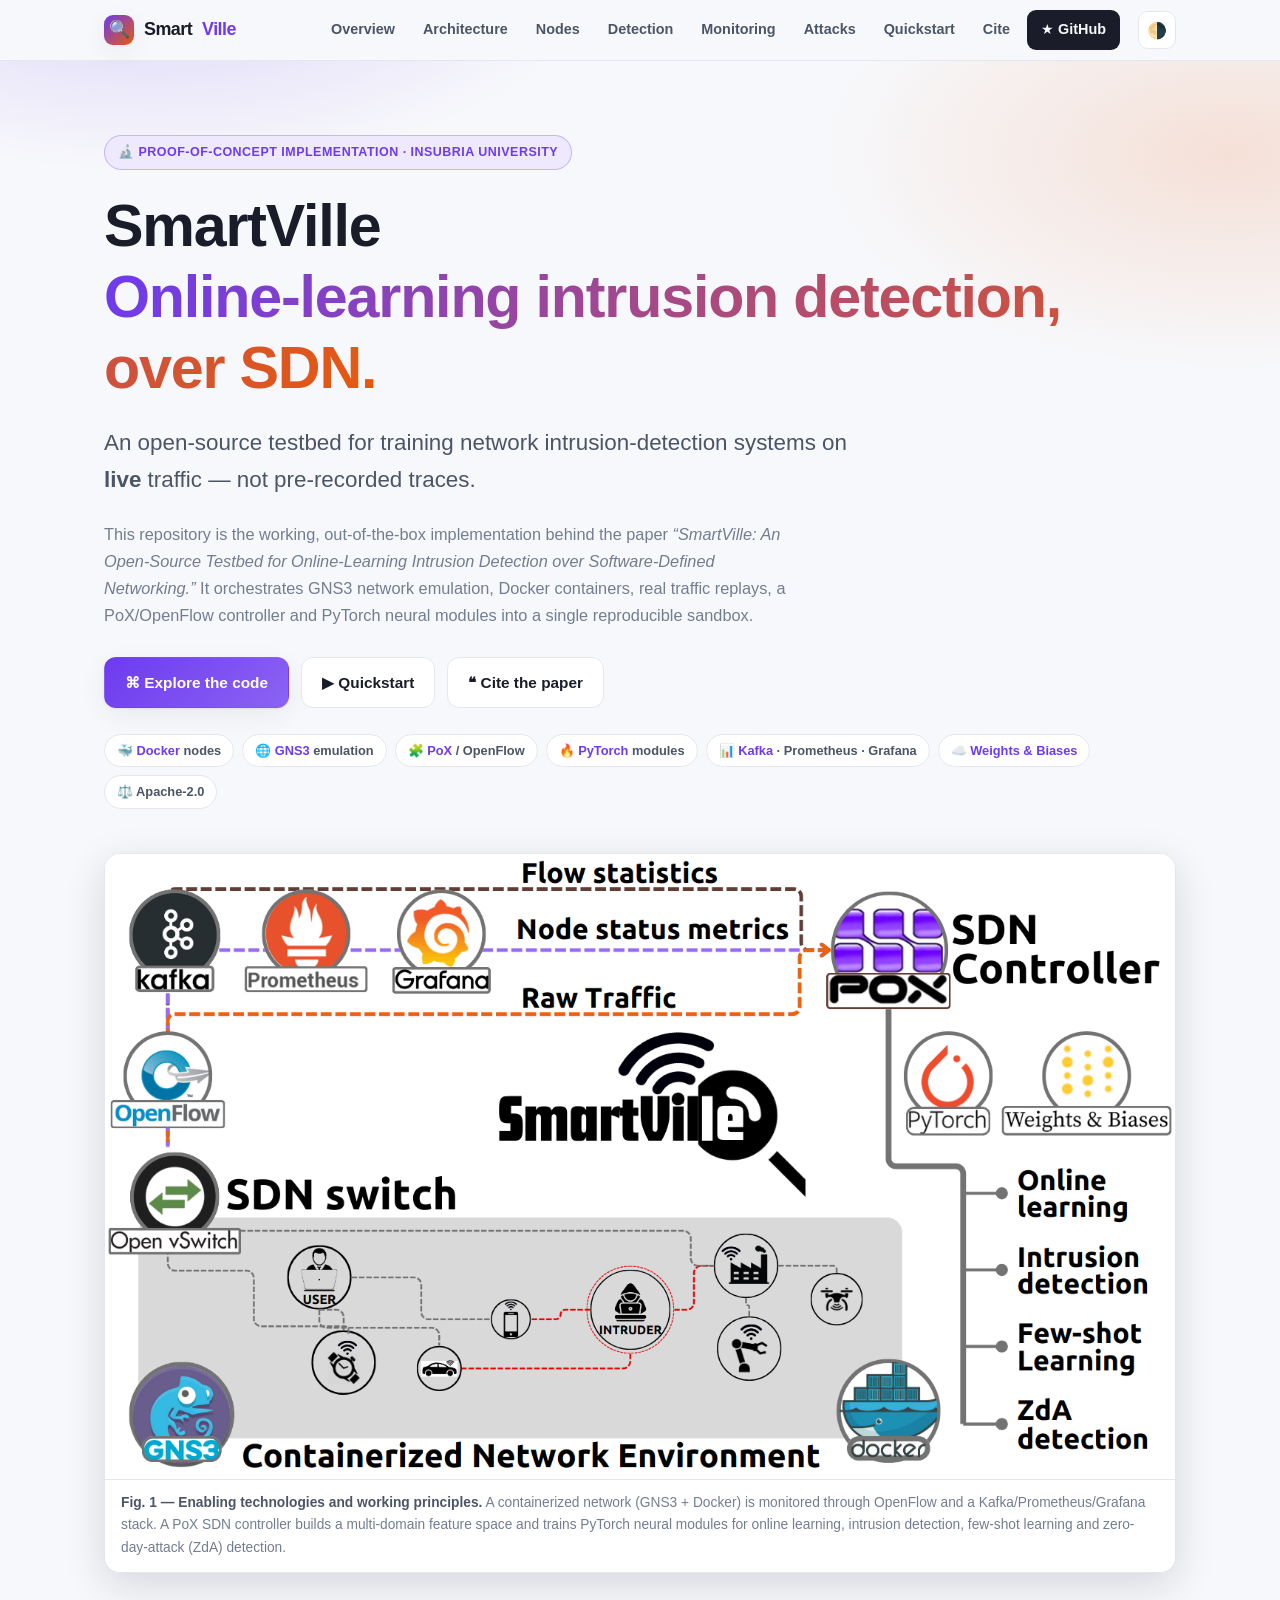
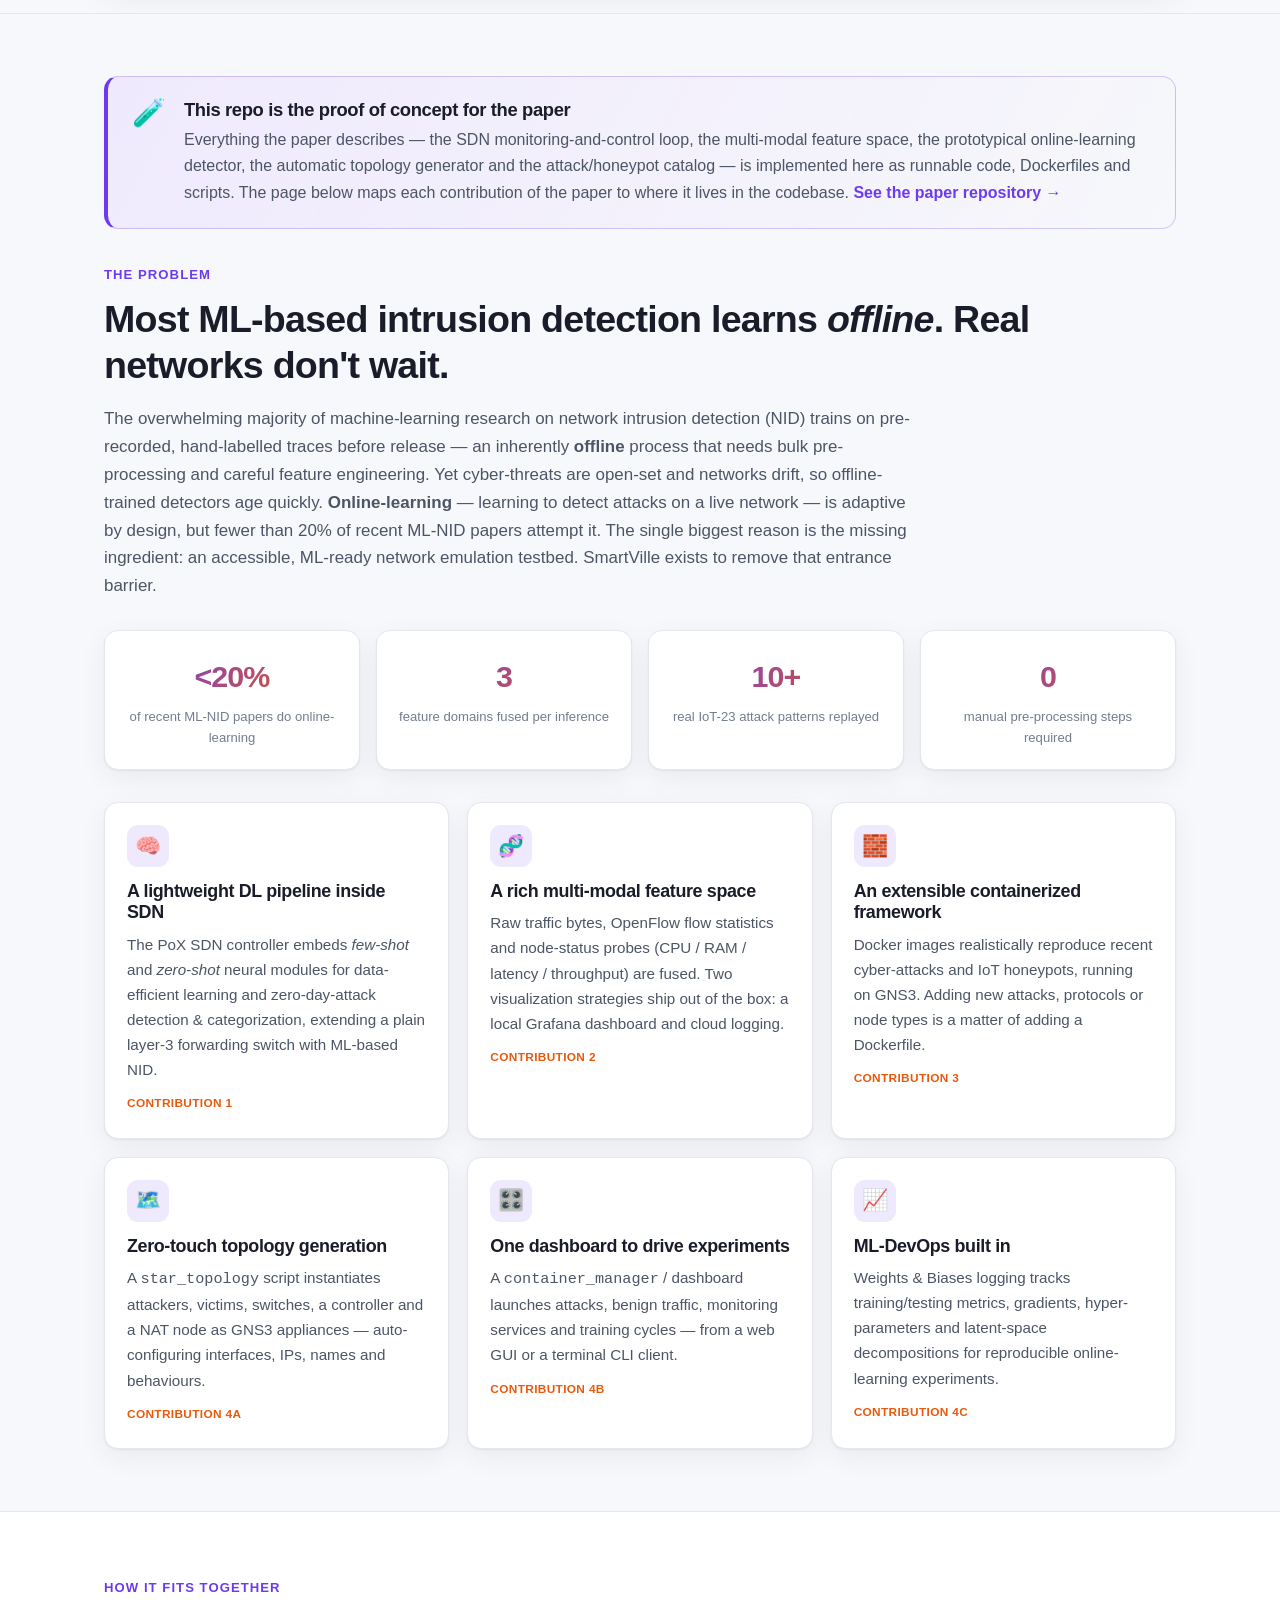
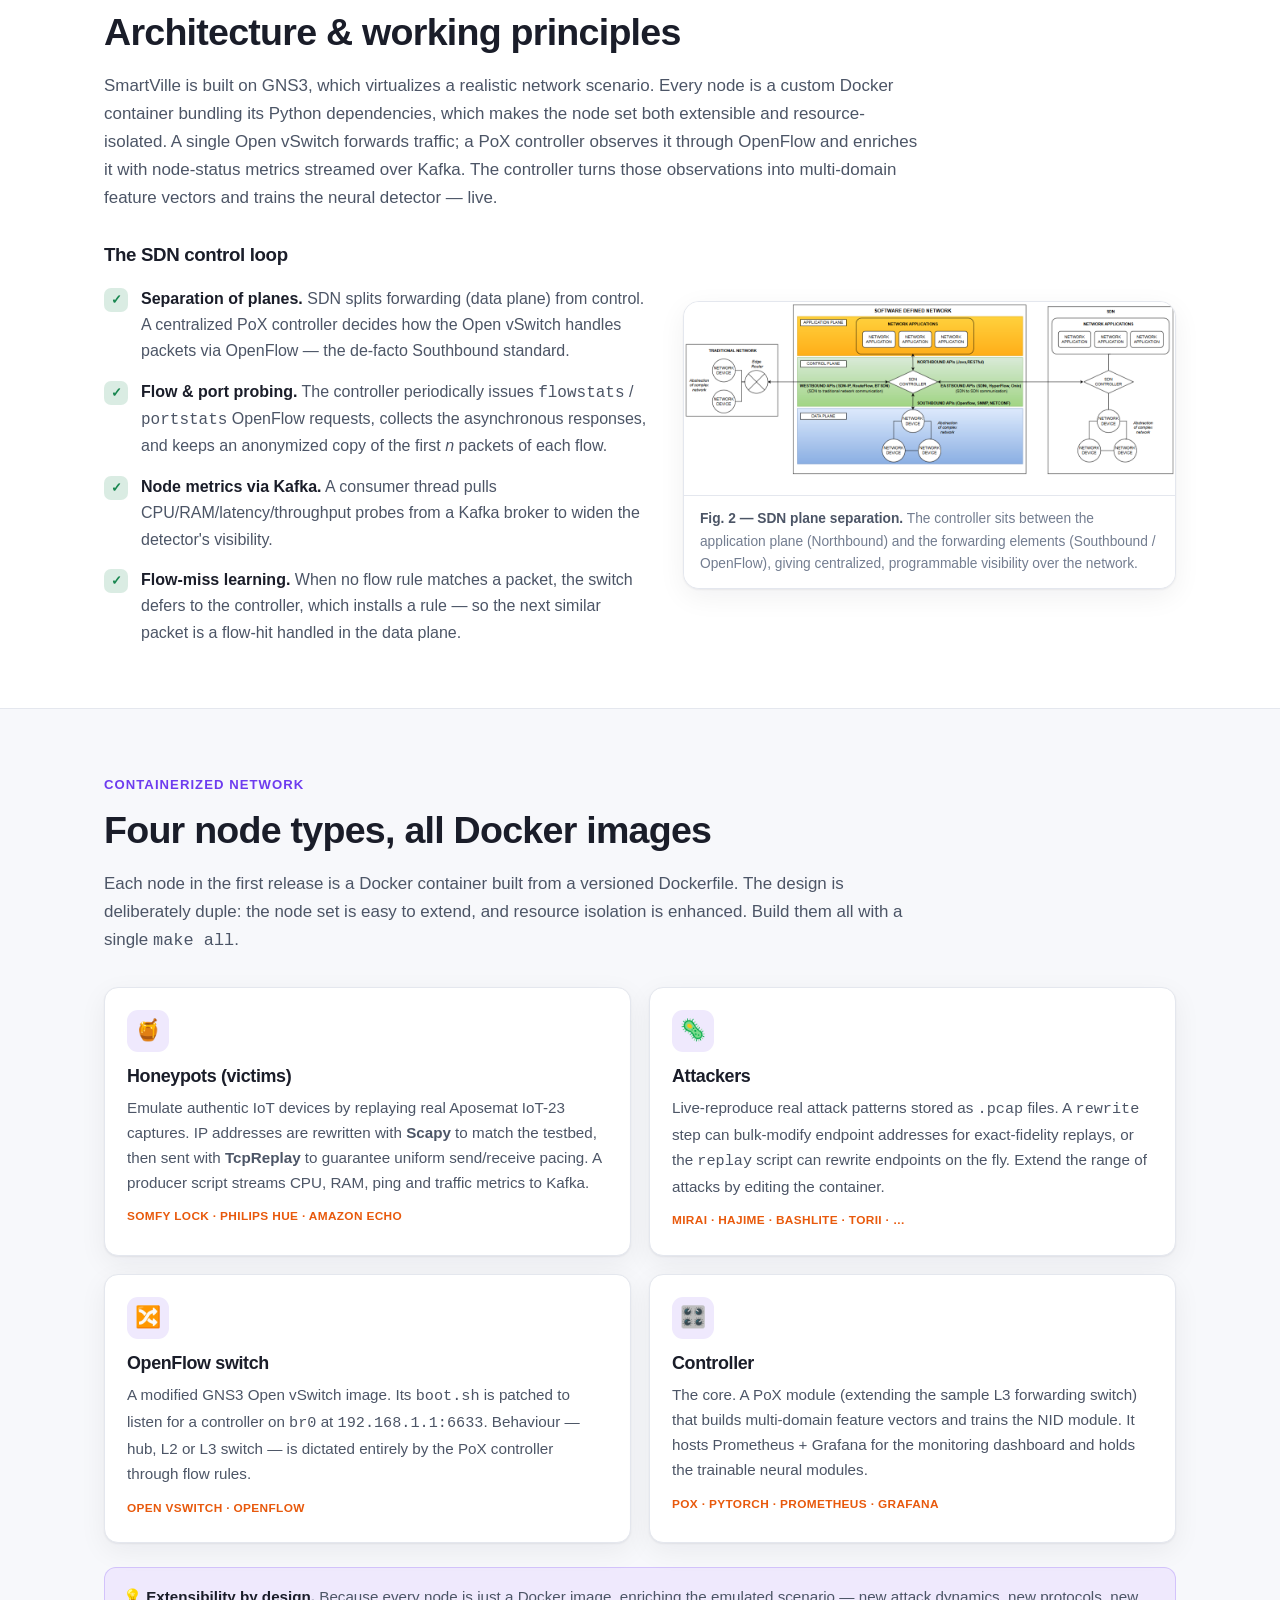
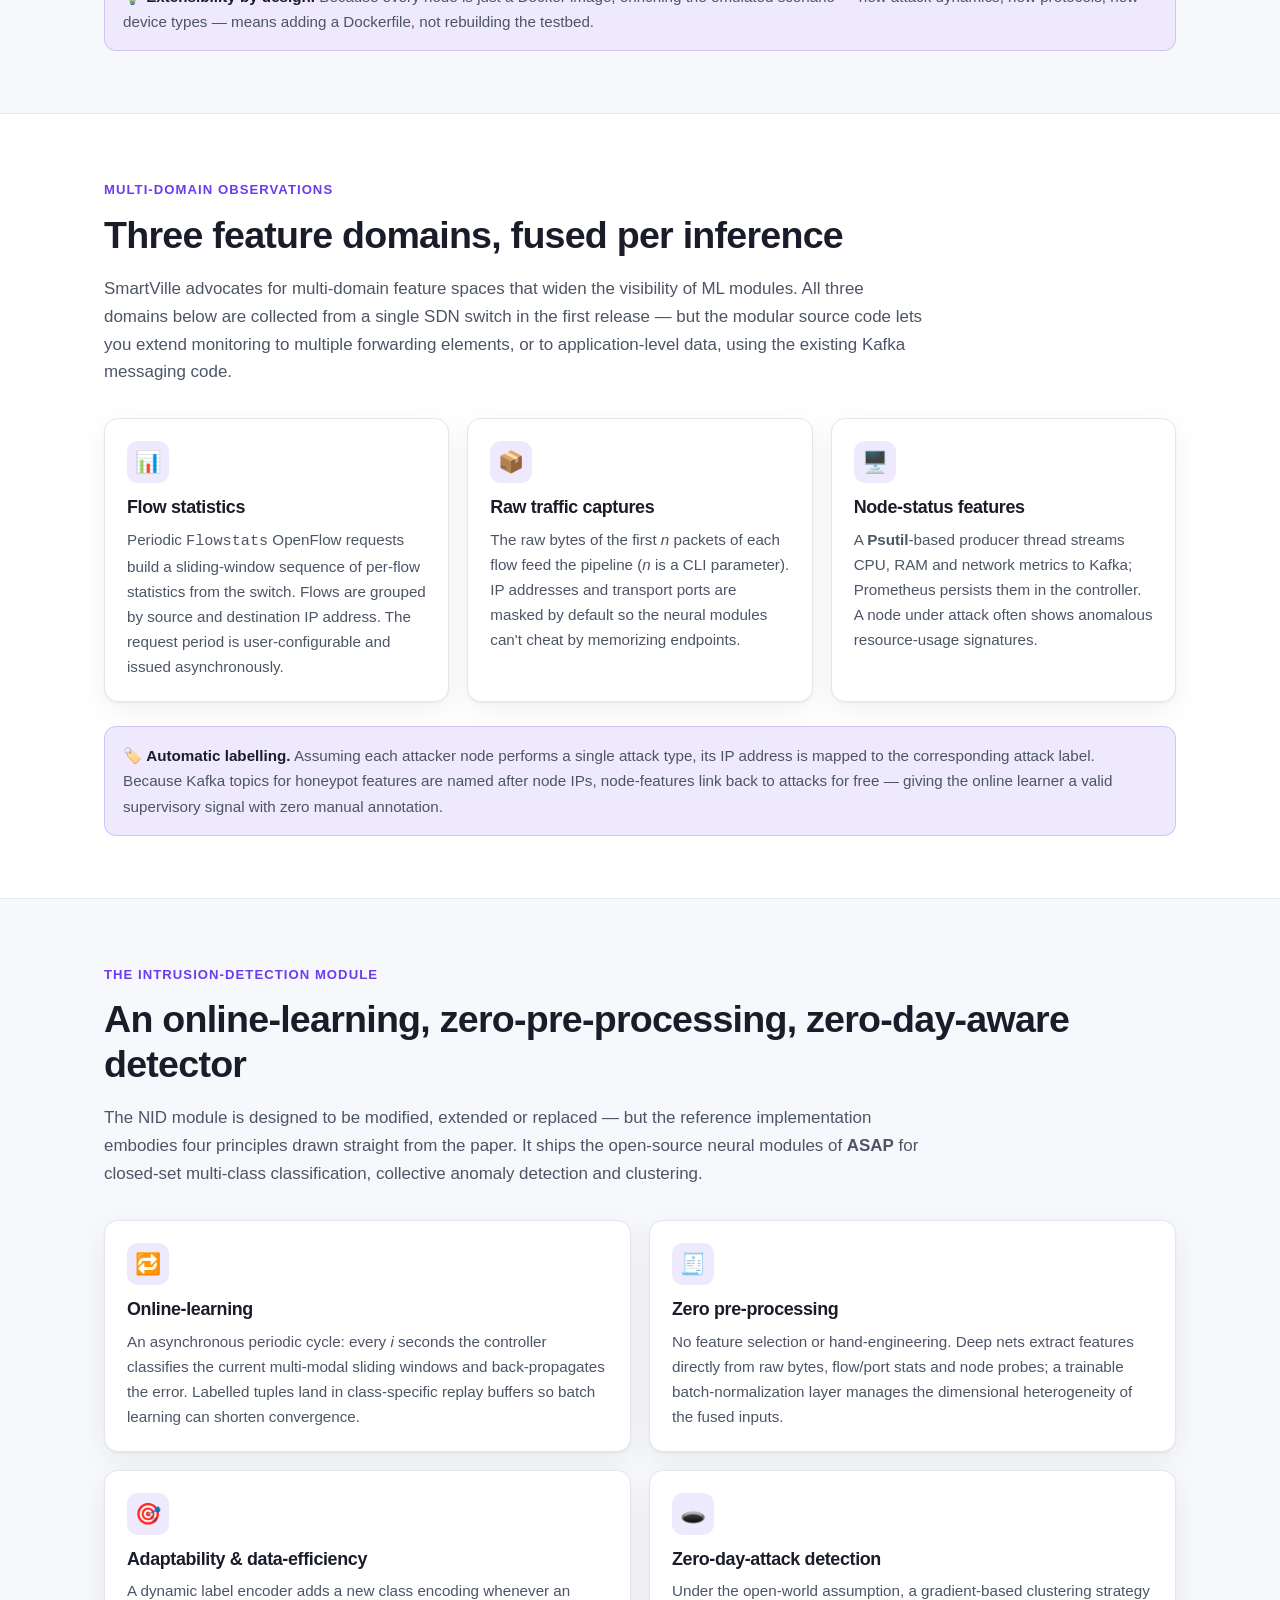
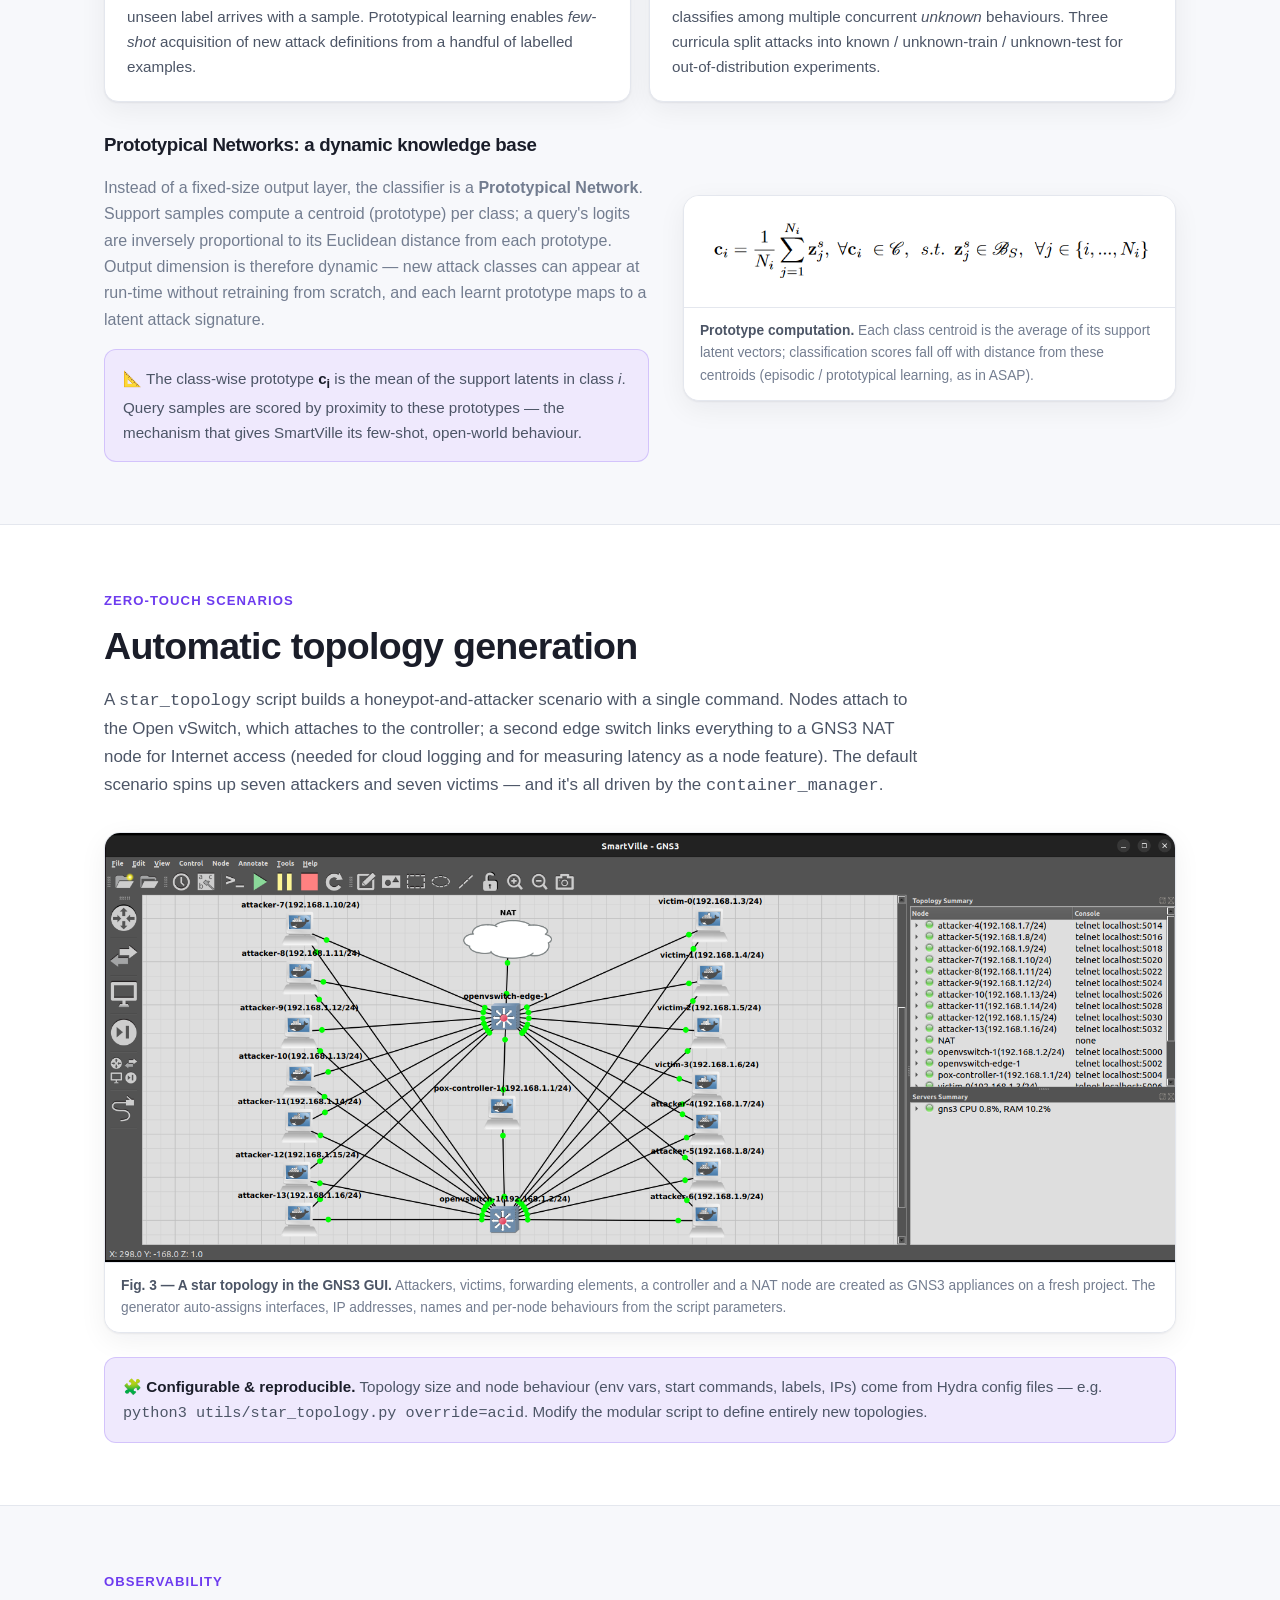
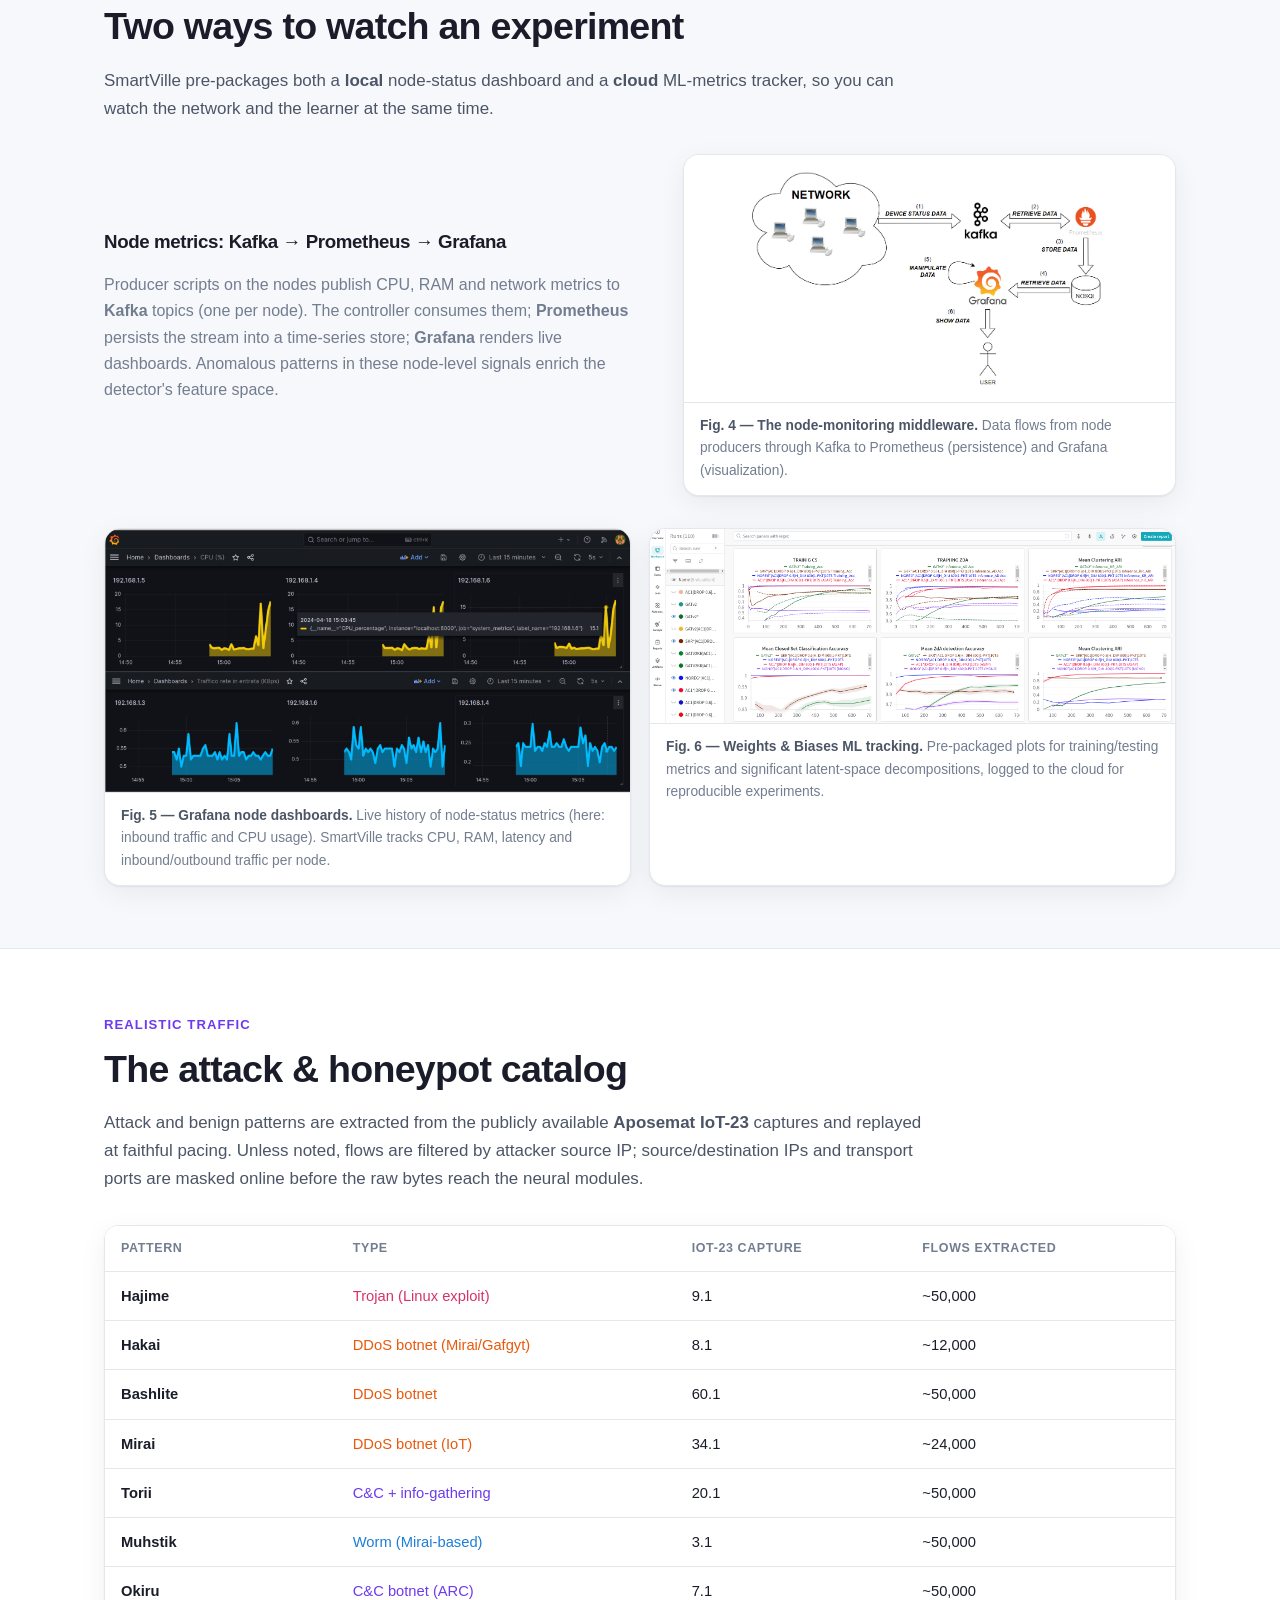
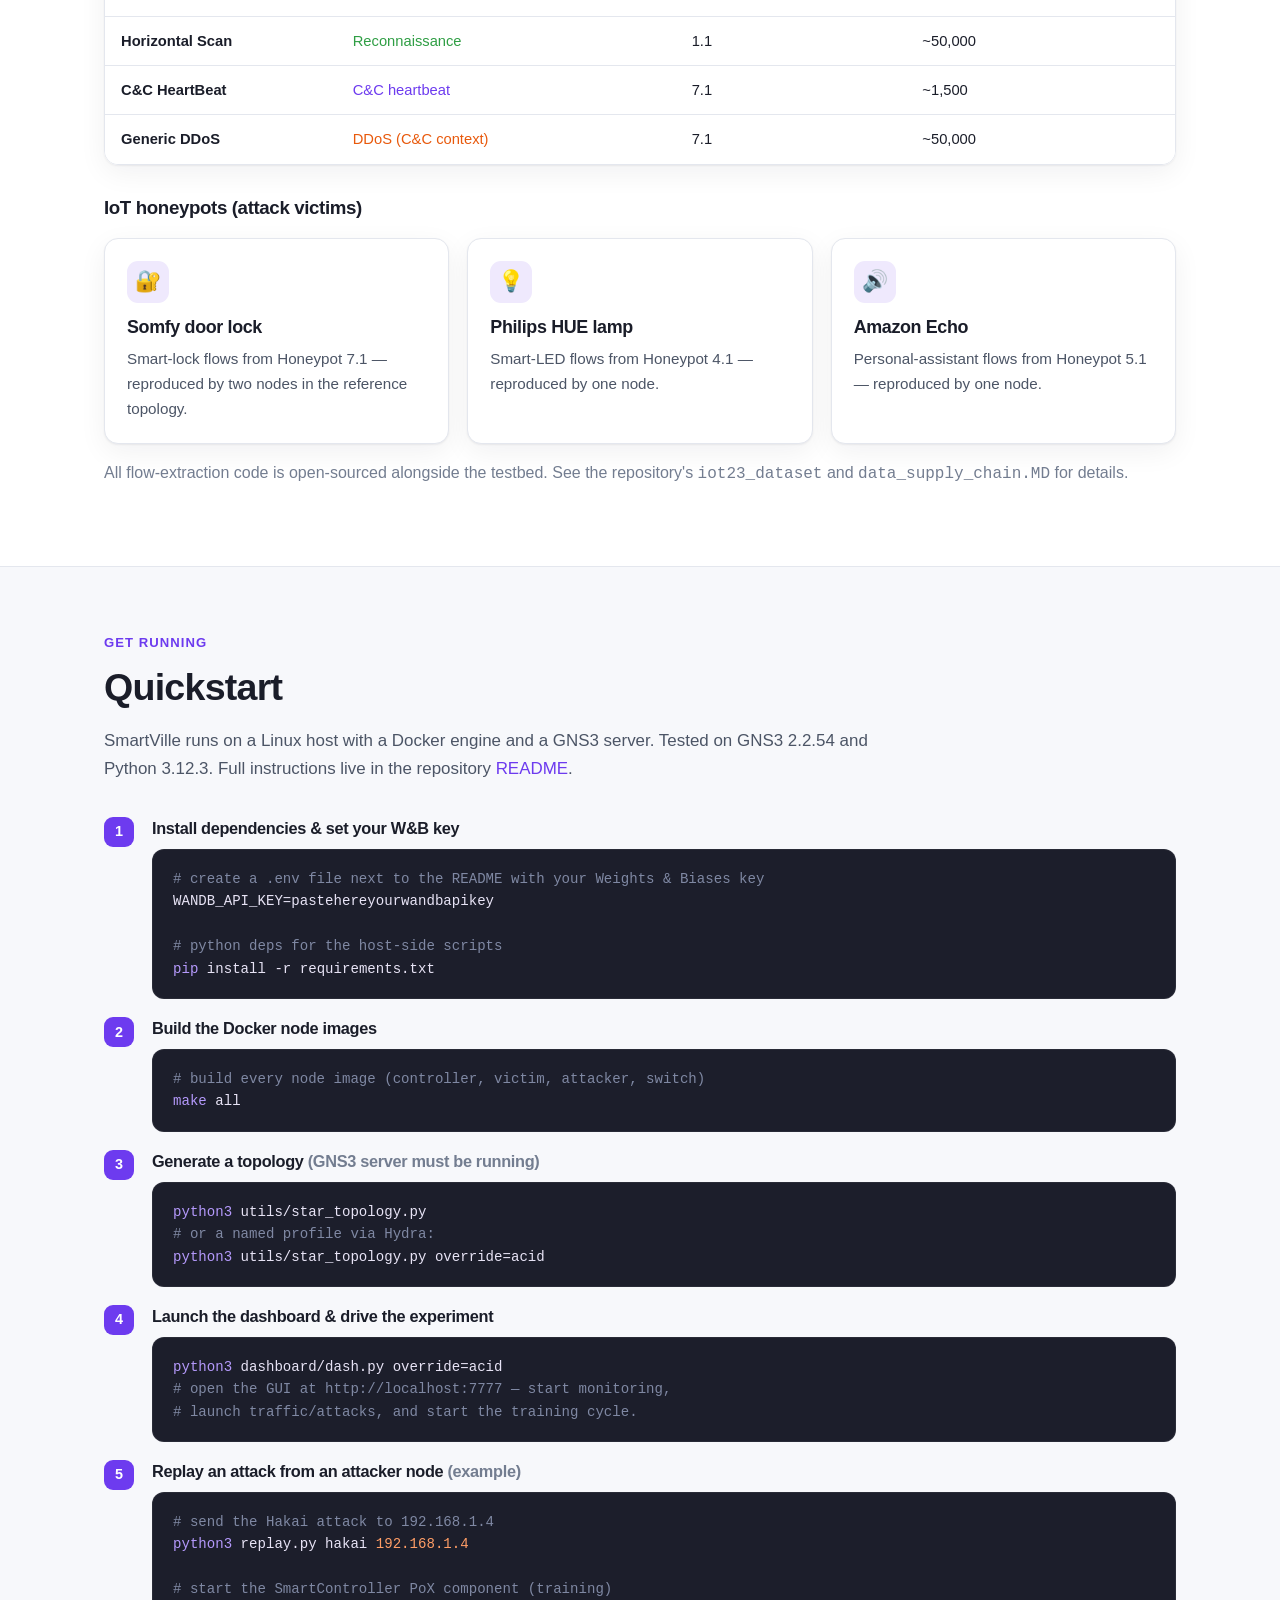
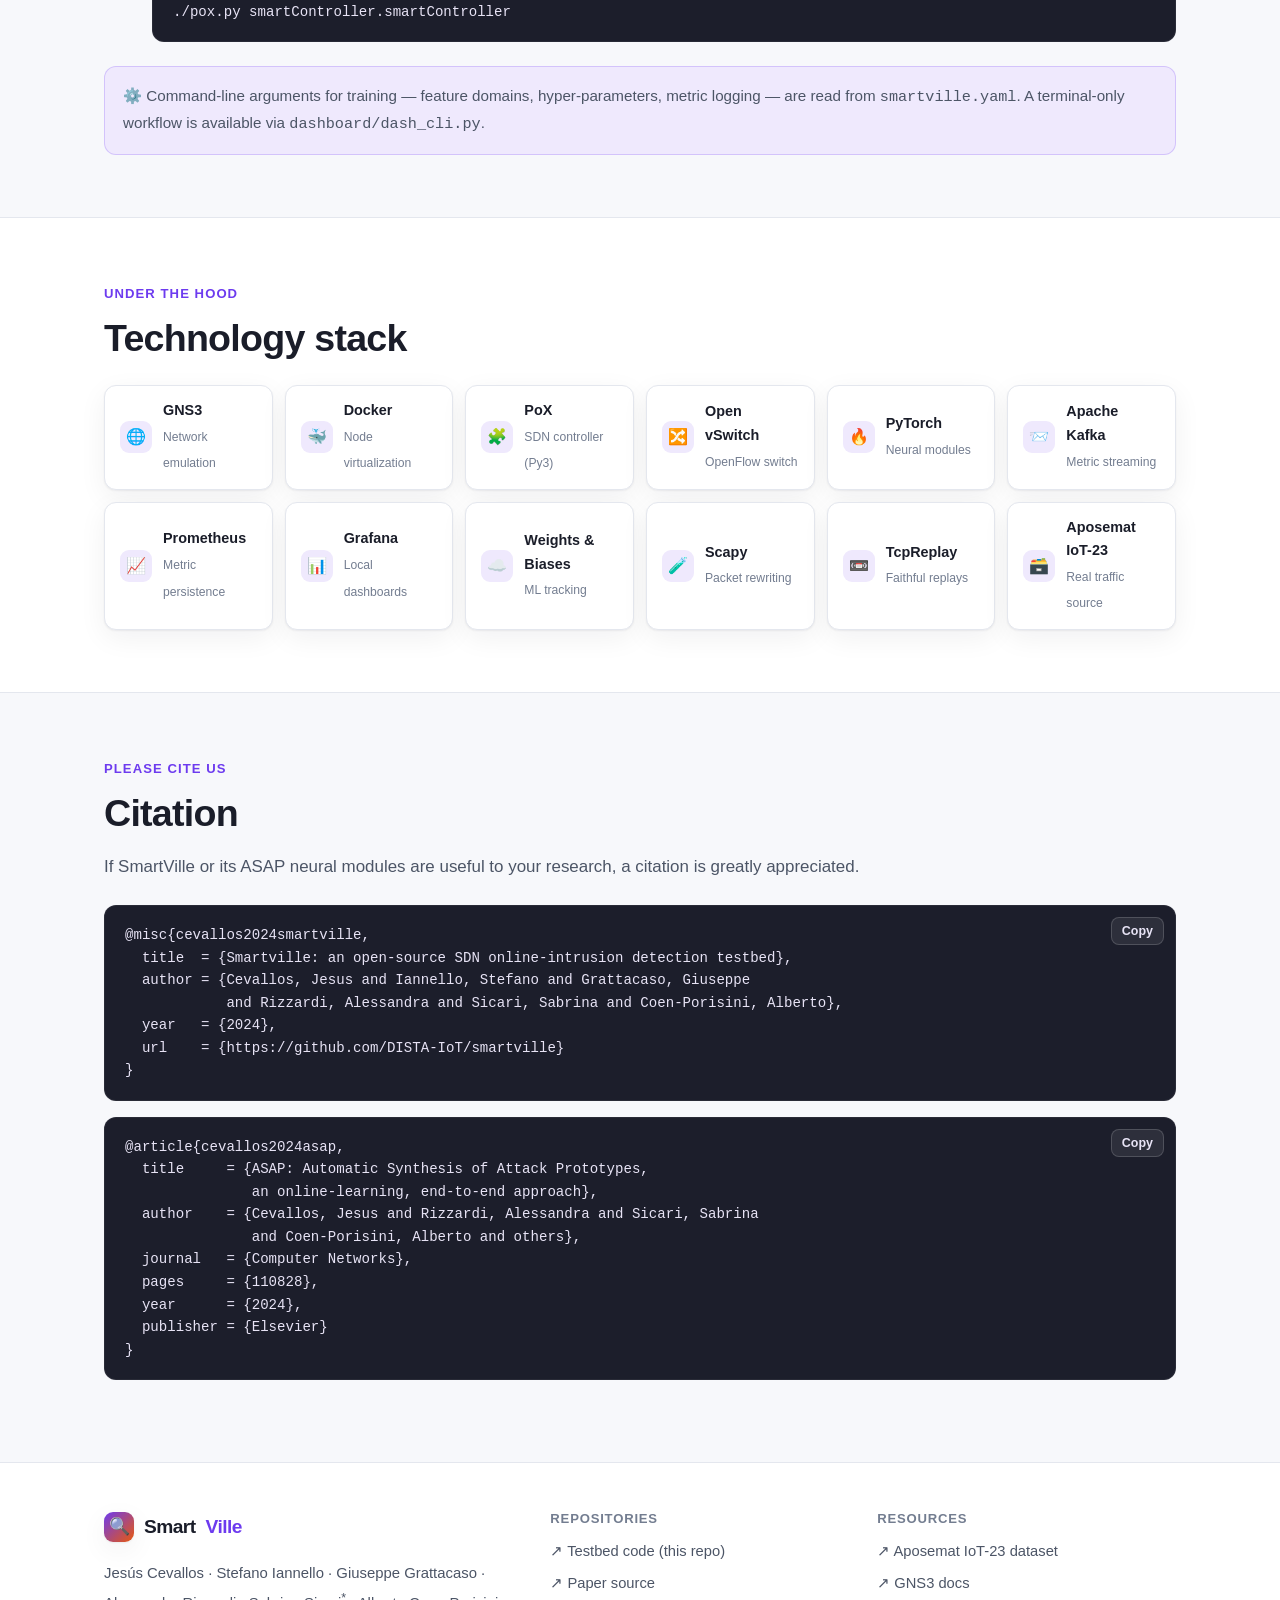
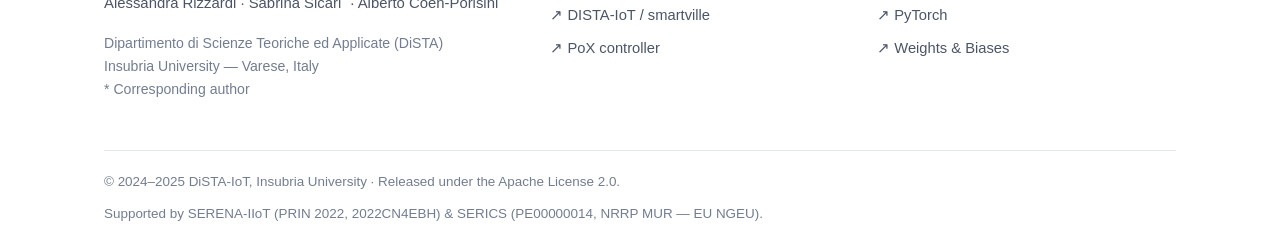
==== docs/index.html @ 6974142a "Add GitHub Pages site presenting SmartVille as the paper's PoC Adds a self-contained, responsive, th" ====
<!DOCTYPE html>
<html lang="en">
<head>
<meta charset="UTF-8" />
<meta name="viewport" content="width=device-width, initial-scale=1.0" />
<title>SmartVille — Open-Source SDN Online-Learning Intrusion Detection Testbed</title>
<meta name="description" content="SmartVille is the proof-of-concept implementation of an open-source testbed for online-learning network intrusion detection over Software-Defined Networking, orchestrating GNS3, Docker, PoX/OpenFlow and PyTorch." />
<meta name="author" content="Jesús Cevallos et al. — Insubria University" />

<!-- Open Graph / social preview -->
<meta property="og:type" content="website" />
<meta property="og:title" content="SmartVille — Online-Learning Intrusion Detection Testbed over SDN" />
<meta property="og:description" content="Proof-of-concept implementation of an open-source online-learning NID testbed: GNS3 + Docker + PoX/OpenFlow + PyTorch." />
<meta property="og:image" content="./assets/architecture.png" />
<link rel="icon" href="data:image/svg+xml,%3Csvg xmlns='http://www.w3.org/2000/svg' viewBox='0 0 100 100'%3E%3Ctext y='.9em' font-size='90'%3E%F0%9F%94%8D%3C/text%3E%3C/svg%3E" />

<style>
  :root {
    --bg: #f7f8fb;
    --bg-soft: #ffffff;
    --bg-elev: #ffffff;
    --text: #1a1d29;
    --text-soft: #4c5566;
    --text-mut: #737d90;
    --border: #e4e7ee;
    --primary: #6d3bef;
    --primary-soft: #8b63f4;
    --primary-ghost: #efe9fd;
    --accent: #e8590c;
    --accent-soft: #f97316;
    --ok: #17864f;
    --code-bg: #1c1e2b;
    --code-text: #e7e3f5;
    --shadow: 0 1px 2px rgba(16,20,40,.06), 0 8px 28px rgba(16,20,40,.06);
    --shadow-lg: 0 12px 40px rgba(16,20,40,.14);
    --radius: 16px;
    --maxw: 1120px;
    --mono: ui-monospace, "SF Mono", "SFMono-Regular", "Cascadia Code", Menlo, Consolas, monospace;
    --sans: "Inter", -apple-system, BlinkMacSystemFont, "Segoe UI", Roboto, Helvetica, Arial, sans-serif;
  }
  :root[data-theme="dark"], html.dark {
    --bg: #0c0e17;
    --bg-soft: #12151f;
    --bg-elev: #171a26;
    --text: #ecedf3;
    --text-soft: #b7bdcc;
    --text-mut: #808799;
    --border: #262a38;
    --primary: #9d7bf7;
    --primary-soft: #b499fb;
    --primary-ghost: #1e1a34;
    --accent: #ff8a4c;
    --accent-soft: #ff9d66;
    --ok: #3ddc97;
    --code-bg: #0a0b12;
    --code-text: #e7e3f5;
    --shadow: 0 1px 2px rgba(0,0,0,.4), 0 10px 30px rgba(0,0,0,.35);
    --shadow-lg: 0 16px 50px rgba(0,0,0,.5);
  }
  @media (prefers-color-scheme: dark) {
    :root:not([data-theme="light"]) {
      --bg: #0c0e17;
      --bg-soft: #12151f;
      --bg-elev: #171a26;
      --text: #ecedf3;
      --text-soft: #b7bdcc;
      --text-mut: #808799;
      --border: #262a38;
      --primary: #9d7bf7;
      --primary-soft: #b499fb;
      --primary-ghost: #1e1a34;
      --accent: #ff8a4c;
      --accent-soft: #ff9d66;
      --ok: #3ddc97;
      --code-bg: #0a0b12;
      --code-text: #e7e3f5;
      --shadow: 0 1px 2px rgba(0,0,0,.4), 0 10px 30px rgba(0,0,0,.35);
      --shadow-lg: 0 16px 50px rgba(0,0,0,.5);
    }
  }

  * { box-sizing: border-box; }
  html { scroll-behavior: smooth; scroll-padding-top: 76px; }
  body {
    margin: 0;
    font-family: var(--sans);
    background: var(--bg);
    color: var(--text);
    line-height: 1.65;
    -webkit-font-smoothing: antialiased;
    text-rendering: optimizeLegibility;
  }
  a { color: var(--primary); text-decoration: none; }
  a:hover { text-decoration: underline; }
  img { max-width: 100%; height: auto; display: block; }
  h1, h2, h3, h4 { line-height: 1.2; font-weight: 750; letter-spacing: -.02em; }
  section { scroll-margin-top: 76px; }
  code, pre { font-family: var(--mono); }

  .wrap { max-width: var(--maxw); margin: 0 auto; padding: 0 24px; }

  /* ---------- Nav ---------- */
  header.nav {
    position: sticky; top: 0; z-index: 50;
    background: color-mix(in srgb, var(--bg) 82%, transparent);
    backdrop-filter: saturate(160%) blur(12px);
    -webkit-backdrop-filter: saturate(160%) blur(12px);
    border-bottom: 1px solid var(--border);
  }
  .nav-inner { display: flex; align-items: center; gap: 18px; height: 60px; }
  .brand { display: flex; align-items: center; gap: 10px; font-weight: 800; letter-spacing: -.03em; font-size: 1.12rem; color: var(--text); }
  .brand:hover { text-decoration: none; }
  .brand .mark {
    width: 30px; height: 30px; border-radius: 9px;
    display: grid; place-items: center; font-size: 17px;
    background: linear-gradient(135deg, var(--primary), var(--accent));
    box-shadow: var(--shadow);
  }
  .brand em { color: var(--primary); font-style: normal; }
  .nav-links { display: flex; gap: 6px; margin-left: auto; align-items: center; }
  .nav-links a {
    color: var(--text-soft); font-size: .9rem; font-weight: 550;
    padding: 7px 11px; border-radius: 9px;
  }
  .nav-links a:hover { color: var(--text); background: var(--primary-ghost); text-decoration: none; }
  .nav-cta {
    display: inline-flex; align-items: center; gap: 7px;
    background: var(--text); color: var(--bg) !important;
    padding: 8px 14px !important; border-radius: 10px; font-weight: 650;
  }
  .nav-cta:hover { text-decoration: none; opacity: .9; }
  .theme-btn, .menu-btn {
    background: var(--bg-elev); border: 1px solid var(--border);
    color: var(--text); width: 38px; height: 38px; border-radius: 10px;
    cursor: pointer; display: grid; place-items: center; font-size: 16px;
  }
  .theme-btn:hover, .menu-btn:hover { border-color: var(--primary); }
  .menu-btn { display: none; }

  @media (max-width: 900px) {
    .nav-links {
      position: absolute; top: 60px; left: 0; right: 0;
      flex-direction: column; align-items: stretch; gap: 2px;
      background: var(--bg-soft); border-bottom: 1px solid var(--border);
      padding: 10px 16px 16px; display: none;
    }
    .nav-links.open { display: flex; }
    .nav-links a { padding: 11px 12px; }
    .nav-cta { justify-content: center; }
    .menu-btn { display: grid; margin-left: auto; }
  }

  /* ---------- Hero ---------- */
  .hero { position: relative; overflow: hidden; padding: 74px 0 40px; }
  .hero::before {
    content: ""; position: absolute; inset: 0; z-index: 0; pointer-events: none;
    background:
      radial-gradient(760px 380px at 12% -8%, color-mix(in srgb, var(--primary) 22%, transparent), transparent 62%),
      radial-gradient(680px 360px at 96% 6%, color-mix(in srgb, var(--accent) 15%, transparent), transparent 60%);
  }
  .hero .wrap { position: relative; z-index: 1; }
  .eyebrow {
    display: inline-flex; align-items: center; gap: 8px;
    font-size: .78rem; font-weight: 700; letter-spacing: .04em; text-transform: uppercase;
    color: var(--primary); background: var(--primary-ghost);
    padding: 6px 13px; border-radius: 999px; border: 1px solid color-mix(in srgb, var(--primary) 30%, transparent);
  }
  .hero h1 { font-size: clamp(2.2rem, 5.2vw, 3.7rem); margin: 20px 0 8px; font-weight: 820; }
  .hero h1 .grad {
    background: linear-gradient(115deg, var(--primary), var(--accent));
    -webkit-background-clip: text; background-clip: text; color: transparent;
  }
  .hero .tagline { font-size: clamp(1.05rem, 2.4vw, 1.4rem); color: var(--text-soft); max-width: 760px; font-weight: 500; }
  .hero .lead { margin-top: 18px; max-width: 700px; color: var(--text-mut); font-size: 1.02rem; }
  .cta-row { display: flex; flex-wrap: wrap; gap: 12px; margin-top: 28px; }
  .btn {
    display: inline-flex; align-items: center; gap: 9px;
    padding: 12px 20px; border-radius: 12px; font-weight: 650; font-size: .96rem;
    border: 1px solid transparent; cursor: pointer;
  }
  .btn:hover { text-decoration: none; transform: translateY(-1px); }
  .btn-primary { background: linear-gradient(135deg, var(--primary), var(--primary-soft)); color: #fff; box-shadow: var(--shadow); }
  .btn-ghost { background: var(--bg-elev); border-color: var(--border); color: var(--text); }
  .btn-ghost:hover { border-color: var(--primary); }

  .badges { display: flex; flex-wrap: wrap; gap: 8px; margin-top: 26px; }
  .badge {
    font-size: .8rem; font-weight: 600; color: var(--text-soft);
    background: var(--bg-elev); border: 1px solid var(--border);
    padding: 5px 12px; border-radius: 999px;
  }
  .badge b { color: var(--primary); }

  .hero-figure {
    margin-top: 44px; border-radius: var(--radius); overflow: hidden;
    border: 1px solid var(--border); background: #fff; box-shadow: var(--shadow-lg);
  }
  .hero-figure img { width: 100%; }
  figure { margin: 0; }
  figcaption { font-size: .86rem; color: var(--text-mut); padding: 12px 16px; border-top: 1px solid var(--border); background: var(--bg-soft); }
  figcaption b { color: var(--text-soft); }

  /* ---------- Sections ---------- */
  .section { padding: 62px 0; border-top: 1px solid var(--border); }
  .section.alt { background: var(--bg-soft); }
  .kicker { color: var(--primary); font-weight: 700; font-size: .82rem; letter-spacing: .08em; text-transform: uppercase; }
  .section h2 { font-size: clamp(1.7rem, 3.4vw, 2.35rem); margin: 10px 0 14px; }
  .section .intro { color: var(--text-soft); font-size: 1.06rem; max-width: 820px; }

  .poc {
    display: flex; gap: 18px; align-items: flex-start;
    background: linear-gradient(120deg, var(--primary-ghost), transparent);
    border: 1px solid color-mix(in srgb, var(--primary) 26%, transparent);
    border-left: 4px solid var(--primary);
    border-radius: 14px; padding: 22px 24px;
  }
  .poc .ic { font-size: 1.7rem; line-height: 1; }
  .poc h3 { margin: 0 0 6px; font-size: 1.15rem; }
  .poc p { margin: 0; color: var(--text-soft); }
  .poc a { font-weight: 650; }

  .grid { display: grid; gap: 18px; }
  .g2 { grid-template-columns: repeat(2, 1fr); }
  .g3 { grid-template-columns: repeat(3, 1fr); }
  .g4 { grid-template-columns: repeat(4, 1fr); }
  @media (max-width: 900px) { .g3, .g4 { grid-template-columns: repeat(2, 1fr); } }
  @media (max-width: 620px) { .g2, .g3, .g4 { grid-template-columns: 1fr; } }

  .card {
    background: var(--bg-elev); border: 1px solid var(--border);
    border-radius: 14px; padding: 22px; box-shadow: var(--shadow);
    transition: transform .16s ease, border-color .16s ease;
  }
  .card:hover { transform: translateY(-3px); border-color: color-mix(in srgb, var(--primary) 45%, var(--border)); }
  .card .ic {
    width: 42px; height: 42px; border-radius: 11px; display: grid; place-items: center;
    font-size: 21px; background: var(--primary-ghost); margin-bottom: 14px;
  }
  .card h3 { margin: 0 0 8px; font-size: 1.12rem; }
  .card p { margin: 0; color: var(--text-soft); font-size: .95rem; }
  .card .tag { display: inline-block; margin-top: 12px; font-size: .74rem; font-weight: 700; letter-spacing: .03em; text-transform: uppercase; color: var(--accent); }

  .feature-list { list-style: none; padding: 0; margin: 0; display: grid; gap: 14px; }
  .feature-list li { display: flex; gap: 13px; align-items: flex-start; }
  .feature-list .chk {
    flex: none; width: 24px; height: 24px; border-radius: 7px; margin-top: 2px;
    background: color-mix(in srgb, var(--ok) 16%, transparent); color: var(--ok);
    display: grid; place-items: center; font-weight: 800; font-size: 13px;
  }
  .feature-list b { color: var(--text); }
  .feature-list span { color: var(--text-soft); }

  .split { display: grid; grid-template-columns: 1.05fr .95fr; gap: 34px; align-items: center; }
  @media (max-width: 860px) { .split { grid-template-columns: 1fr; } }

  .figbox { border: 1px solid var(--border); border-radius: var(--radius); overflow: hidden; background: #fff; box-shadow: var(--shadow); }
  .figbox.dark-ok { background: var(--bg-elev); }

  /* code */
  pre {
    background: var(--code-bg); color: var(--code-text);
    padding: 18px 20px; border-radius: 12px; overflow-x: auto;
    font-size: .88rem; line-height: 1.6; border: 1px solid rgba(255,255,255,.06);
    margin: 0;
  }
  pre .c { color: #7f88a3; }
  pre .p { color: #b499fb; }
  pre .s { color: #ff9d66; }
  .code-steps { display: grid; gap: 16px; }
  .step { display: grid; grid-template-columns: 34px 1fr; gap: 14px; align-items: start; }
  .step .n {
    width: 30px; height: 30px; border-radius: 9px; background: var(--primary); color: #fff;
    font-weight: 750; display: grid; place-items: center; font-size: .9rem; margin-top: 2px;
  }
  .step .st-body { min-width: 0; }
  .step h4 { margin: 4px 0 10px; font-size: 1.02rem; }

  /* table */
  .table-wrap { overflow-x: auto; border: 1px solid var(--border); border-radius: 14px; box-shadow: var(--shadow); }
  table { border-collapse: collapse; width: 100%; min-width: 620px; font-size: .92rem; background: var(--bg-elev); }
  th, td { text-align: left; padding: 12px 16px; border-bottom: 1px solid var(--border); }
  thead th { background: var(--bg-soft); font-size: .78rem; text-transform: uppercase; letter-spacing: .05em; color: var(--text-mut); font-weight: 700; }
  tbody tr:last-child td { border-bottom: none; }
  tbody tr:hover { background: var(--primary-ghost); }
  td .pill { font-family: var(--mono); font-size: .82rem; color: var(--accent); }
  .type-ddos { color: #e8590c; } .type-cc { color: #6d3bef; } .type-worm { color: #1c7ed6; } .type-scan { color: #2f9e44; } .type-trojan { color: #d6336c; }

  .stat-row { display: grid; grid-template-columns: repeat(4,1fr); gap: 16px; margin-top: 30px; }
  @media (max-width: 700px) { .stat-row { grid-template-columns: repeat(2,1fr); } }
  .stat { background: var(--bg-elev); border: 1px solid var(--border); border-radius: 14px; padding: 20px; text-align: center; box-shadow: var(--shadow); }
  .stat .num { font-size: 1.9rem; font-weight: 820; background: linear-gradient(120deg,var(--primary),var(--accent)); -webkit-background-clip: text; background-clip: text; color: transparent; letter-spacing: -.03em; }
  .stat .lbl { font-size: .82rem; color: var(--text-mut); margin-top: 4px; }

  .tech-grid { display: grid; grid-template-columns: repeat(auto-fill, minmax(150px, 1fr)); gap: 12px; }
  .tech {
    display: flex; align-items: center; gap: 11px; padding: 13px 15px;
    background: var(--bg-elev); border: 1px solid var(--border); border-radius: 12px; box-shadow: var(--shadow);
  }
  .tech .d { width: 32px; height: 32px; border-radius: 9px; display: grid; place-items: center; font-size: 16px; background: var(--primary-ghost); flex: none; }
  .tech b { display: block; font-size: .9rem; }
  .tech small { color: var(--text-mut); font-size: .76rem; }

  .callout { background: var(--primary-ghost); border: 1px solid color-mix(in srgb, var(--primary) 22%, transparent); border-radius: 12px; padding: 16px 18px; font-size: .95rem; color: var(--text-soft); }
  .callout b { color: var(--text); }

  /* citation */
  .cite { position: relative; }
  .cite pre { padding-right: 54px; }
  .copy-btn {
    position: absolute; top: 12px; right: 12px;
    background: rgba(255,255,255,.08); color: #e7e3f5; border: 1px solid rgba(255,255,255,.16);
    border-radius: 8px; padding: 6px 10px; font-size: .78rem; cursor: pointer; font-weight: 600;
  }
  .copy-btn:hover { background: rgba(255,255,255,.16); }

  /* footer */
  footer {
    border-top: 1px solid var(--border); background: var(--bg-soft);
    padding: 48px 0 40px; margin-top: 20px;
  }
  .foot-grid { display: grid; grid-template-columns: 1.4fr 1fr 1fr; gap: 28px; }
  @media (max-width: 760px) { .foot-grid { grid-template-columns: 1fr; gap: 22px; } }
  footer h4 { font-size: .82rem; text-transform: uppercase; letter-spacing: .06em; color: var(--text-mut); margin: 0 0 12px; }
  footer a { color: var(--text-soft); }
  footer .authors { color: var(--text-soft); font-size: .93rem; line-height: 1.9; }
  footer .aff { color: var(--text-mut); font-size: .88rem; margin-top: 6px; }
  .foot-links { list-style: none; padding: 0; margin: 0; display: grid; gap: 8px; font-size: .92rem; }
  .foot-bottom { margin-top: 34px; padding-top: 20px; border-top: 1px solid var(--border); display: flex; flex-wrap: wrap; gap: 10px; justify-content: space-between; color: var(--text-mut); font-size: .84rem; }

  .muted { color: var(--text-mut); }
  .mt8 { margin-top: 8px; } .mt16 { margin-top: 16px; } .mt24 { margin-top: 24px; } .mt32 { margin-top: 32px; }
  sup a { font-size: .7em; }
</style>
</head>
<body>

<!-- ================= NAV ================= -->
<header class="nav">
  <div class="wrap nav-inner">
    <a class="brand" href="#top"><span class="mark">🔍</span> Smart<em>Ville</em></a>
    <nav class="nav-links" id="navlinks">
      <a href="#overview">Overview</a>
      <a href="#architecture">Architecture</a>
      <a href="#nodes">Nodes</a>
      <a href="#detection">Detection</a>
      <a href="#monitoring">Monitoring</a>
      <a href="#attacks">Attacks</a>
      <a href="#quickstart">Quickstart</a>
      <a href="#cite">Cite</a>
      <a class="nav-cta" href="https://github.com/DISTA-IoT/insubria-smartville" target="_blank" rel="noopener">★ GitHub</a>
    </nav>
    <button class="theme-btn" id="themeBtn" title="Toggle theme" aria-label="Toggle color theme">🌗</button>
    <button class="menu-btn" id="menuBtn" aria-label="Toggle menu">☰</button>
  </div>
</header>

<a id="top"></a>

<!-- ================= HERO ================= -->
<section class="hero">
  <div class="wrap">
    <span class="eyebrow">🔬 Proof-of-Concept Implementation · Insubria University</span>
    <h1>SmartVille<br><span class="grad">Online-learning intrusion detection, over SDN.</span></h1>
    <p class="tagline">An open-source testbed for training network intrusion-detection systems on <b>live</b> traffic — not pre-recorded traces.</p>
    <p class="lead">
      This repository is the working, out-of-the-box implementation behind the paper
      <i>“SmartVille: An Open-Source Testbed for Online-Learning Intrusion Detection over Software-Defined Networking.”</i>
      It orchestrates GNS3 network emulation, Docker containers, real traffic replays, a PoX/OpenFlow controller and
      PyTorch neural modules into a single reproducible sandbox.
    </p>

    <div class="cta-row">
      <a class="btn btn-primary" href="https://github.com/DISTA-IoT/insubria-smartville" target="_blank" rel="noopener">⌘ Explore the code</a>
      <a class="btn btn-ghost" href="#quickstart">▶ Quickstart</a>
      <a class="btn btn-ghost" href="#cite">❝ Cite the paper</a>
    </div>

    <div class="badges">
      <span class="badge">🐳 <b>Docker</b> nodes</span>
      <span class="badge">🌐 <b>GNS3</b> emulation</span>
      <span class="badge">🧩 <b>PoX</b> / OpenFlow</span>
      <span class="badge">🔥 <b>PyTorch</b> modules</span>
      <span class="badge">📊 <b>Kafka</b> · Prometheus · Grafana</span>
      <span class="badge">☁️ <b>Weights &amp; Biases</b></span>
      <span class="badge">⚖️ Apache-2.0</span>
    </div>

    <figure class="hero-figure">
      <img src="./assets/architecture.png" alt="SmartVille architecture: GNS3 + Docker containerized network on the left, an Open vSwitch SDN switch feeding flow statistics, raw traffic and node-status metrics through Kafka/Prometheus/Grafana and OpenFlow to a PoX SDN controller running PyTorch and Weights & Biases for online learning, intrusion detection, few-shot learning and zero-day attack detection." loading="lazy" />
      <figcaption><b>Fig. 1 — Enabling technologies and working principles.</b> A containerized network (GNS3 + Docker) is monitored through OpenFlow and a Kafka/Prometheus/Grafana stack. A PoX SDN controller builds a multi-domain feature space and trains PyTorch neural modules for online learning, intrusion detection, few-shot learning and zero-day-attack (ZdA) detection.</figcaption>
    </figure>
  </div>
</section>

<!-- ================= OVERVIEW ================= -->
<section class="section" id="overview">
  <div class="wrap">
    <div class="poc">
      <div class="ic">🧪</div>
      <div>
        <h3>This repo is the proof of concept for the paper</h3>
        <p>
          Everything the paper describes — the SDN monitoring-and-control loop, the multi-modal feature space, the
          prototypical online-learning detector, the automatic topology generator and the attack/honeypot catalog — is
          implemented here as runnable code, Dockerfiles and scripts. The page below maps each contribution of the paper to
          where it lives in the codebase. <a href="https://github.com/QwertyJacob/Smartville-Paper" target="_blank" rel="noopener">See the paper repository →</a>
        </p>
      </div>
    </div>

    <div class="mt32">
      <span class="kicker">The problem</span>
      <h2>Most ML-based intrusion detection learns <em>offline</em>. Real networks don't wait.</h2>
      <p class="intro">
        The overwhelming majority of machine-learning research on network intrusion detection (NID) trains on pre-recorded,
        hand-labelled traces before release — an inherently <b>offline</b> process that needs bulk pre-processing and careful
        feature engineering. Yet cyber-threats are open-set and networks drift, so offline-trained detectors age quickly.
        <b>Online-learning</b> — learning to detect attacks on a live network — is adaptive by design, but fewer than 20% of
        recent ML-NID papers attempt it. The single biggest reason is the missing ingredient: an accessible, ML-ready network
        emulation testbed. SmartVille exists to remove that entrance barrier.
      </p>
    </div>

    <div class="stat-row">
      <div class="stat"><div class="num">&lt;20%</div><div class="lbl">of recent ML-NID papers do online-learning</div></div>
      <div class="stat"><div class="num">3</div><div class="lbl">feature domains fused per inference</div></div>
      <div class="stat"><div class="num">10+</div><div class="lbl">real IoT-23 attack patterns replayed</div></div>
      <div class="stat"><div class="num">0</div><div class="lbl">manual pre-processing steps required</div></div>
    </div>

    <div class="grid g3 mt32">
      <div class="card">
        <div class="ic">🧠</div>
        <h3>A lightweight DL pipeline inside SDN</h3>
        <p>The PoX SDN controller embeds <i>few-shot</i> and <i>zero-shot</i> neural modules for data-efficient learning and zero-day-attack detection & categorization, extending a plain layer-3 forwarding switch with ML-based NID.</p>
        <span class="tag">Contribution 1</span>
      </div>
      <div class="card">
        <div class="ic">🧬</div>
        <h3>A rich multi-modal feature space</h3>
        <p>Raw traffic bytes, OpenFlow flow statistics and node-status probes (CPU / RAM / latency / throughput) are fused. Two visualization strategies ship out of the box: a local Grafana dashboard and cloud logging.</p>
        <span class="tag">Contribution 2</span>
      </div>
      <div class="card">
        <div class="ic">🧱</div>
        <h3>An extensible containerized framework</h3>
        <p>Docker images realistically reproduce recent cyber-attacks and IoT honeypots, running on GNS3. Adding new attacks, protocols or node types is a matter of adding a Dockerfile.</p>
        <span class="tag">Contribution 3</span>
      </div>
      <div class="card">
        <div class="ic">🗺️</div>
        <h3>Zero-touch topology generation</h3>
        <p>A <code>star_topology</code> script instantiates attackers, victims, switches, a controller and a NAT node as GNS3 appliances — auto-configuring interfaces, IPs, names and behaviours.</p>
        <span class="tag">Contribution 4a</span>
      </div>
      <div class="card">
        <div class="ic">🎛️</div>
        <h3>One dashboard to drive experiments</h3>
        <p>A <code>container_manager</code> / dashboard launches attacks, benign traffic, monitoring services and training cycles — from a web GUI or a terminal CLI client.</p>
        <span class="tag">Contribution 4b</span>
      </div>
      <div class="card">
        <div class="ic">📈</div>
        <h3>ML-DevOps built in</h3>
        <p>Weights&nbsp;&amp;&nbsp;Biases logging tracks training/testing metrics, gradients, hyper-parameters and latent-space decompositions for reproducible online-learning experiments.</p>
        <span class="tag">Contribution 4c</span>
      </div>
    </div>
  </div>
</section>

<!-- ================= ARCHITECTURE ================= -->
<section class="section alt" id="architecture">
  <div class="wrap">
    <span class="kicker">How it fits together</span>
    <h2>Architecture &amp; working principles</h2>
    <p class="intro">
      SmartVille is built on GNS3, which virtualizes a realistic network scenario. Every node is a custom Docker container
      bundling its Python dependencies, which makes the node set both extensible and resource-isolated. A single Open vSwitch
      forwards traffic; a PoX controller observes it through OpenFlow and enriches it with node-status metrics streamed over
      Kafka. The controller turns those observations into multi-domain feature vectors and trains the neural detector — live.
    </p>

    <div class="split mt32">
      <div>
        <h3 style="margin-top:0">The SDN control loop</h3>
        <ul class="feature-list mt16">
          <li><span class="chk">✓</span><span><b>Separation of planes.</b> SDN splits forwarding (data plane) from control. A centralized PoX controller decides how the Open vSwitch handles packets via OpenFlow — the de-facto Southbound standard.</span></li>
          <li><span class="chk">✓</span><span><b>Flow &amp; port probing.</b> The controller periodically issues <code>flowstats</code> / <code>portstats</code> OpenFlow requests, collects the asynchronous responses, and keeps an anonymized copy of the first <i>n</i> packets of each flow.</span></li>
          <li><span class="chk">✓</span><span><b>Node metrics via Kafka.</b> A consumer thread pulls CPU/RAM/latency/throughput probes from a Kafka broker to widen the detector's visibility.</span></li>
          <li><span class="chk">✓</span><span><b>Flow-miss learning.</b> When no flow rule matches a packet, the switch defers to the controller, which installs a rule — so the next similar packet is a flow-hit handled in the data plane.</span></li>
        </ul>
      </div>
      <figure class="figbox">
        <img src="./assets/sdn.png" alt="Software-defined networking planes: a traditional network on the left, an SDN in the middle showing the application plane (Northbound APIs), the SDN controller in the control plane (with Westbound and Eastbound APIs), and the data plane of network devices connected through Southbound APIs such as OpenFlow, SNMP and NETCONF." loading="lazy" />
        <figcaption><b>Fig. 2 — SDN plane separation.</b> The controller sits between the application plane (Northbound) and the forwarding elements (Southbound / OpenFlow), giving centralized, programmable visibility over the network.</figcaption>
      </figure>
    </div>
  </div>
</section>

<!-- ================= NODES ================= -->
<section class="section" id="nodes">
  <div class="wrap">
    <span class="kicker">Containerized network</span>
    <h2>Four node types, all Docker images</h2>
    <p class="intro">
      Each node in the first release is a Docker container built from a versioned Dockerfile. The design is deliberately
      duple: the node set is easy to extend, and resource isolation is enhanced. Build them all with a single <code>make all</code>.
    </p>

    <div class="grid g2 mt32">
      <div class="card">
        <div class="ic">🍯</div>
        <h3>Honeypots (victims)</h3>
        <p>Emulate authentic IoT devices by replaying real Aposemat IoT-23 captures. IP addresses are rewritten with <b>Scapy</b> to match the testbed, then sent with <b>TcpReplay</b> to guarantee uniform send/receive pacing. A producer script streams CPU, RAM, ping and traffic metrics to Kafka.</p>
        <span class="tag">Somfy lock · Philips HUE · Amazon Echo</span>
      </div>
      <div class="card">
        <div class="ic">🦠</div>
        <h3>Attackers</h3>
        <p>Live-reproduce real attack patterns stored as <code>.pcap</code> files. A <code>rewrite</code> step can bulk-modify endpoint addresses for exact-fidelity replays, or the <code>replay</code> script can rewrite endpoints on the fly. Extend the range of attacks by editing the container.</p>
        <span class="tag">Mirai · Hajime · Bashlite · Torii · …</span>
      </div>
      <div class="card">
        <div class="ic">🔀</div>
        <h3>OpenFlow switch</h3>
        <p>A modified GNS3 Open vSwitch image. Its <code>boot.sh</code> is patched to listen for a controller on <code>br0</code> at <code>192.168.1.1:6633</code>. Behaviour — hub, L2 or L3 switch — is dictated entirely by the PoX controller through flow rules.</p>
        <span class="tag">Open vSwitch · OpenFlow</span>
      </div>
      <div class="card">
        <div class="ic">🎛️</div>
        <h3>Controller</h3>
        <p>The core. A PoX module (extending the sample L3 forwarding switch) that builds multi-domain feature vectors and trains the NID module. It hosts Prometheus + Grafana for the monitoring dashboard and holds the trainable neural modules.</p>
        <span class="tag">PoX · PyTorch · Prometheus · Grafana</span>
      </div>
    </div>

    <div class="callout mt24">
      💡 <b>Extensibility by design.</b> Because every node is just a Docker image, enriching the emulated scenario — new attack
      dynamics, new protocols, new device types — means adding a Dockerfile, not rebuilding the testbed.
    </div>
  </div>
</section>

<!-- ================= FEATURE SPACES ================= -->
<section class="section alt">
  <div class="wrap">
    <span class="kicker">Multi-domain observations</span>
    <h2>Three feature domains, fused per inference</h2>
    <p class="intro">
      SmartVille advocates for multi-domain feature spaces that widen the visibility of ML modules. All three domains below are
      collected from a single SDN switch in the first release — but the modular source code lets you extend monitoring to
      multiple forwarding elements, or to application-level data, using the existing Kafka messaging code.
    </p>

    <div class="grid g3 mt32">
      <div class="card">
        <div class="ic">📊</div>
        <h3>Flow statistics</h3>
        <p>Periodic <code>Flowstats</code> OpenFlow requests build a sliding-window sequence of per-flow statistics from the switch. Flows are grouped by source and destination IP address. The request period is user-configurable and issued asynchronously.</p>
      </div>
      <div class="card">
        <div class="ic">📦</div>
        <h3>Raw traffic captures</h3>
        <p>The raw bytes of the first <i>n</i> packets of each flow feed the pipeline (<i>n</i> is a CLI parameter). IP addresses and transport ports are masked by default so the neural modules can't cheat by memorizing endpoints.</p>
      </div>
      <div class="card">
        <div class="ic">🖥️</div>
        <h3>Node-status features</h3>
        <p>A <b>Psutil</b>-based producer thread streams CPU, RAM and network metrics to Kafka; Prometheus persists them in the controller. A node under attack often shows anomalous resource-usage signatures.</p>
      </div>
    </div>

    <div class="callout mt24">
      🏷️ <b>Automatic labelling.</b> Assuming each attacker node performs a single attack type, its IP address is mapped to the
      corresponding attack label. Because Kafka topics for honeypot features are named after node IPs, node-features link back to
      attacks for free — giving the online learner a valid supervisory signal with zero manual annotation.
    </div>
  </div>
</section>

<!-- ================= DETECTION ================= -->
<section class="section" id="detection">
  <div class="wrap">
    <span class="kicker">The intrusion-detection module</span>
    <h2>An online-learning, zero-pre-processing, zero-day-aware detector</h2>
    <p class="intro">
      The NID module is designed to be modified, extended or replaced — but the reference implementation embodies four principles
      drawn straight from the paper. It ships the open-source neural modules of <b>ASAP</b> for closed-set multi-class
      classification, collective anomaly detection and clustering.
    </p>

    <div class="grid g2 mt32">
      <div class="card">
        <div class="ic">🔁</div>
        <h3>Online-learning</h3>
        <p>An asynchronous periodic cycle: every <i>i</i> seconds the controller classifies the current multi-modal sliding windows and back-propagates the error. Labelled tuples land in class-specific replay buffers so batch learning can shorten convergence.</p>
      </div>
      <div class="card">
        <div class="ic">🧾</div>
        <h3>Zero pre-processing</h3>
        <p>No feature selection or hand-engineering. Deep nets extract features directly from raw bytes, flow/port stats and node probes; a trainable batch-normalization layer manages the dimensional heterogeneity of the fused inputs.</p>
      </div>
      <div class="card">
        <div class="ic">🎯</div>
        <h3>Adaptability &amp; data-efficiency</h3>
        <p>A dynamic label encoder adds a new class encoding whenever an unseen label arrives with a sample. Prototypical learning enables <i>few-shot</i> acquisition of new attack definitions from a handful of labelled examples.</p>
      </div>
      <div class="card">
        <div class="ic">🕳️</div>
        <h3>Zero-day-attack detection</h3>
        <p>Under the open-world assumption, a gradient-based clustering strategy classifies among multiple concurrent <i>unknown</i> behaviours. Three curricula split attacks into known / unknown-train / unknown-test for out-of-distribution experiments.</p>
      </div>
    </div>

    <div class="split mt32">
      <div>
        <h3 style="margin-top:0">Prototypical Networks: a dynamic knowledge base</h3>
        <p class="muted mt8">
          Instead of a fixed-size output layer, the classifier is a <b>Prototypical Network</b>. Support samples compute a
          centroid (prototype) per class; a query's logits are inversely proportional to its Euclidean distance from each
          prototype. Output dimension is therefore dynamic — new attack classes can appear at run-time without retraining
          from scratch, and each learnt prototype maps to a latent attack signature.
        </p>
        <div class="callout mt16">
          📐 The class-wise prototype <b>c<sub>i</sub></b> is the mean of the support latents in class <i>i</i>. Query samples are
          scored by proximity to these prototypes — the mechanism that gives SmartVille its few-shot, open-world behaviour.
        </div>
      </div>
      <figure class="figbox dark-ok">
        <img src="./assets/formula.png" alt="Equation for computing a class prototype: c_i equals one over N_i times the sum over j of the support latent vectors z^s_j, for every prototype c_i in the class set C." loading="lazy" style="padding:22px; background:#fff;" />
        <figcaption><b>Prototype computation.</b> Each class centroid is the average of its support latent vectors; classification scores fall off with distance from these centroids (episodic / prototypical learning, as in ASAP).</figcaption>
      </figure>
    </div>
  </div>
</section>

<!-- ================= TOPOLOGY ================= -->
<section class="section alt" id="topology">
  <div class="wrap">
    <span class="kicker">Zero-touch scenarios</span>
    <h2>Automatic topology generation</h2>
    <p class="intro">
      A <code>star_topology</code> script builds a honeypot-and-attacker scenario with a single command. Nodes attach to the Open
      vSwitch, which attaches to the controller; a second edge switch links everything to a GNS3 NAT node for Internet access
      (needed for cloud logging and for measuring latency as a node feature). The default scenario spins up seven attackers and
      seven victims — and it's all driven by the <code>container_manager</code>.
    </p>

    <figure class="figbox mt32">
      <img src="./assets/topology.png" alt="A SmartVille star topology as seen in the GNS3 desktop GUI: multiple attacker nodes on the left and victim nodes on the right, each with an assigned 192.168.1.x IP address, all connected through two Open vSwitch nodes to a central PoX controller and a NAT cloud for Internet access." loading="lazy" />
      <figcaption><b>Fig. 3 — A star topology in the GNS3 GUI.</b> Attackers, victims, forwarding elements, a controller and a NAT node are created as GNS3 appliances on a fresh project. The generator auto-assigns interfaces, IP addresses, names and per-node behaviours from the script parameters.</figcaption>
    </figure>

    <div class="callout mt24">
      🧩 <b>Configurable &amp; reproducible.</b> Topology size and node behaviour (env vars, start commands, labels, IPs) come from
      Hydra config files — e.g. <code>python3 utils/star_topology.py override=acid</code>. Modify the modular script to define
      entirely new topologies.
    </div>
  </div>
</section>

<!-- ================= MONITORING ================= -->
<section class="section" id="monitoring">
  <div class="wrap">
    <span class="kicker">Observability</span>
    <h2>Two ways to watch an experiment</h2>
    <p class="intro">
      SmartVille pre-packages both a <b>local</b> node-status dashboard and a <b>cloud</b> ML-metrics tracker, so you can watch the
      network and the learner at the same time.
    </p>

    <div class="split mt32">
      <div>
        <h3 style="margin-top:0">Node metrics: Kafka → Prometheus → Grafana</h3>
        <p class="muted mt8">
          Producer scripts on the nodes publish CPU, RAM and network metrics to <b>Kafka</b> topics (one per node). The controller
          consumes them; <b>Prometheus</b> persists the stream into a time-series store; <b>Grafana</b> renders live dashboards.
          Anomalous patterns in these node-level signals enrich the detector's feature space.
        </p>
      </div>
      <figure class="figbox dark-ok">
        <img src="./assets/kafka.png" alt="Diagram of the interactions between Kafka, Prometheus and Grafana: nodes act as Kafka producers streaming metrics, the controller consumes them, Prometheus persists the data, and Grafana visualizes it in dashboards." loading="lazy" style="background:#fff; padding:14px;" />
        <figcaption><b>Fig. 4 — The node-monitoring middleware.</b> Data flows from node producers through Kafka to Prometheus (persistence) and Grafana (visualization).</figcaption>
      </figure>
    </div>

    <div class="grid g2 mt32">
      <figure class="figbox">
        <img src="./assets/grafana.png" alt="Grafana dashboard screenshots showing time-series of inbound network traffic (lower panel) and CPU usage (upper panel) for network nodes over time." loading="lazy" />
        <figcaption><b>Fig. 5 — Grafana node dashboards.</b> Live history of node-status metrics (here: inbound traffic and CPU usage). SmartVille tracks CPU, RAM, latency and inbound/outbound traffic per node.</figcaption>
      </figure>
      <figure class="figbox">
        <img src="./assets/wandb.png" alt="Weights & Biases cloud dashboard showing multiple training and testing metric plots and latent-space decompositions pre-packaged with SmartVille." loading="lazy" />
        <figcaption><b>Fig. 6 — Weights &amp; Biases ML tracking.</b> Pre-packaged plots for training/testing metrics and significant latent-space decompositions, logged to the cloud for reproducible experiments.</figcaption>
      </figure>
    </div>
  </div>
</section>

<!-- ================= ATTACKS ================= -->
<section class="section alt" id="attacks">
  <div class="wrap">
    <span class="kicker">Realistic traffic</span>
    <h2>The attack &amp; honeypot catalog</h2>
    <p class="intro">
      Attack and benign patterns are extracted from the publicly available <b>Aposemat IoT-23</b> captures and replayed at faithful
      pacing. Unless noted, flows are filtered by attacker source IP; source/destination IPs and transport ports are masked online
      before the raw bytes reach the neural modules.
    </p>

    <div class="table-wrap mt32">
      <table>
        <thead>
          <tr><th>Pattern</th><th>Type</th><th>IoT-23 capture</th><th>Flows extracted</th></tr>
        </thead>
        <tbody>
          <tr><td><b>Hajime</b></td><td class="type-trojan">Trojan (Linux exploit)</td><td class="pill">9.1</td><td>~50,000</td></tr>
          <tr><td><b>Hakai</b></td><td class="type-ddos">DDoS botnet (Mirai/Gafgyt)</td><td class="pill">8.1</td><td>~12,000</td></tr>
          <tr><td><b>Bashlite</b></td><td class="type-ddos">DDoS botnet</td><td class="pill">60.1</td><td>~50,000</td></tr>
          <tr><td><b>Mirai</b></td><td class="type-ddos">DDoS botnet (IoT)</td><td class="pill">34.1</td><td>~24,000</td></tr>
          <tr><td><b>Torii</b></td><td class="type-cc">C&amp;C + info-gathering</td><td class="pill">20.1</td><td>~50,000</td></tr>
          <tr><td><b>Muhstik</b></td><td class="type-worm">Worm (Mirai-based)</td><td class="pill">3.1</td><td>~50,000</td></tr>
          <tr><td><b>Okiru</b></td><td class="type-cc">C&amp;C botnet (ARC)</td><td class="pill">7.1</td><td>~50,000</td></tr>
          <tr><td><b>Horizontal Scan</b></td><td class="type-scan">Reconnaissance</td><td class="pill">1.1</td><td>~50,000</td></tr>
          <tr><td><b>C&amp;C HeartBeat</b></td><td class="type-cc">C&amp;C heartbeat</td><td class="pill">7.1</td><td>~1,500</td></tr>
          <tr><td><b>Generic DDoS</b></td><td class="type-ddos">DDoS (C&amp;C context)</td><td class="pill">7.1</td><td>~50,000</td></tr>
        </tbody>
      </table>
    </div>

    <h3 class="mt32">IoT honeypots (attack victims)</h3>
    <div class="grid g3 mt16">
      <div class="card"><div class="ic">🔐</div><h3>Somfy door lock</h3><p>Smart-lock flows from Honeypot 7.1 — reproduced by two nodes in the reference topology.</p></div>
      <div class="card"><div class="ic">💡</div><h3>Philips HUE lamp</h3><p>Smart-LED flows from Honeypot 4.1 — reproduced by one node.</p></div>
      <div class="card"><div class="ic">🔊</div><h3>Amazon Echo</h3><p>Personal-assistant flows from Honeypot 5.1 — reproduced by one node.</p></div>
    </div>
    <p class="muted mt16">All flow-extraction code is open-sourced alongside the testbed. See the repository's <code>iot23_dataset</code> and <code>data_supply_chain.MD</code> for details.</p>
  </div>
</section>

<!-- ================= QUICKSTART ================= -->
<section class="section" id="quickstart">
  <div class="wrap">
    <span class="kicker">Get running</span>
    <h2>Quickstart</h2>
    <p class="intro">
      SmartVille runs on a Linux host with a Docker engine and a GNS3 server. Tested on GNS3 2.2.54 and Python 3.12.3. Full
      instructions live in the repository <a href="https://github.com/DISTA-IoT/insubria-smartville#readme" target="_blank" rel="noopener">README</a>.
    </p>

    <div class="code-steps mt32">
      <div class="step">
        <div class="n">1</div>
        <div class="st-body">
          <h4>Install dependencies &amp; set your W&amp;B key</h4>
          <pre><span class="c"># create a .env file next to the README with your Weights &amp; Biases key</span>
WANDB_API_KEY=pastehereyourwandbapikey

<span class="c"># python deps for the host-side scripts</span>
<span class="p">pip</span> install -r requirements.txt</pre>
        </div>
      </div>
      <div class="step">
        <div class="n">2</div>
        <div class="st-body">
          <h4>Build the Docker node images</h4>
          <pre><span class="c"># build every node image (controller, victim, attacker, switch)</span>
<span class="p">make</span> all</pre>
        </div>
      </div>
      <div class="step">
        <div class="n">3</div>
        <div class="st-body">
          <h4>Generate a topology <span class="muted">(GNS3 server must be running)</span></h4>
          <pre><span class="p">python3</span> utils/star_topology.py
<span class="c"># or a named profile via Hydra:</span>
<span class="p">python3</span> utils/star_topology.py override=acid</pre>
        </div>
      </div>
      <div class="step">
        <div class="n">4</div>
        <div class="st-body">
          <h4>Launch the dashboard &amp; drive the experiment</h4>
          <pre><span class="p">python3</span> dashboard/dash.py override=acid
<span class="c"># open the GUI at http://localhost:7777 — start monitoring,</span>
<span class="c"># launch traffic/attacks, and start the training cycle.</span></pre>
        </div>
      </div>
      <div class="step">
        <div class="n">5</div>
        <div class="st-body">
          <h4>Replay an attack from an attacker node <span class="muted">(example)</span></h4>
          <pre><span class="c"># send the Hakai attack to 192.168.1.4</span>
<span class="p">python3</span> replay.py hakai <span class="s">192.168.1.4</span>

<span class="c"># start the SmartController PoX component (training)</span>
./pox.py smartController.smartController</pre>
        </div>
      </div>
    </div>

    <div class="callout mt24">
      ⚙️ Command-line arguments for training — feature domains, hyper-parameters, metric logging — are read from
      <code>smartville.yaml</code>. A terminal-only workflow is available via <code>dashboard/dash_cli.py</code>.
    </div>
  </div>
</section>

<!-- ================= TECH STACK ================= -->
<section class="section alt">
  <div class="wrap">
    <span class="kicker">Under the hood</span>
    <h2>Technology stack</h2>
    <div class="tech-grid mt24">
      <div class="tech"><span class="d">🌐</span><div><b>GNS3</b><small>Network emulation</small></div></div>
      <div class="tech"><span class="d">🐳</span><div><b>Docker</b><small>Node virtualization</small></div></div>
      <div class="tech"><span class="d">🧩</span><div><b>PoX</b><small>SDN controller (Py3)</small></div></div>
      <div class="tech"><span class="d">🔀</span><div><b>Open vSwitch</b><small>OpenFlow switch</small></div></div>
      <div class="tech"><span class="d">🔥</span><div><b>PyTorch</b><small>Neural modules</small></div></div>
      <div class="tech"><span class="d">📨</span><div><b>Apache Kafka</b><small>Metric streaming</small></div></div>
      <div class="tech"><span class="d">📈</span><div><b>Prometheus</b><small>Metric persistence</small></div></div>
      <div class="tech"><span class="d">📊</span><div><b>Grafana</b><small>Local dashboards</small></div></div>
      <div class="tech"><span class="d">☁️</span><div><b>Weights &amp; Biases</b><small>ML tracking</small></div></div>
      <div class="tech"><span class="d">🧪</span><div><b>Scapy</b><small>Packet rewriting</small></div></div>
      <div class="tech"><span class="d">📼</span><div><b>TcpReplay</b><small>Faithful replays</small></div></div>
      <div class="tech"><span class="d">🗃️</span><div><b>Aposemat IoT-23</b><small>Real traffic source</small></div></div>
    </div>
  </div>
</section>

<!-- ================= CITE ================= -->
<section class="section" id="cite">
  <div class="wrap">
    <span class="kicker">Please cite us</span>
    <h2>Citation</h2>
    <p class="intro">If SmartVille or its ASAP neural modules are useful to your research, a citation is greatly appreciated.</p>

    <div class="cite mt24">
      <button class="copy-btn" data-cite="smartville">Copy</button>
      <pre id="cite-smartville">@misc{cevallos2024smartville,
  title  = {Smartville: an open-source SDN online-intrusion detection testbed},
  author = {Cevallos, Jesus and Iannello, Stefano and Grattacaso, Giuseppe
            and Rizzardi, Alessandra and Sicari, Sabrina and Coen-Porisini, Alberto},
  year   = {2024},
  url    = {https://github.com/DISTA-IoT/smartville}
}</pre>
    </div>

    <div class="cite mt16">
      <button class="copy-btn" data-cite="asap">Copy</button>
      <pre id="cite-asap">@article{cevallos2024asap,
  title     = {ASAP: Automatic Synthesis of Attack Prototypes,
               an online-learning, end-to-end approach},
  author    = {Cevallos, Jesus and Rizzardi, Alessandra and Sicari, Sabrina
               and Coen-Porisini, Alberto and others},
  journal   = {Computer Networks},
  pages     = {110828},
  year      = {2024},
  publisher = {Elsevier}
}</pre>
    </div>
  </div>
</section>

<!-- ================= FOOTER ================= -->
<footer>
  <div class="wrap">
    <div class="foot-grid">
      <div>
        <div class="brand" style="font-size:1.2rem"><span class="mark">🔍</span> Smart<em style="color:var(--primary)">Ville</em></div>
        <p class="authors mt16">
          Jesús Cevallos · Stefano Iannello · Giuseppe Grattacaso ·<br>
          Alessandra Rizzardi · Sabrina Sicari<sup>*</sup> · Alberto Coen-Porisini
        </p>
        <p class="aff">
          Dipartimento di Scienze Teoriche ed Applicate (DiSTA)<br>
          Insubria University — Varese, Italy<br>
          <span class="muted">* Corresponding author</span>
        </p>
      </div>
      <div>
        <h4>Repositories</h4>
        <ul class="foot-links">
          <li><a href="https://github.com/DISTA-IoT/insubria-smartville" target="_blank" rel="noopener">↗ Testbed code (this repo)</a></li>
          <li><a href="https://github.com/QwertyJacob/Smartville-Paper" target="_blank" rel="noopener">↗ Paper source</a></li>
          <li><a href="https://github.com/DISTA-IoT/smartville" target="_blank" rel="noopener">↗ DISTA-IoT / smartville</a></li>
          <li><a href="https://github.com/noxrepo/pox" target="_blank" rel="noopener">↗ PoX controller</a></li>
        </ul>
      </div>
      <div>
        <h4>Resources</h4>
        <ul class="foot-links">
          <li><a href="https://www.stratosphereips.org/datasets-iot23" target="_blank" rel="noopener">↗ Aposemat IoT-23 dataset</a></li>
          <li><a href="https://docs.gns3.com/" target="_blank" rel="noopener">↗ GNS3 docs</a></li>
          <li><a href="https://pytorch.org/" target="_blank" rel="noopener">↗ PyTorch</a></li>
          <li><a href="https://docs.wandb.ai/" target="_blank" rel="noopener">↗ Weights &amp; Biases</a></li>
        </ul>
      </div>
    </div>

    <div class="foot-bottom">
      <span>© 2024–2025 DiSTA-IoT, Insubria University · Released under the Apache License 2.0.</span>
      <span class="muted">Supported by SERENA-IIoT (PRIN 2022, 2022CN4EBH) &amp; SERICS (PE00000014, NRRP MUR — EU NGEU).</span>
    </div>
  </div>
</footer>

<script>
  // ---- Theme toggle (respects system, remembers choice) ----
  (function () {
    var root = document.documentElement;
    var stored = null;
    try { stored = localStorage.getItem('sv-theme'); } catch (e) {}
    if (stored) root.setAttribute('data-theme', stored);
    var btn = document.getElementById('themeBtn');
    function current() {
      var attr = root.getAttribute('data-theme');
      if (attr) return attr;
      return window.matchMedia && window.matchMedia('(prefers-color-scheme: dark)').matches ? 'dark' : 'light';
    }
    btn.addEventListener('click', function () {
      var next = current() === 'dark' ? 'light' : 'dark';
      root.setAttribute('data-theme', next);
      try { localStorage.setItem('sv-theme', next); } catch (e) {}
    });
  })();

  // ---- Mobile menu ----
  (function () {
    var menuBtn = document.getElementById('menuBtn');
    var links = document.getElementById('navlinks');
    menuBtn.addEventListener('click', function () { links.classList.toggle('open'); });
    links.addEventListener('click', function (e) {
      if (e.target.tagName === 'A') links.classList.remove('open');
    });
  })();

  // ---- Copy citation ----
  (function () {
    document.querySelectorAll('.copy-btn').forEach(function (b) {
      b.addEventListener('click', function () {
        var el = document.getElementById('cite-' + b.getAttribute('data-cite'));
        if (!el) return;
        navigator.clipboard.writeText(el.innerText).then(function () {
          var old = b.textContent; b.textContent = 'Copied ✓';
          setTimeout(function () { b.textContent = old; }, 1600);
        });
      });
    });
  })();
</script>
</body>
</html>
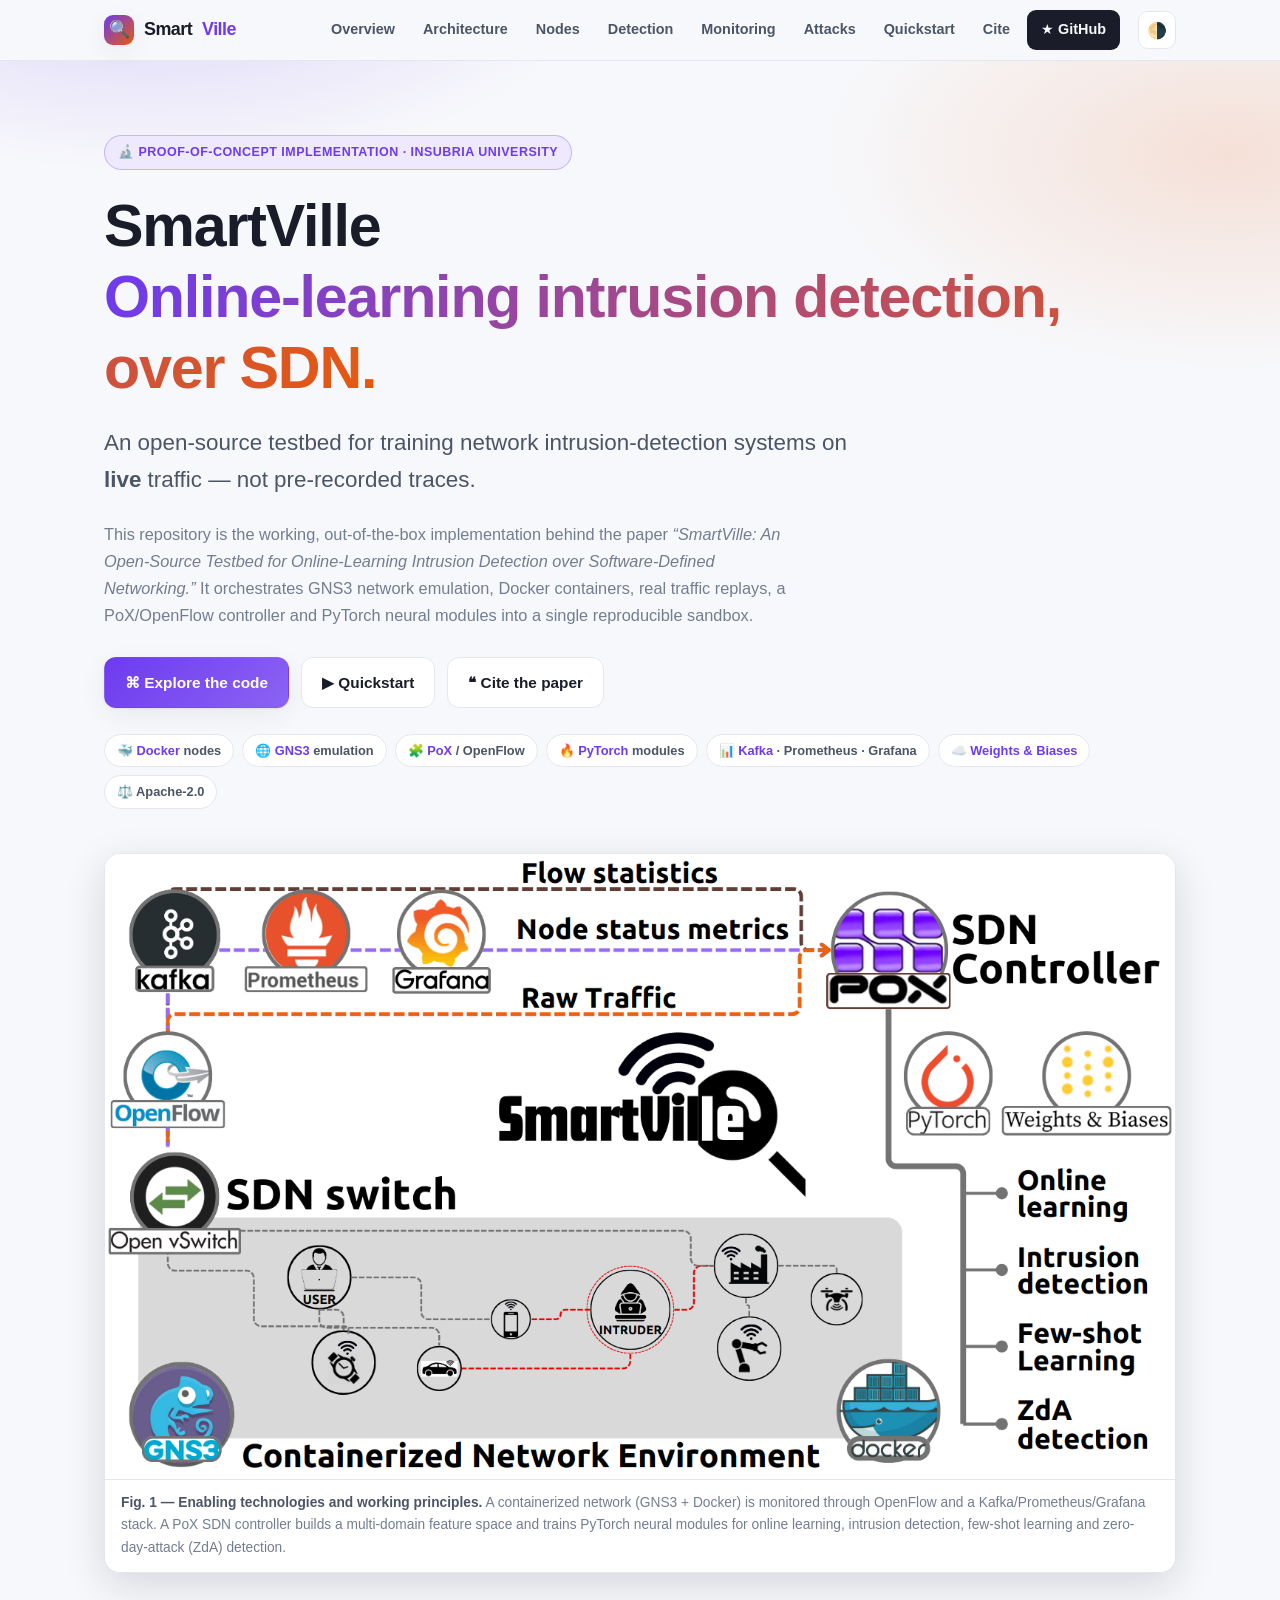
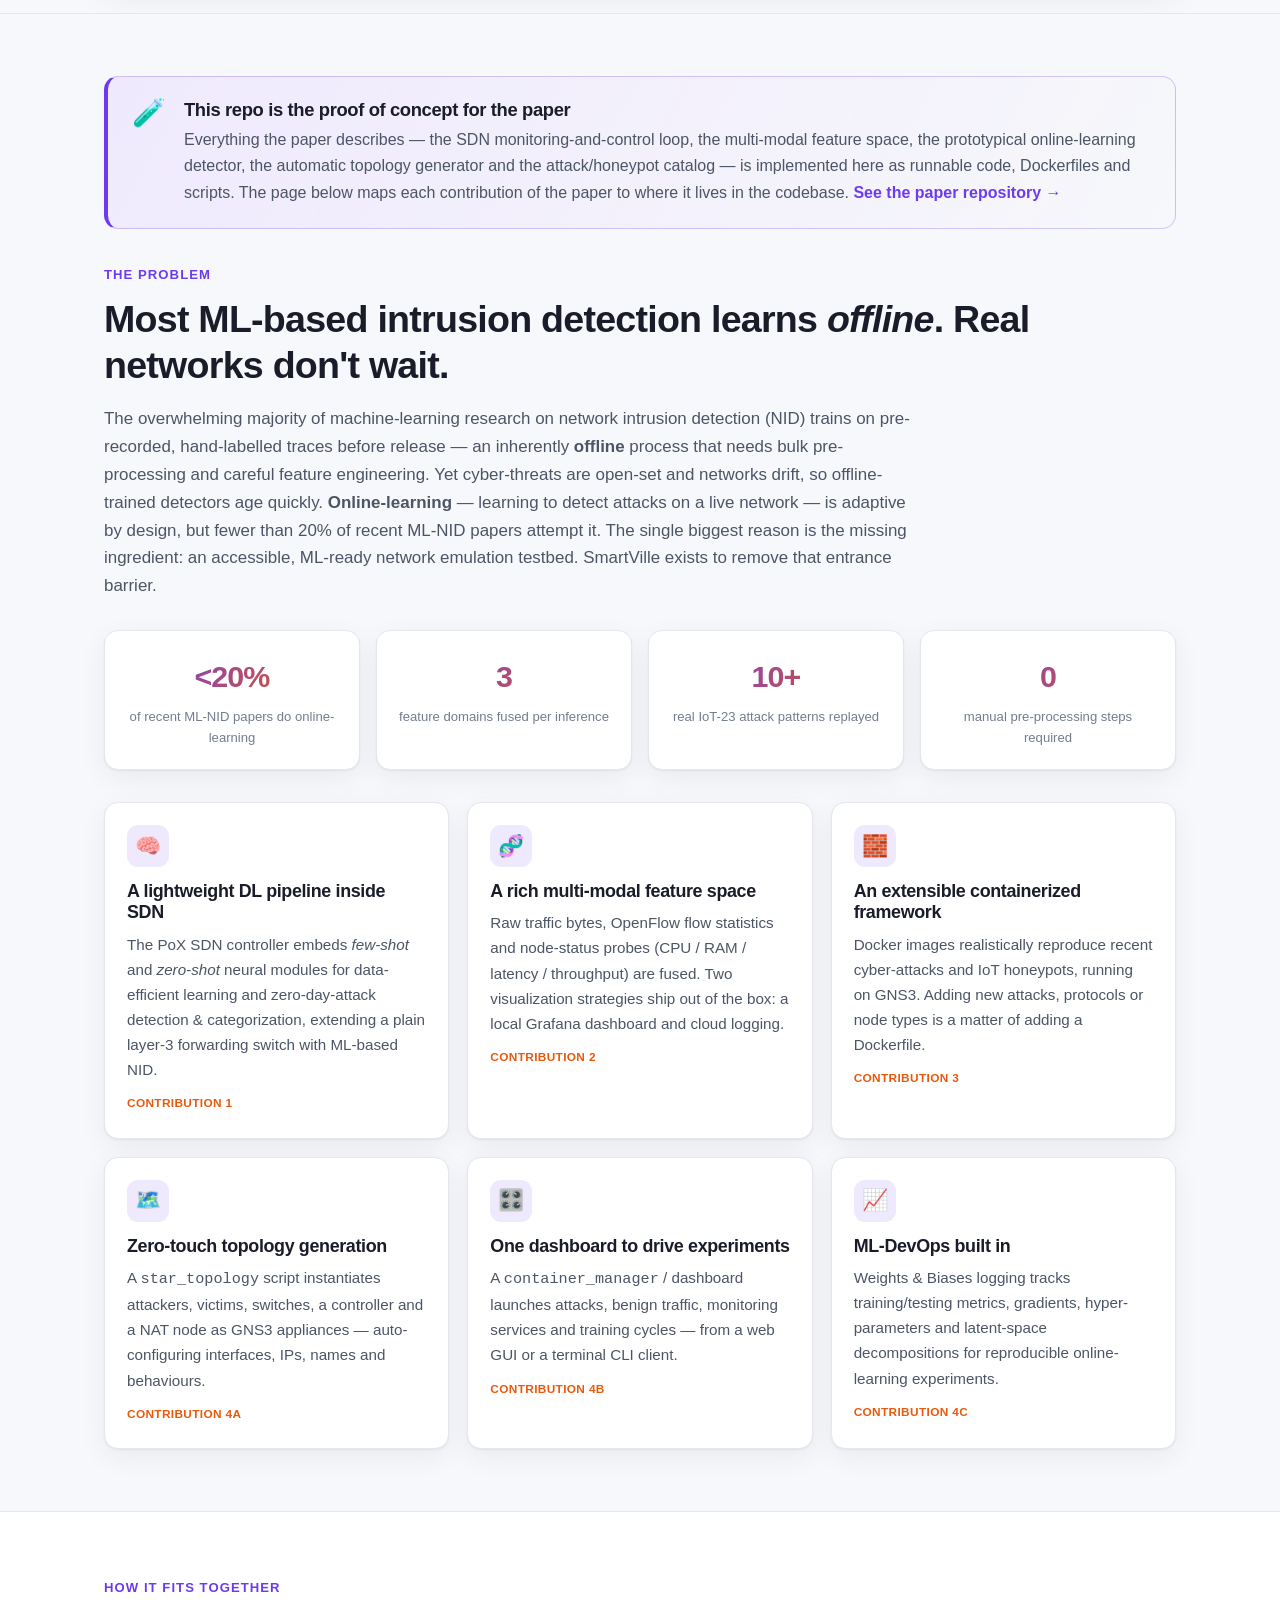
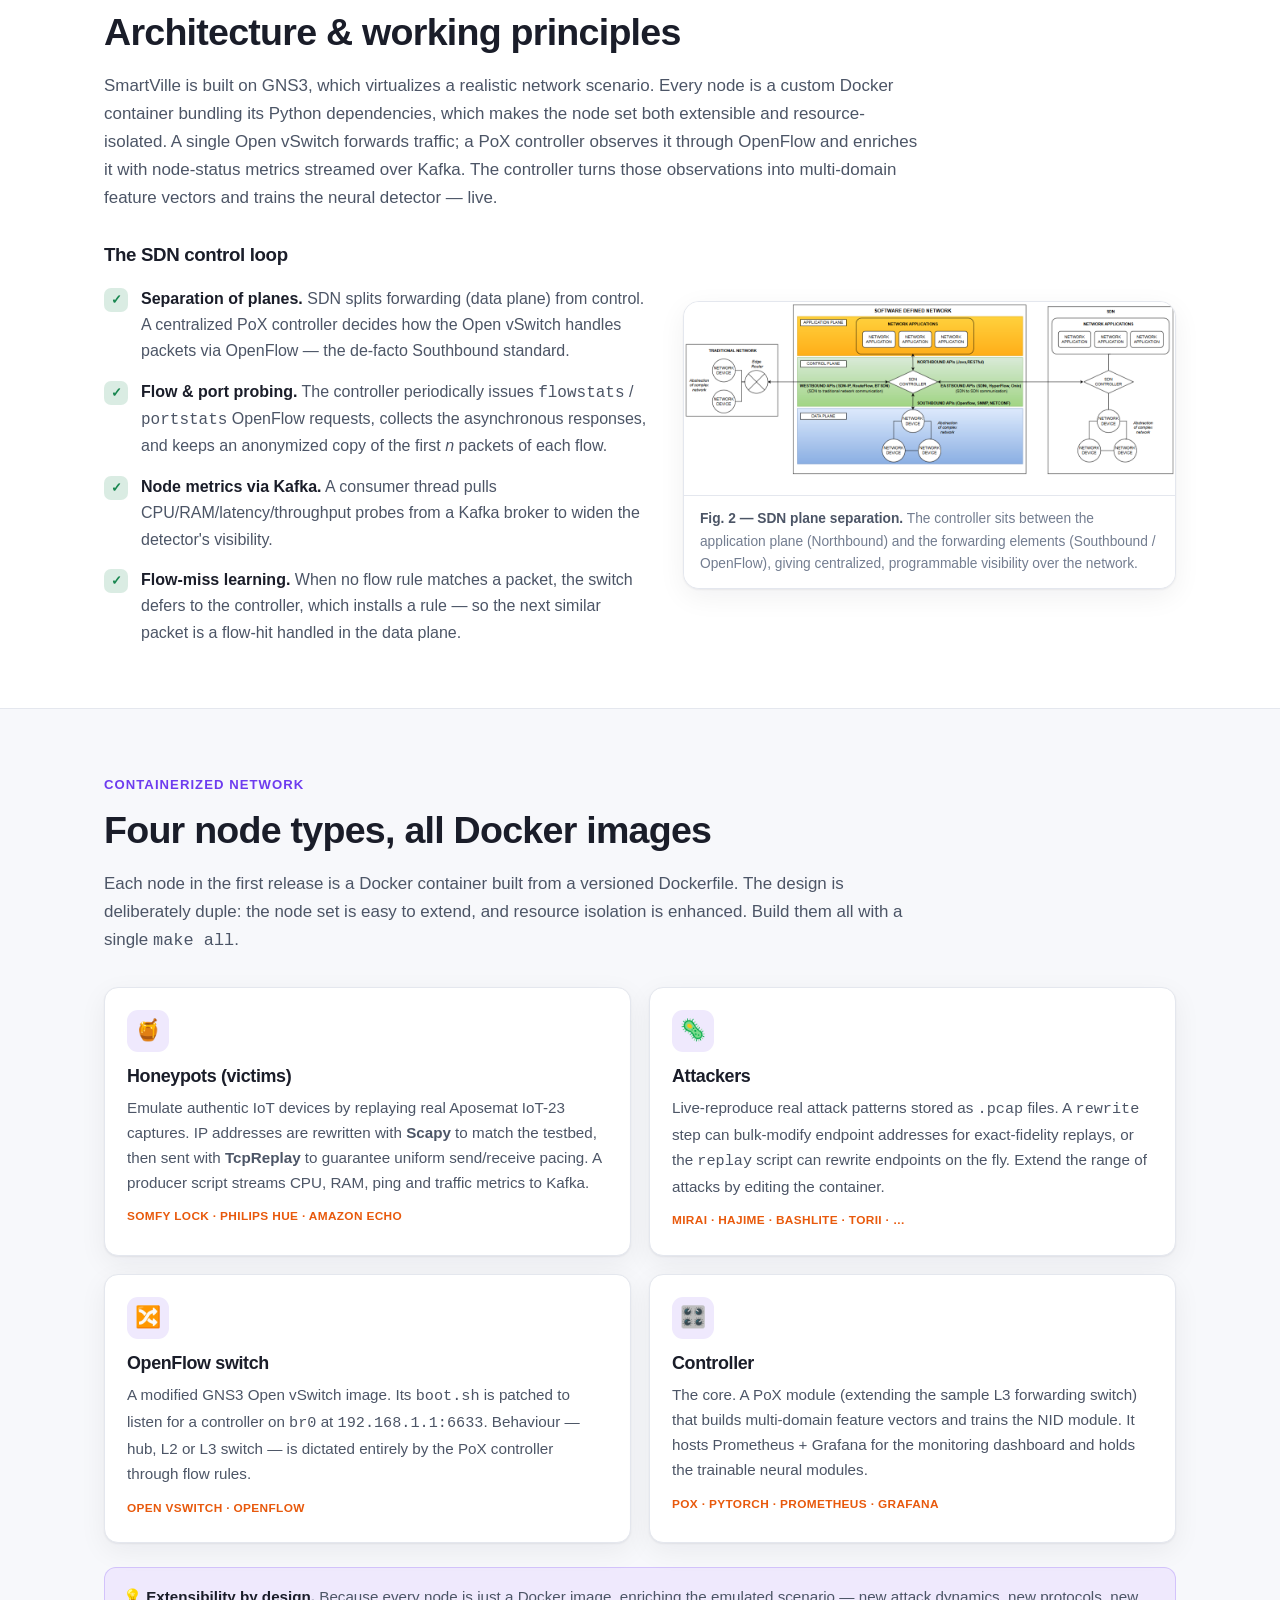
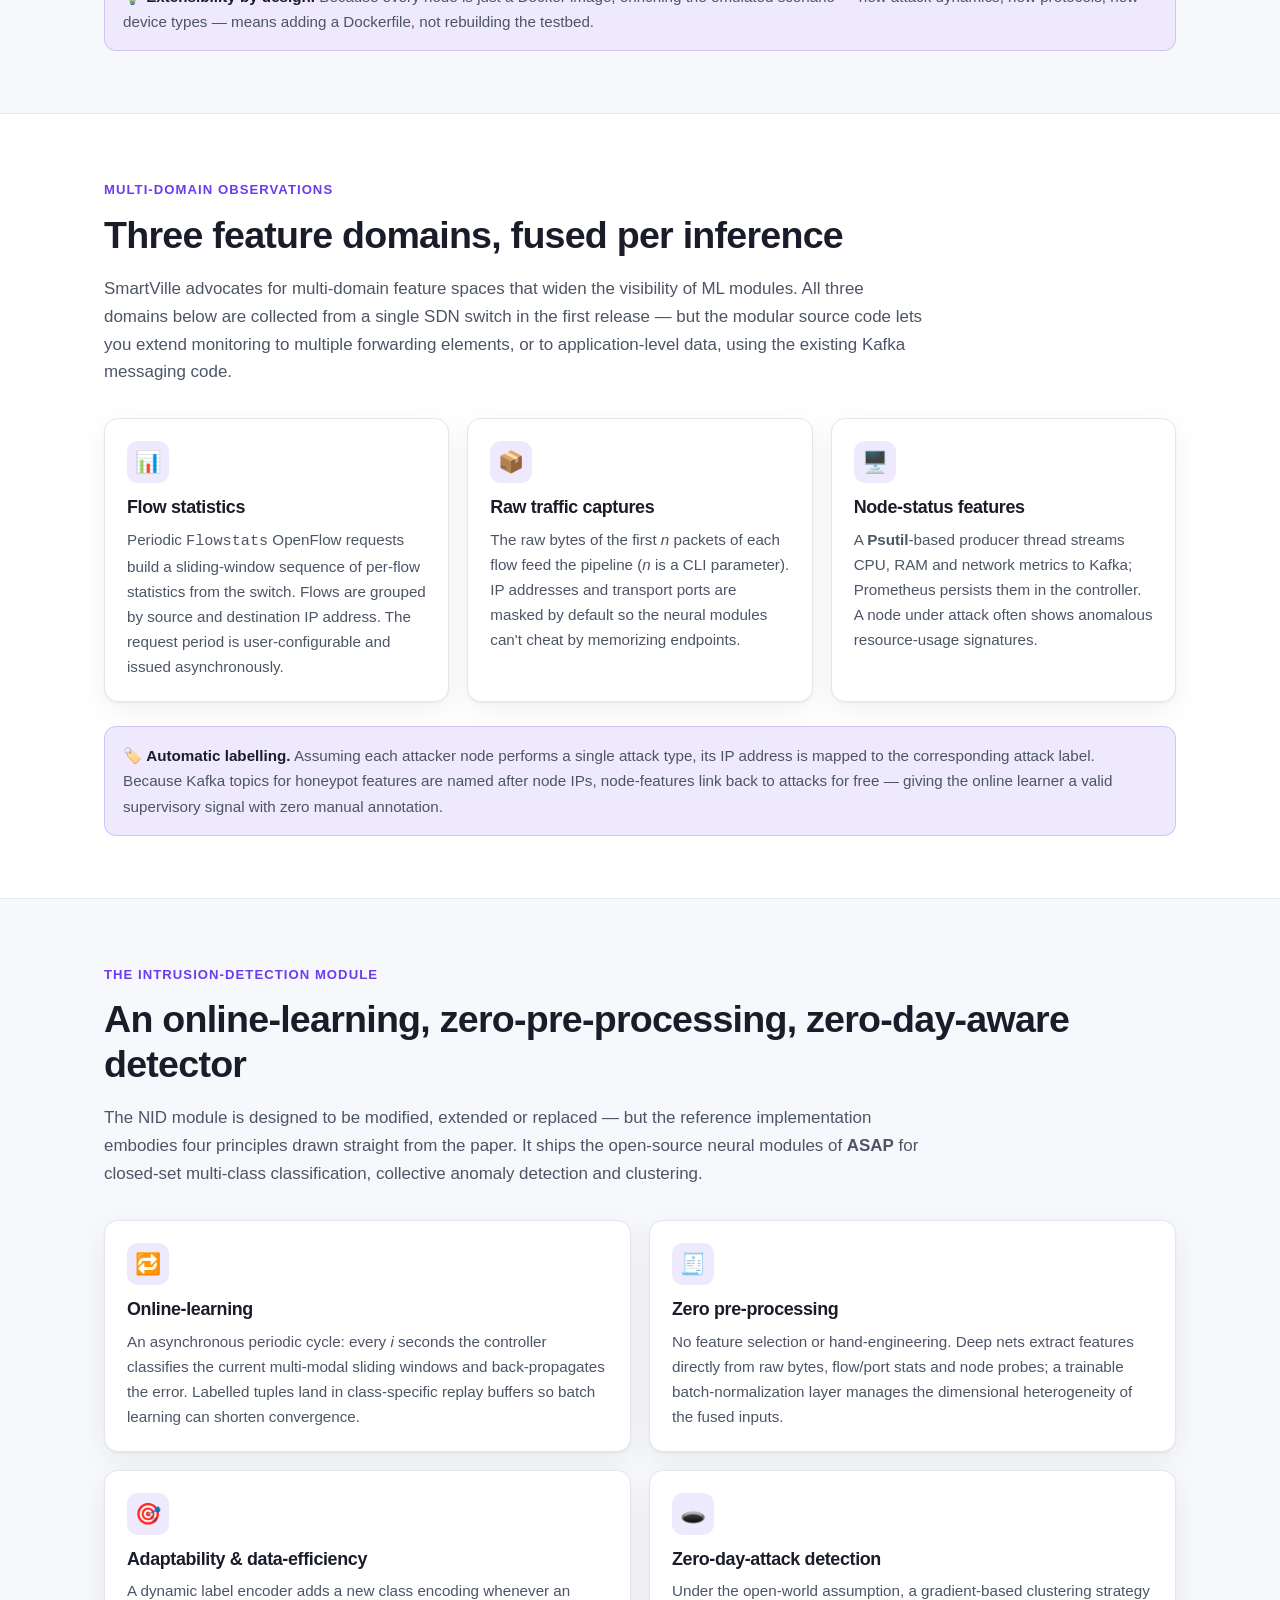
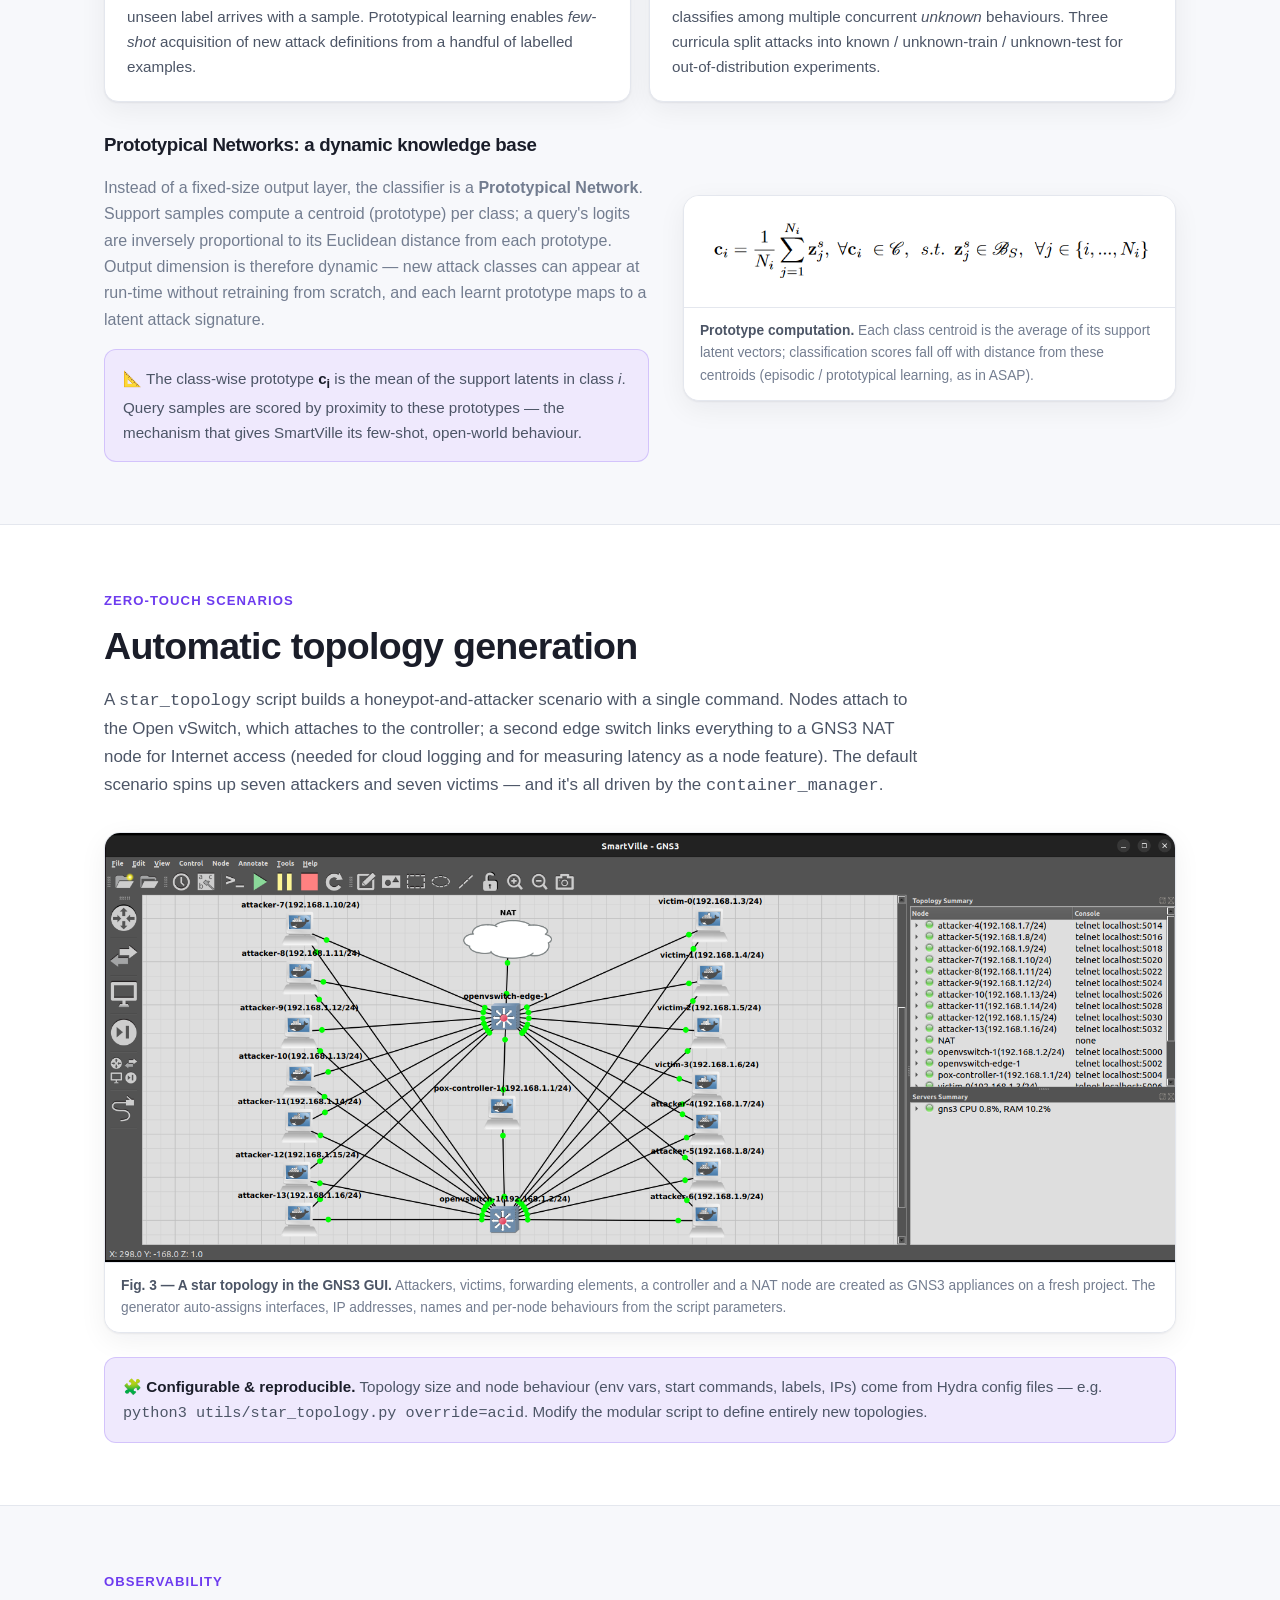
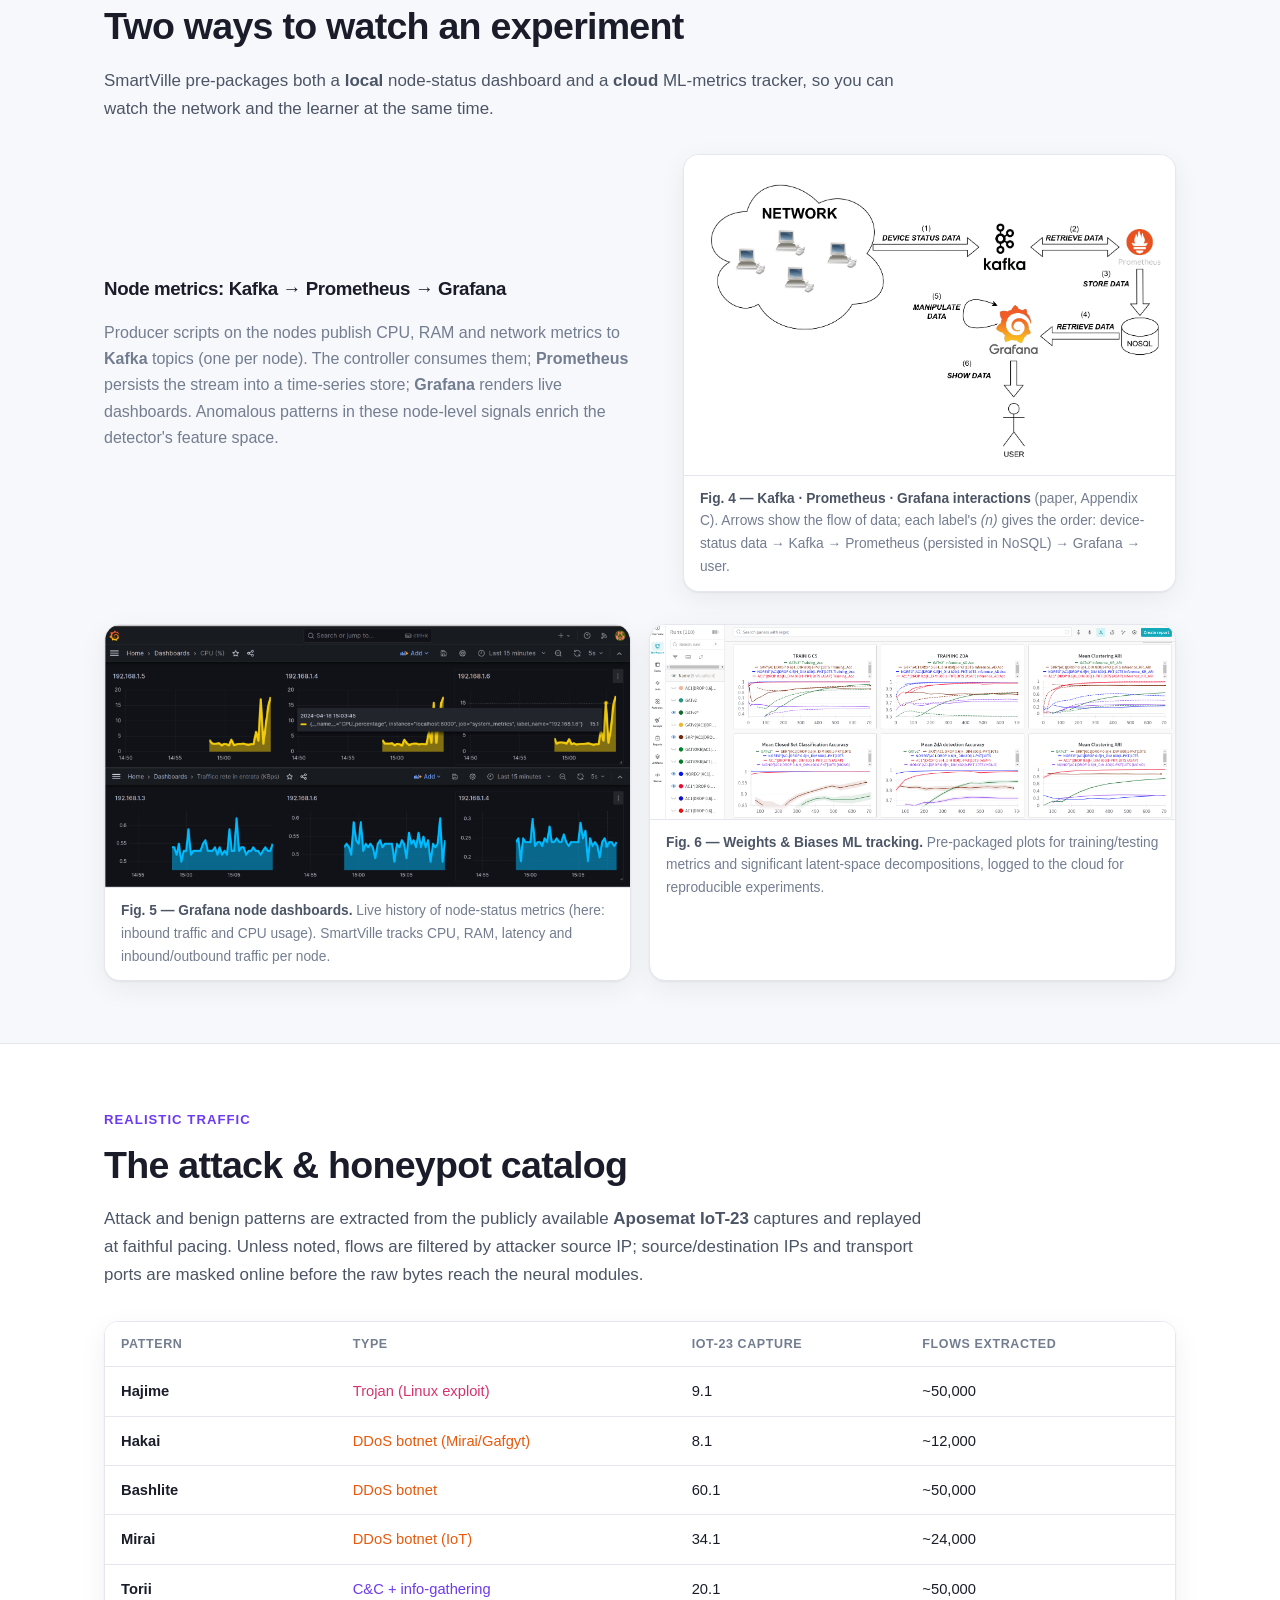
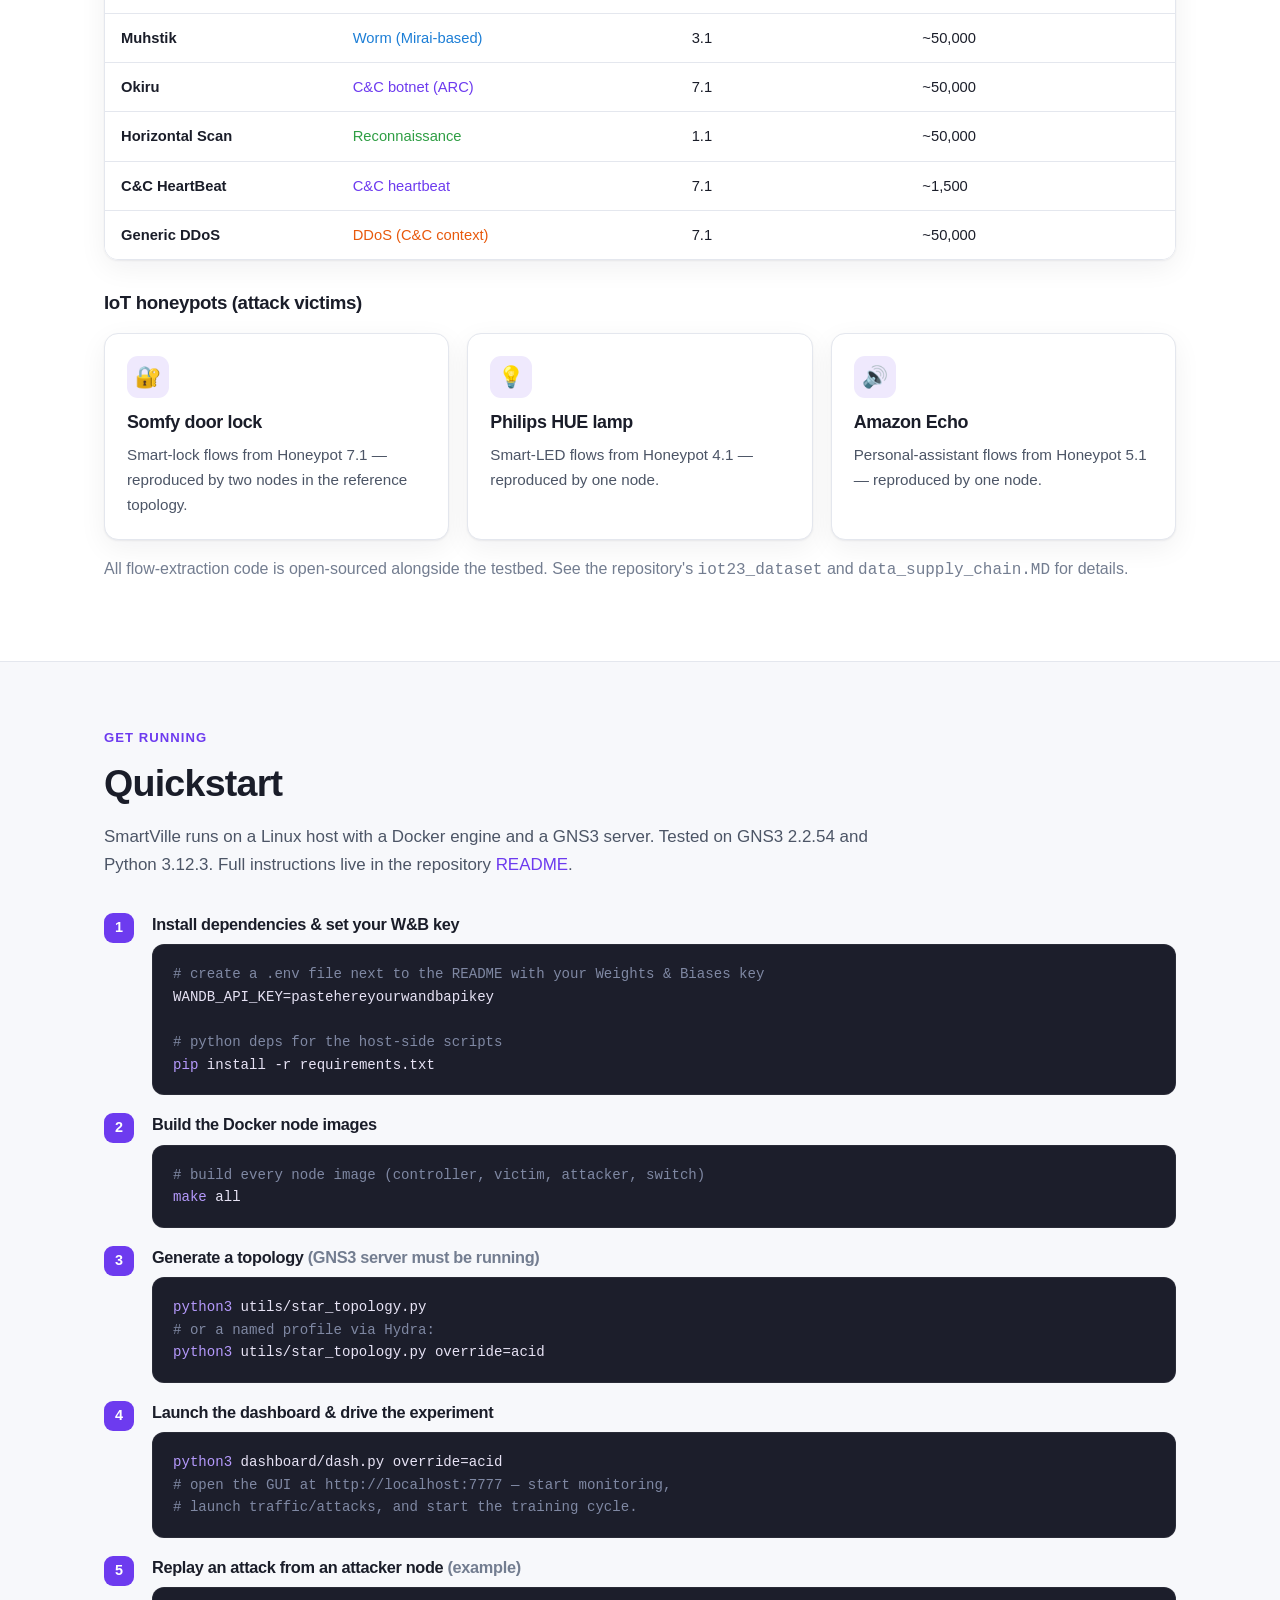
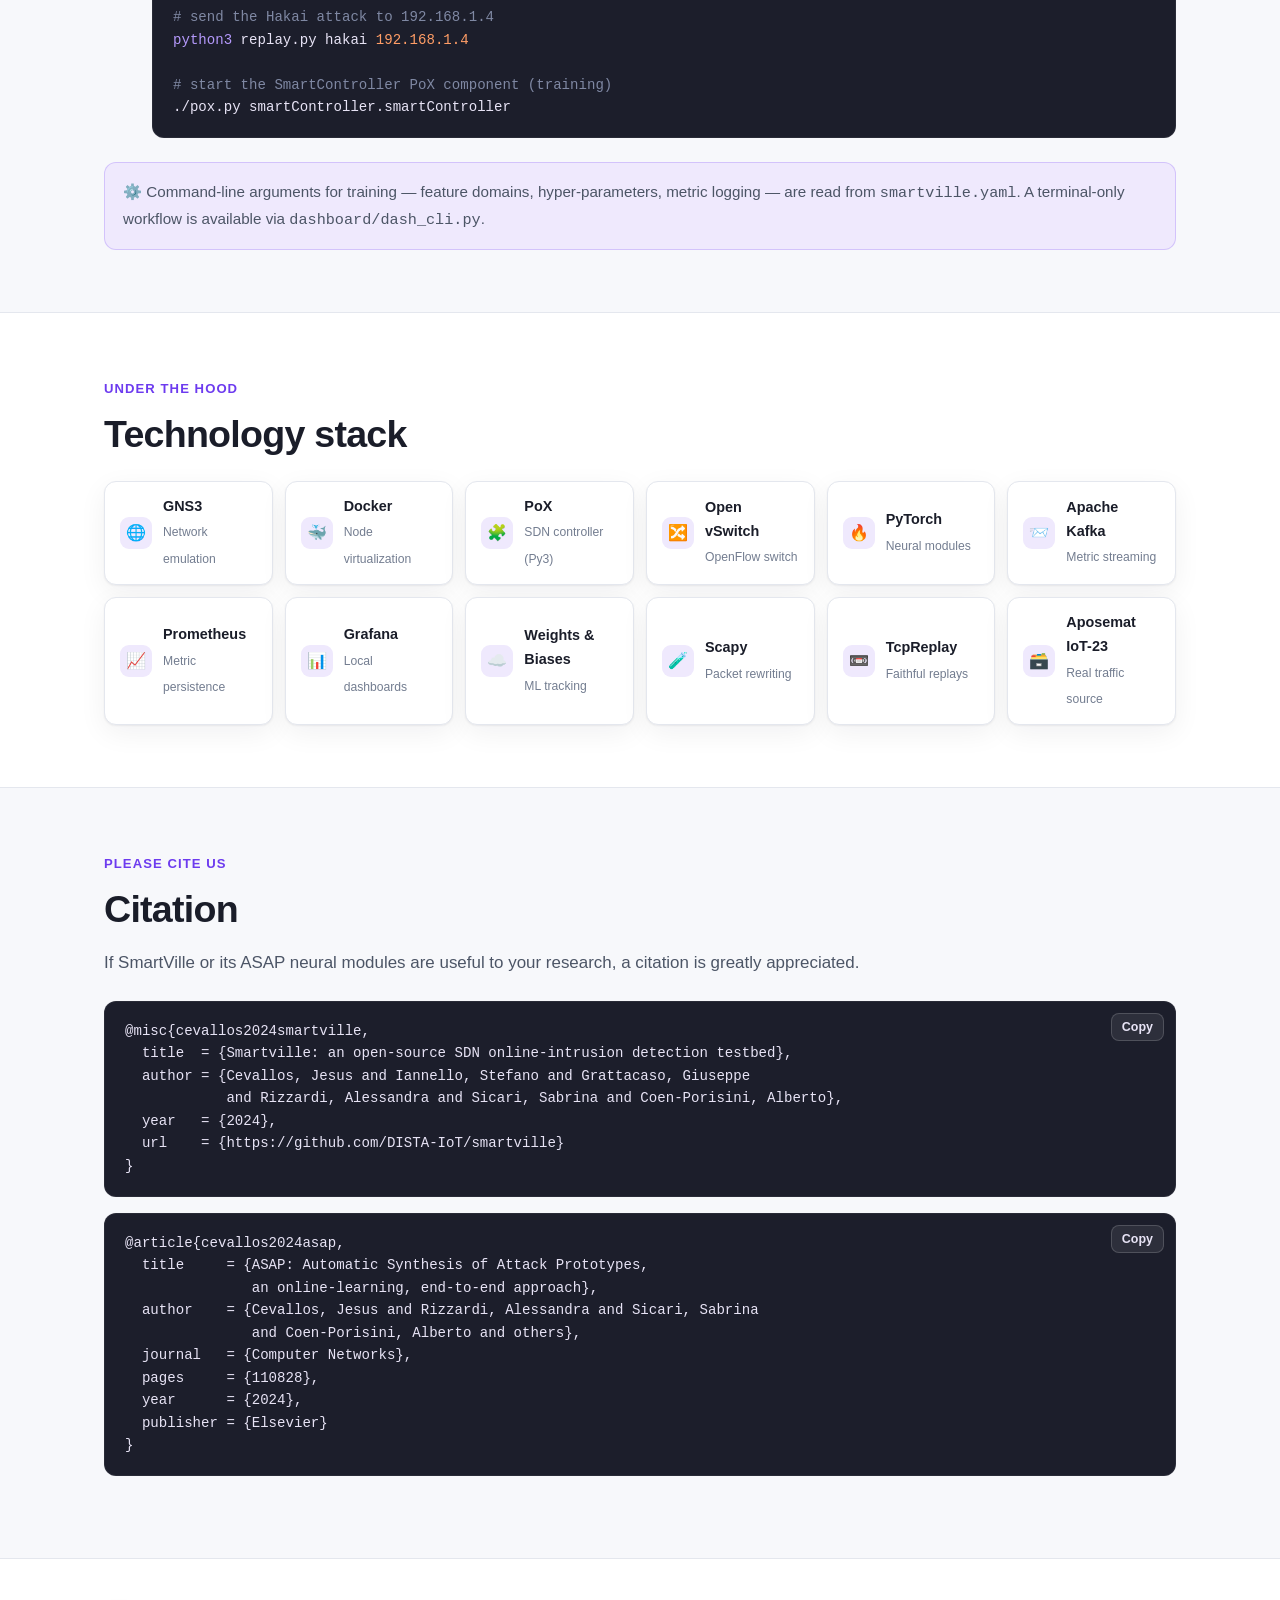
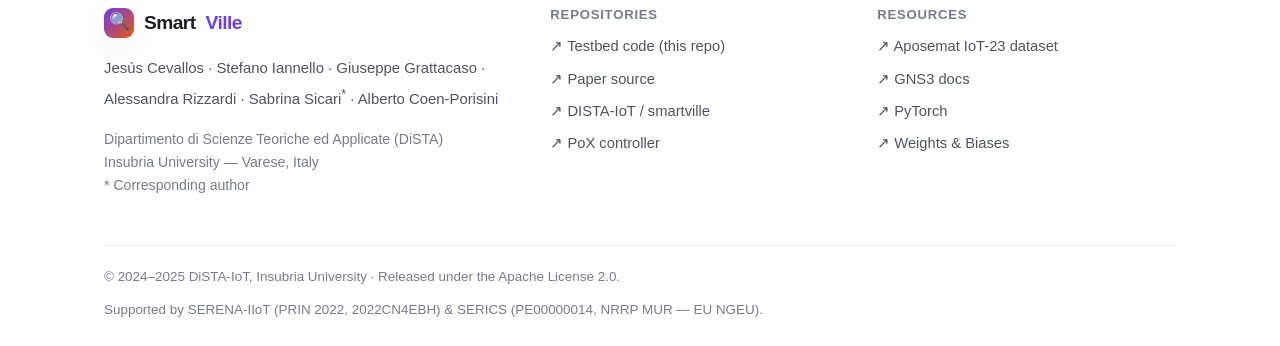
==== commit 59b4233d: "Use paper's own Kafka/Prometheus/Grafana figure; drop unusable Pages workflow - Swap the README-sour" ====
--- a/docs/index.html
+++ b/docs/index.html
@@ -681,8 +681,8 @@
         </p>
       </div>
       <figure class="figbox dark-ok">
-        <img src="./assets/kafka.png" alt="Diagram of the interactions between Kafka, Prometheus and Grafana: nodes act as Kafka producers streaming metrics, the controller consumes them, Prometheus persists the data, and Grafana visualizes it in dashboards." loading="lazy" style="background:#fff; padding:14px;" />
-        <figcaption><b>Fig. 4 — The node-monitoring middleware.</b> Data flows from node producers through Kafka to Prometheus (persistence) and Grafana (visualization).</figcaption>
+        <img src="./assets/trio.png" alt="Paper figure: representation of Kafka, Prometheus and Grafana interactions. Network devices send device-status data (1) to Kafka; Prometheus retrieves it (2) and stores it (3) in a NoSQL database; Grafana retrieves (4) and manipulates (5) the data and shows it (6) to the user." loading="lazy" style="background:#fff; padding:14px;" />
+        <figcaption><b>Fig. 4 — Kafka · Prometheus · Grafana interactions</b> (paper, Appendix C). Arrows show the flow of data; each label's <i>(n)</i> gives the order: device-status data → Kafka → Prometheus (persisted in NoSQL) → Grafana → user.</figcaption>
       </figure>
     </div>
 
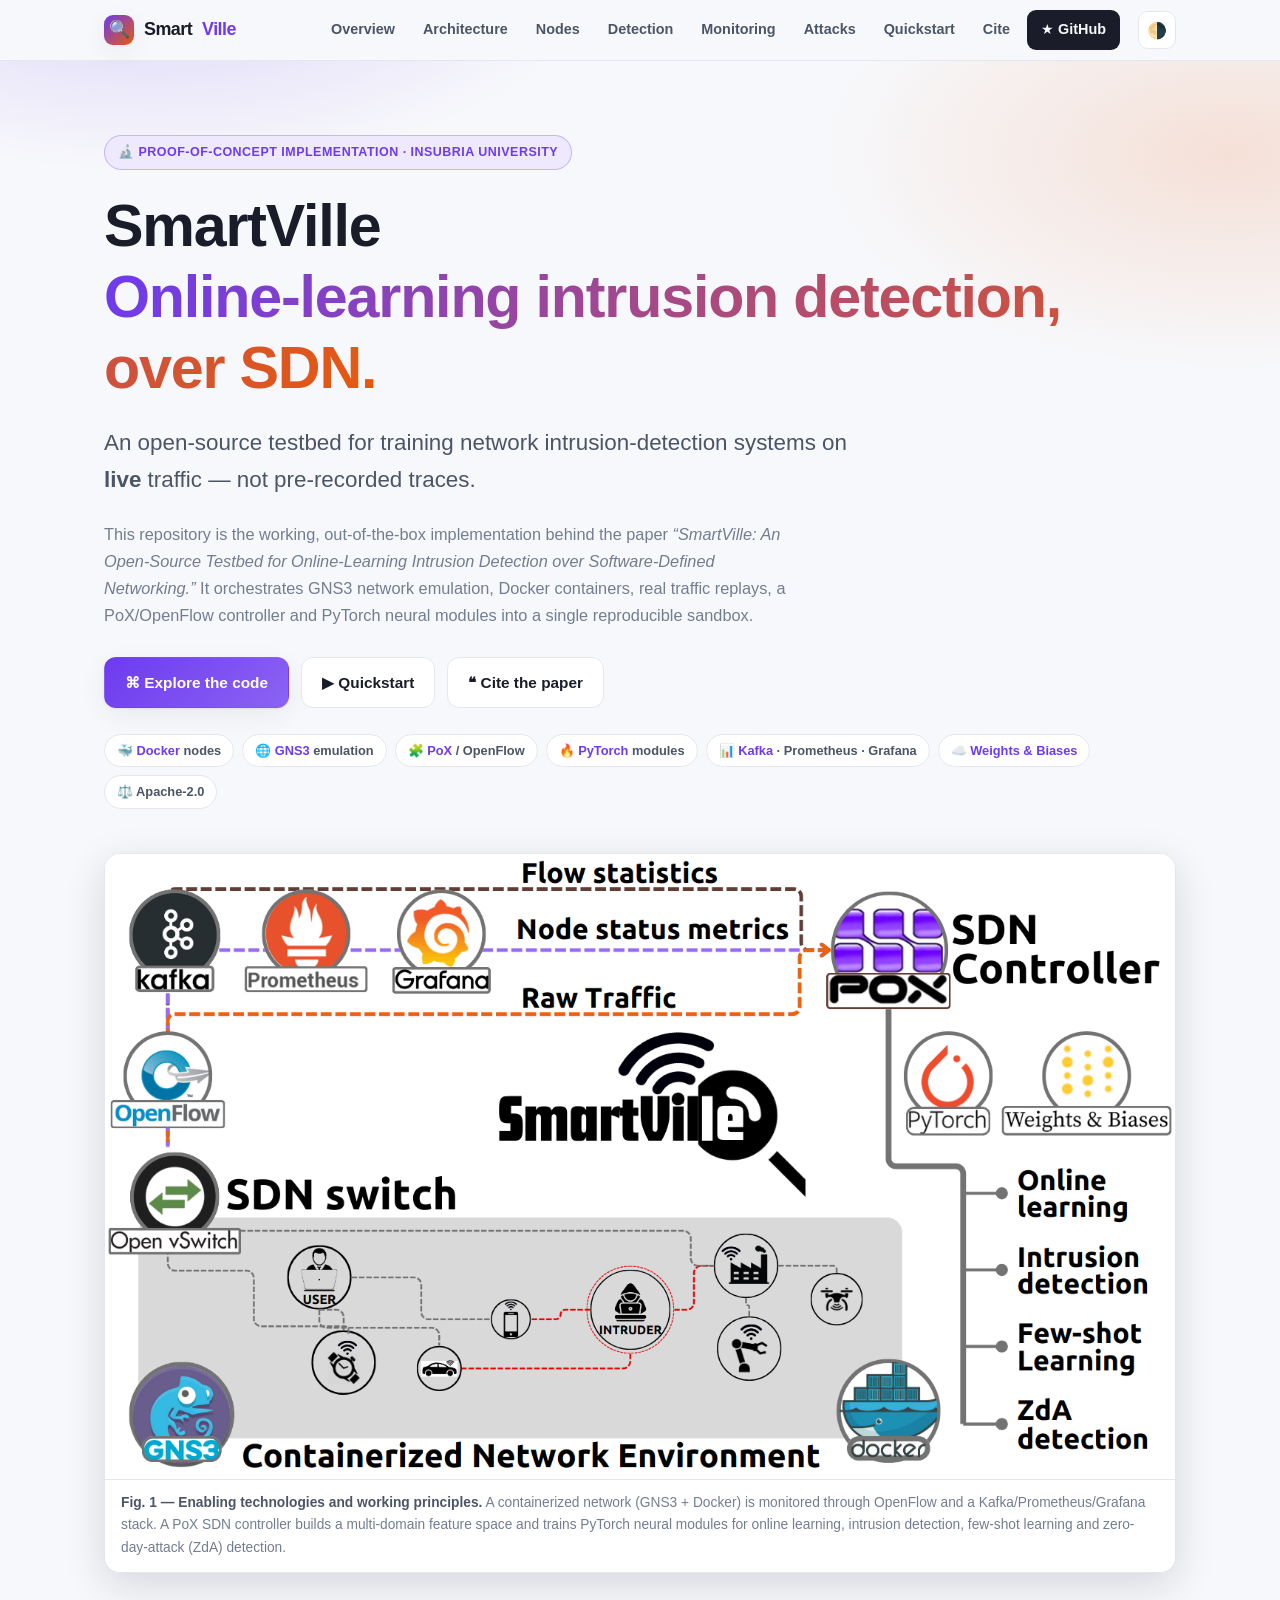
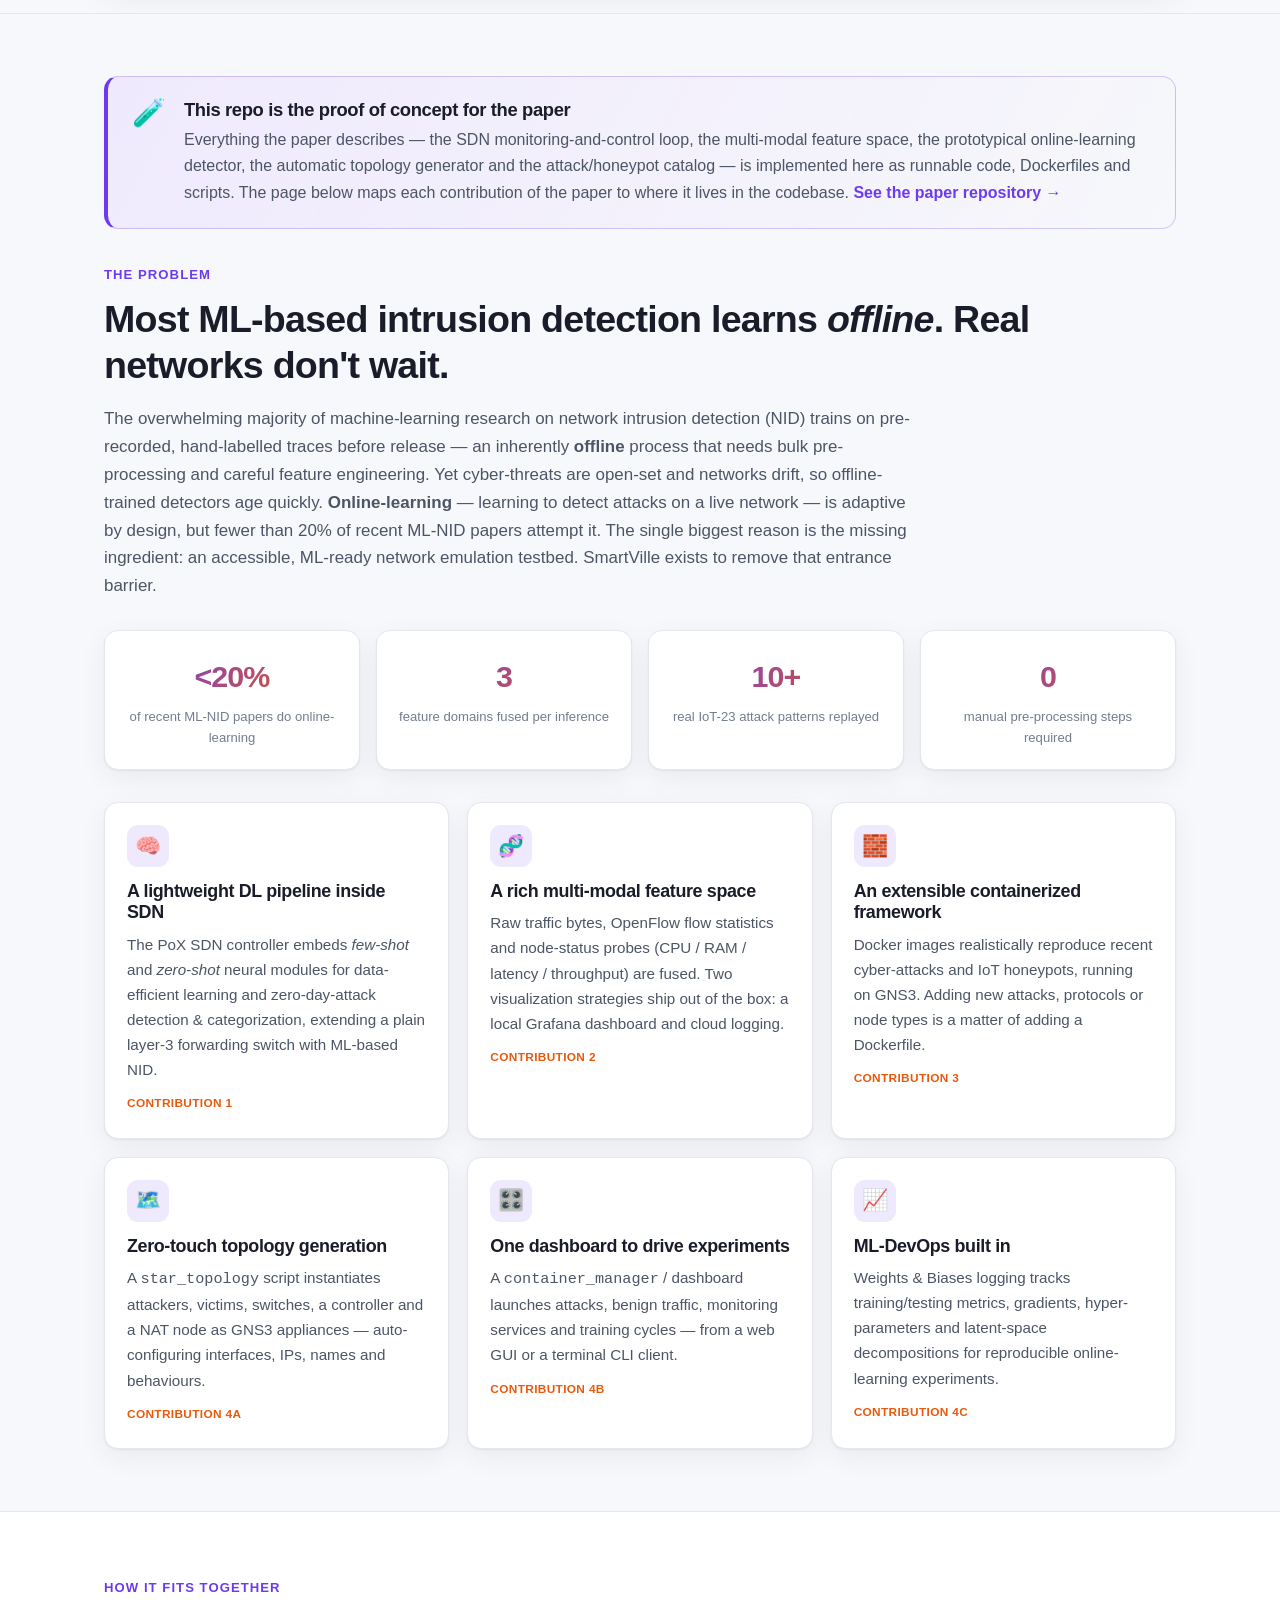
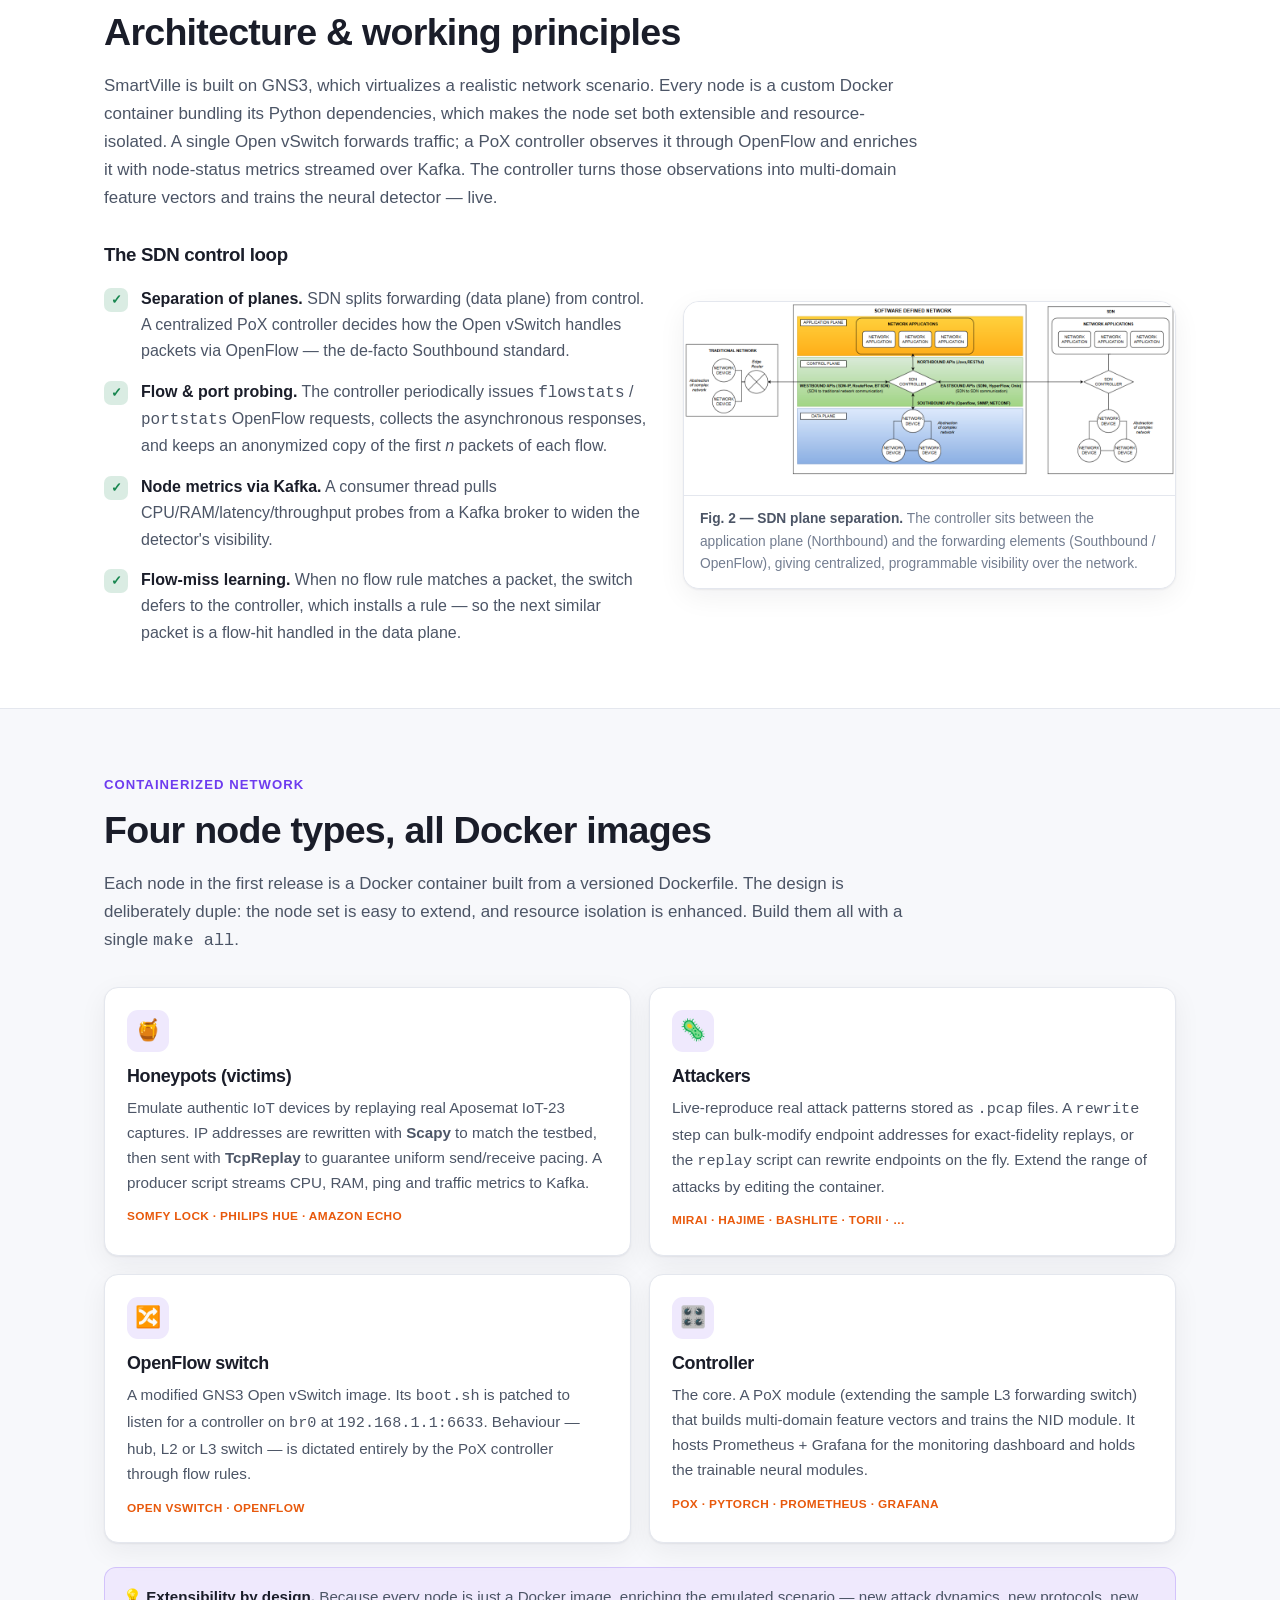
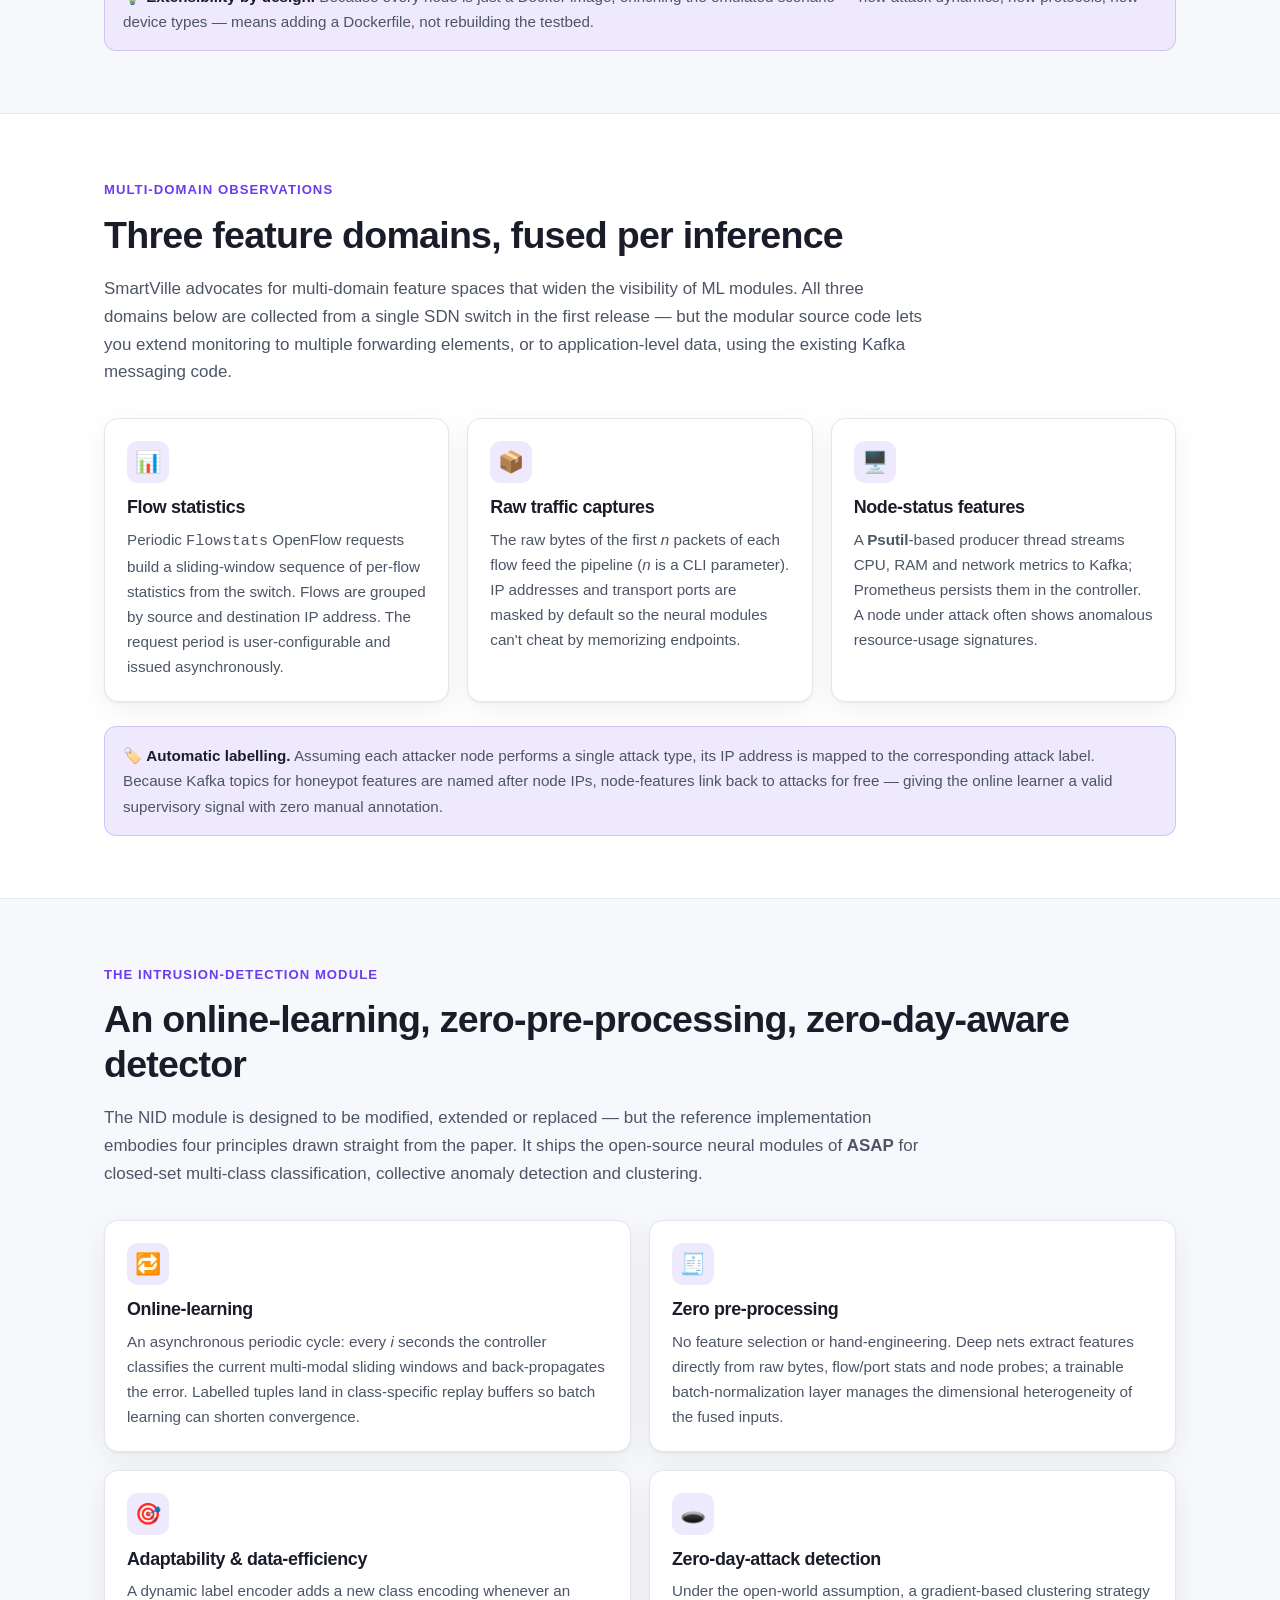
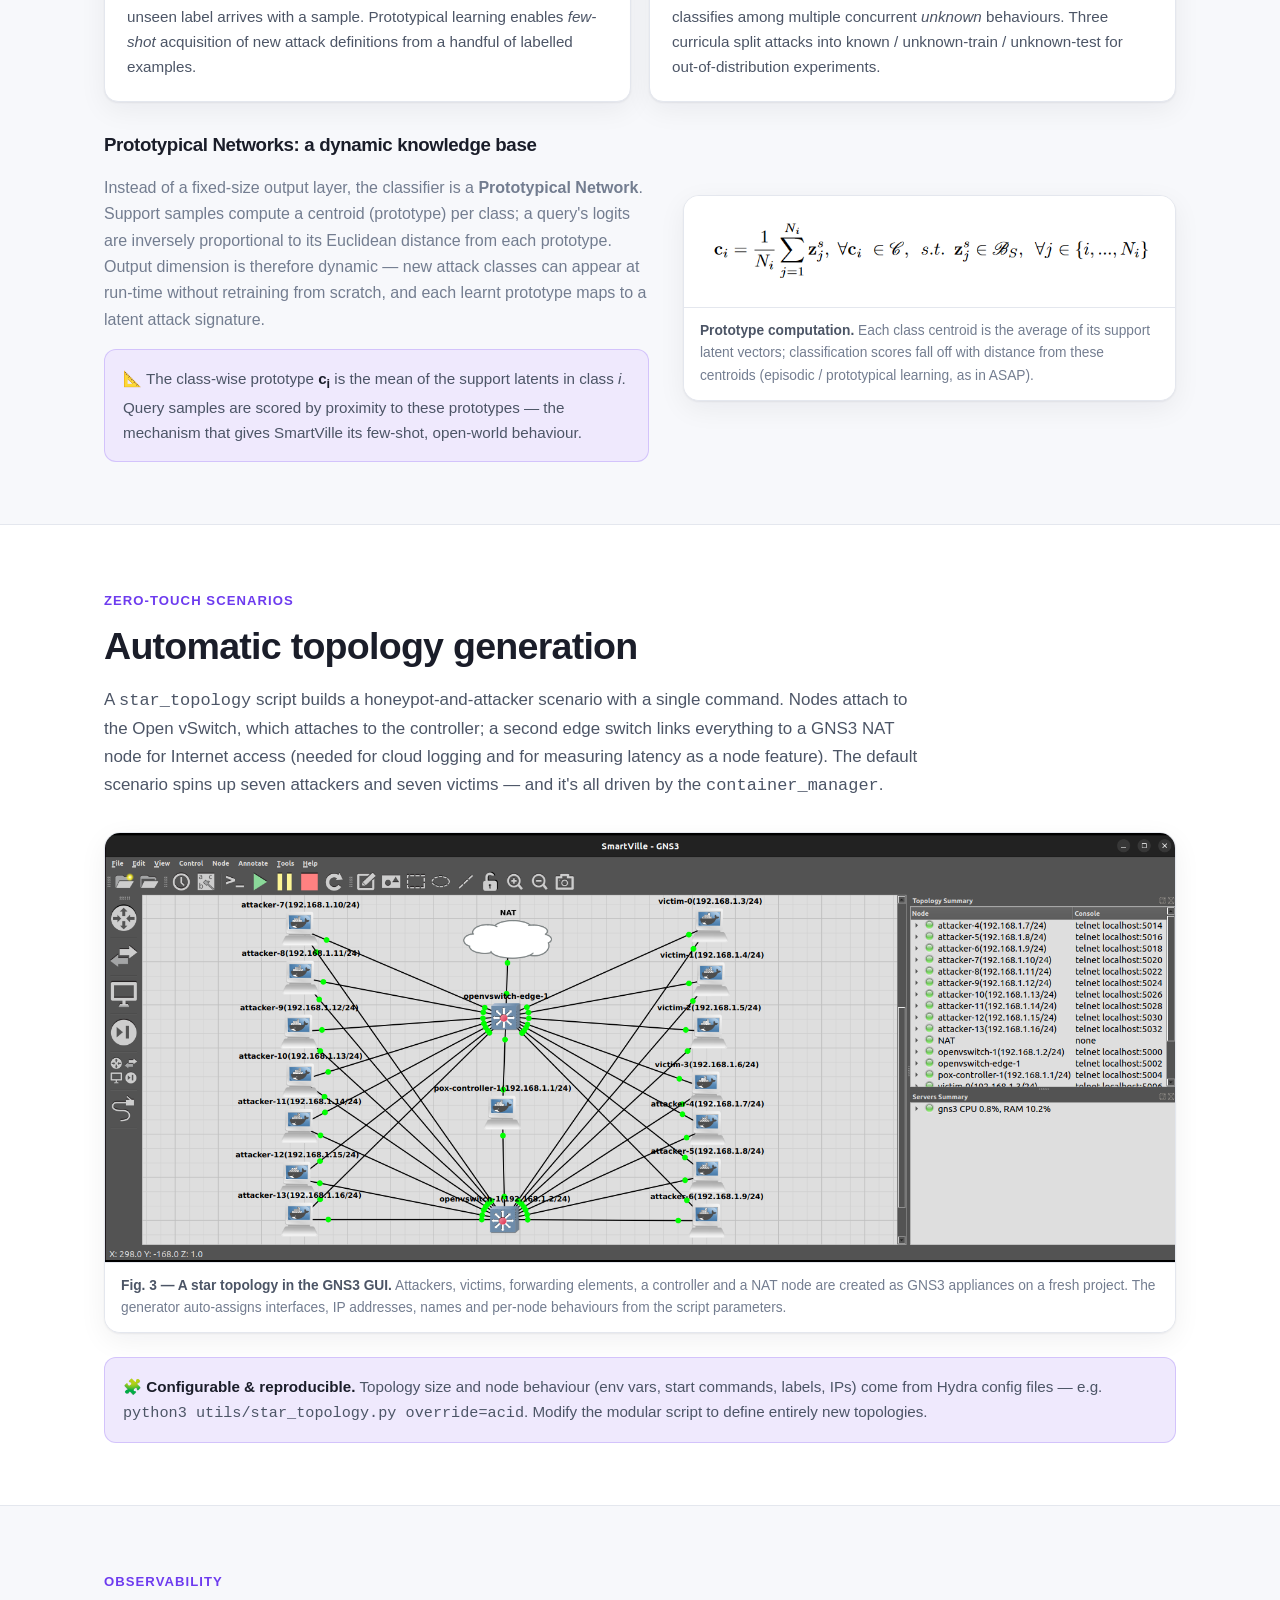
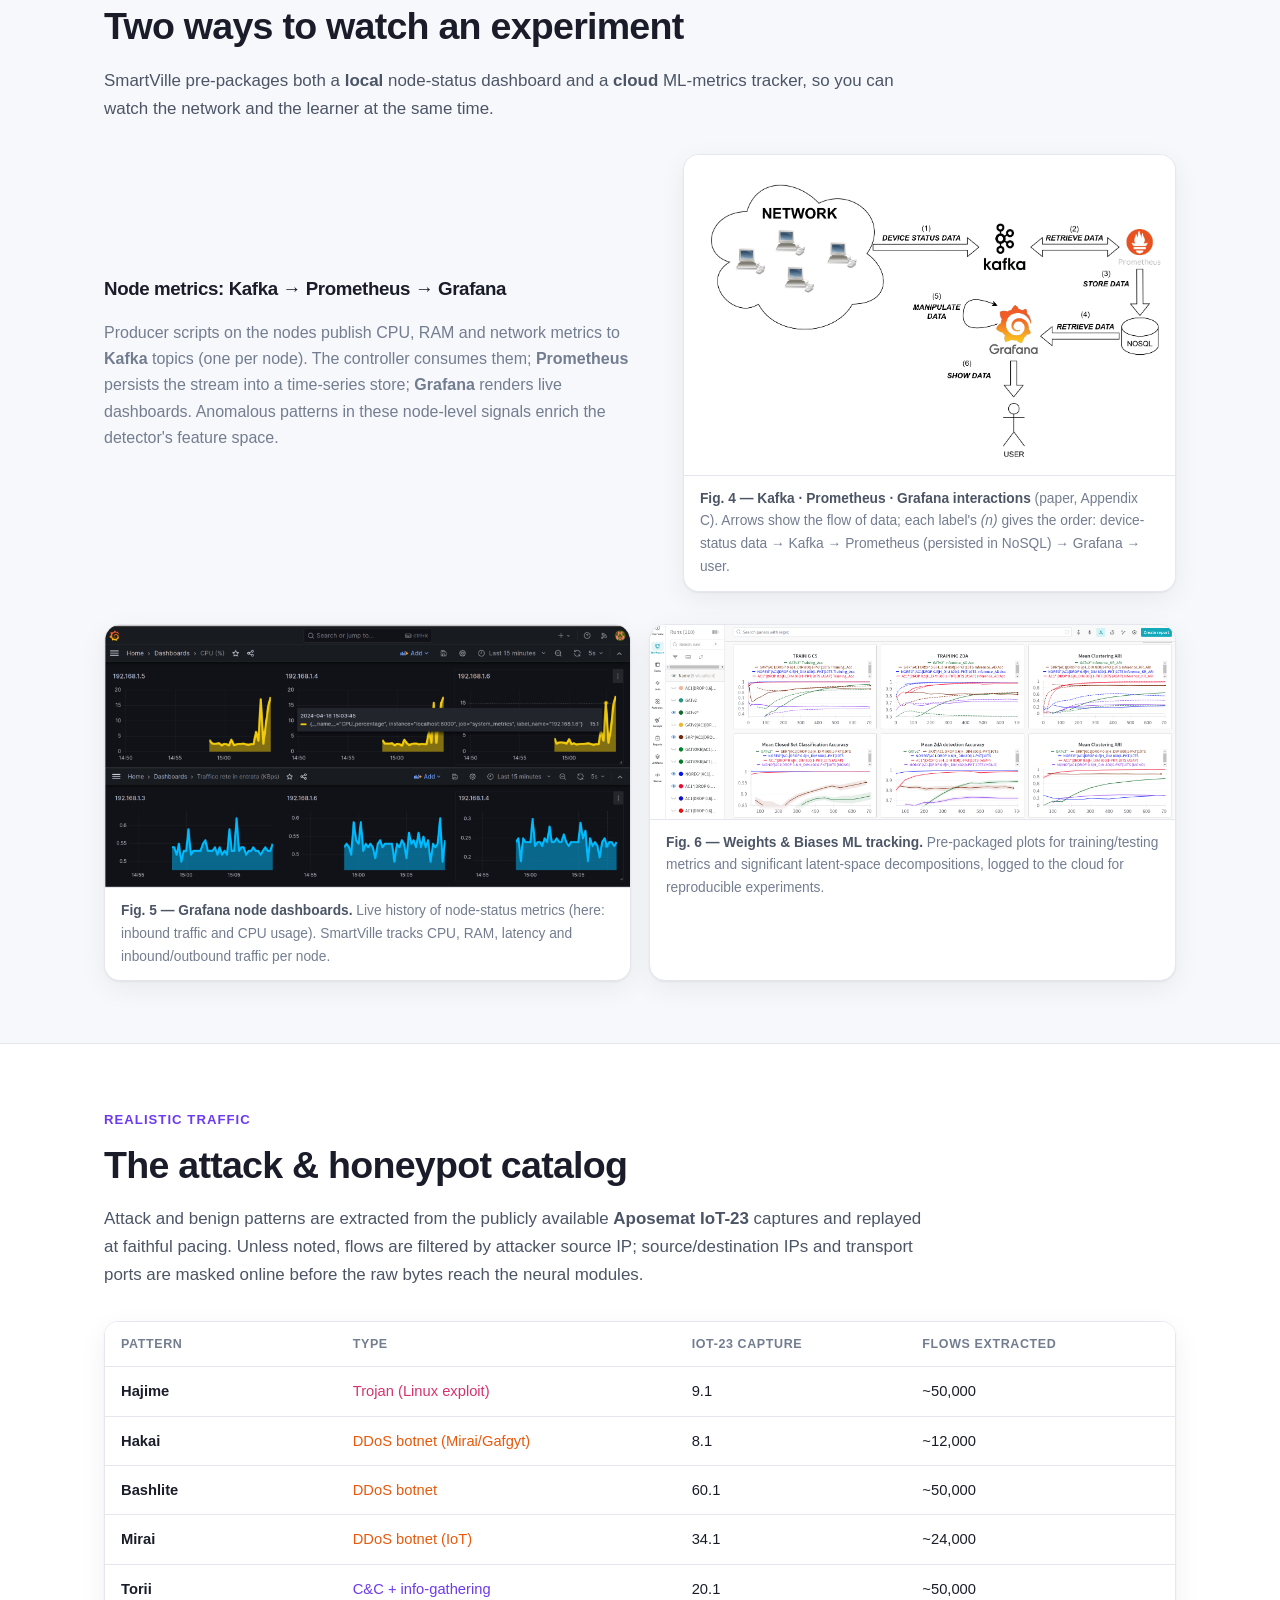
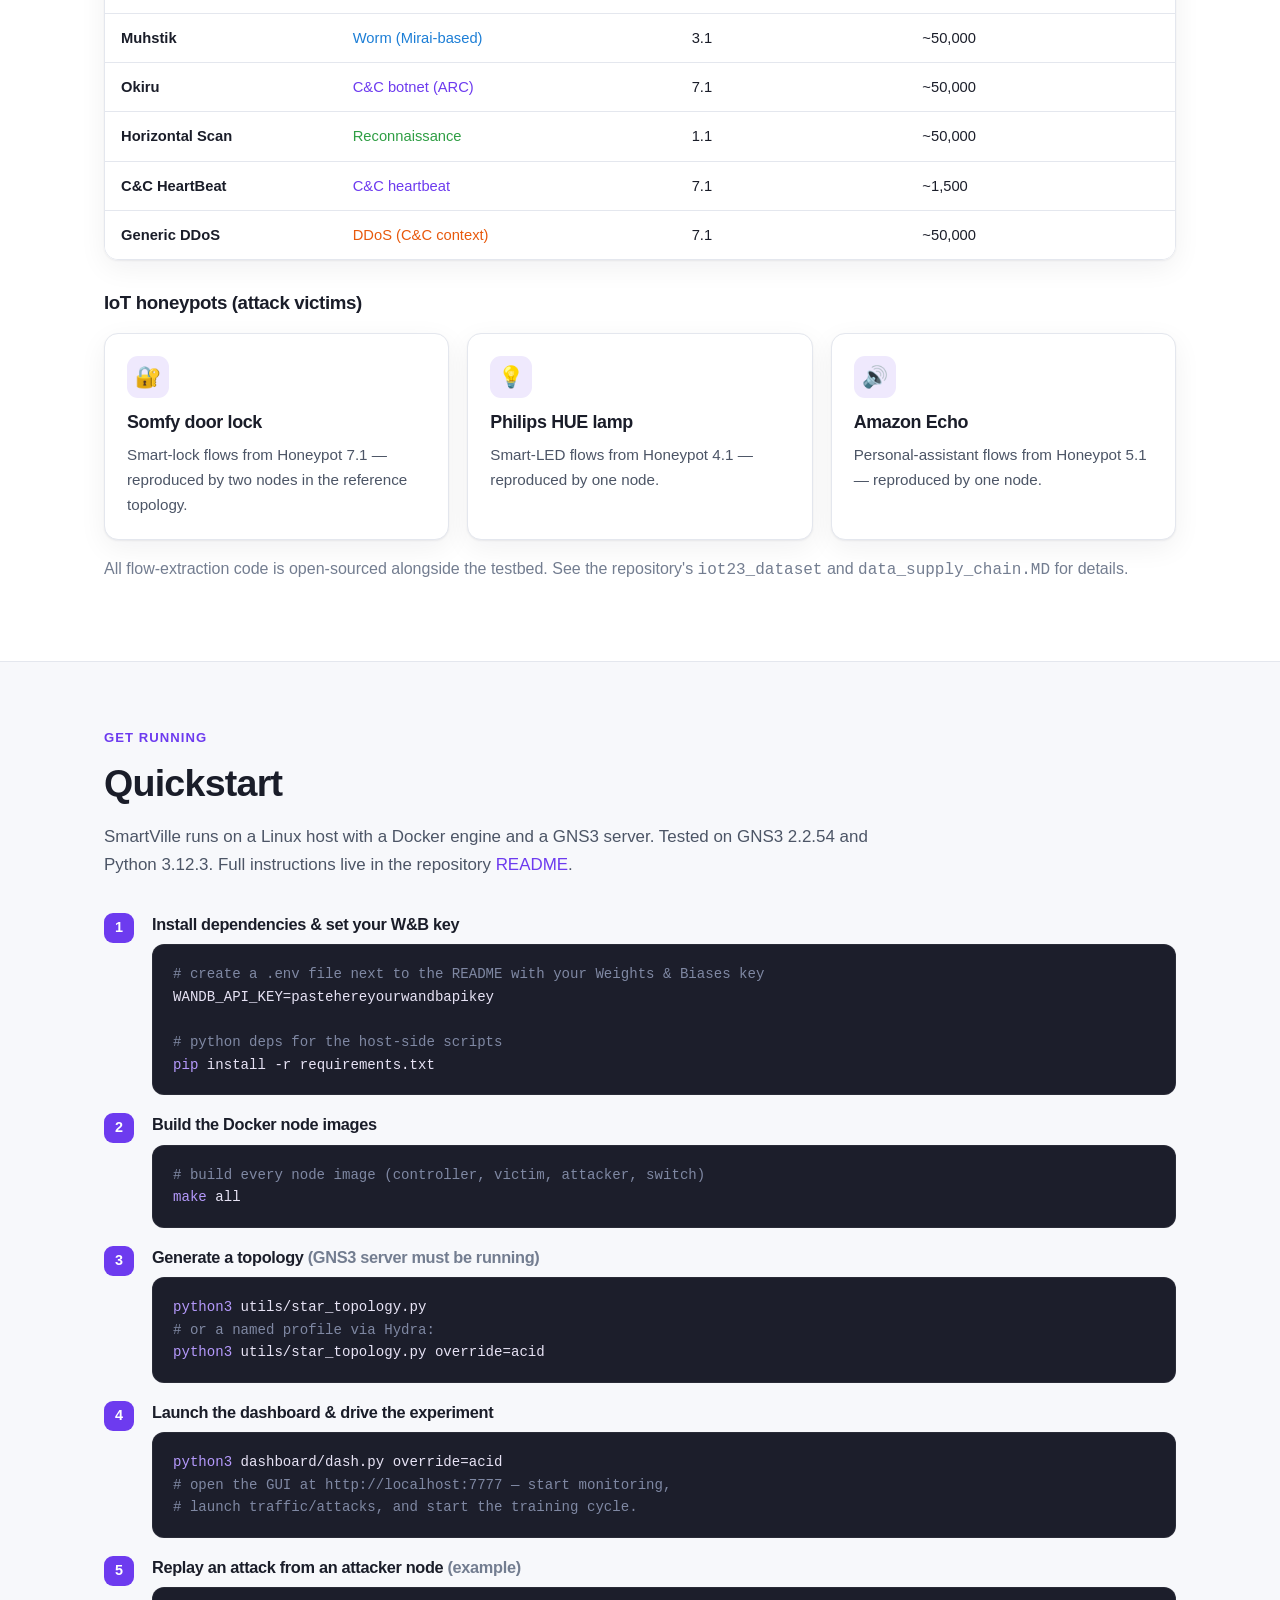
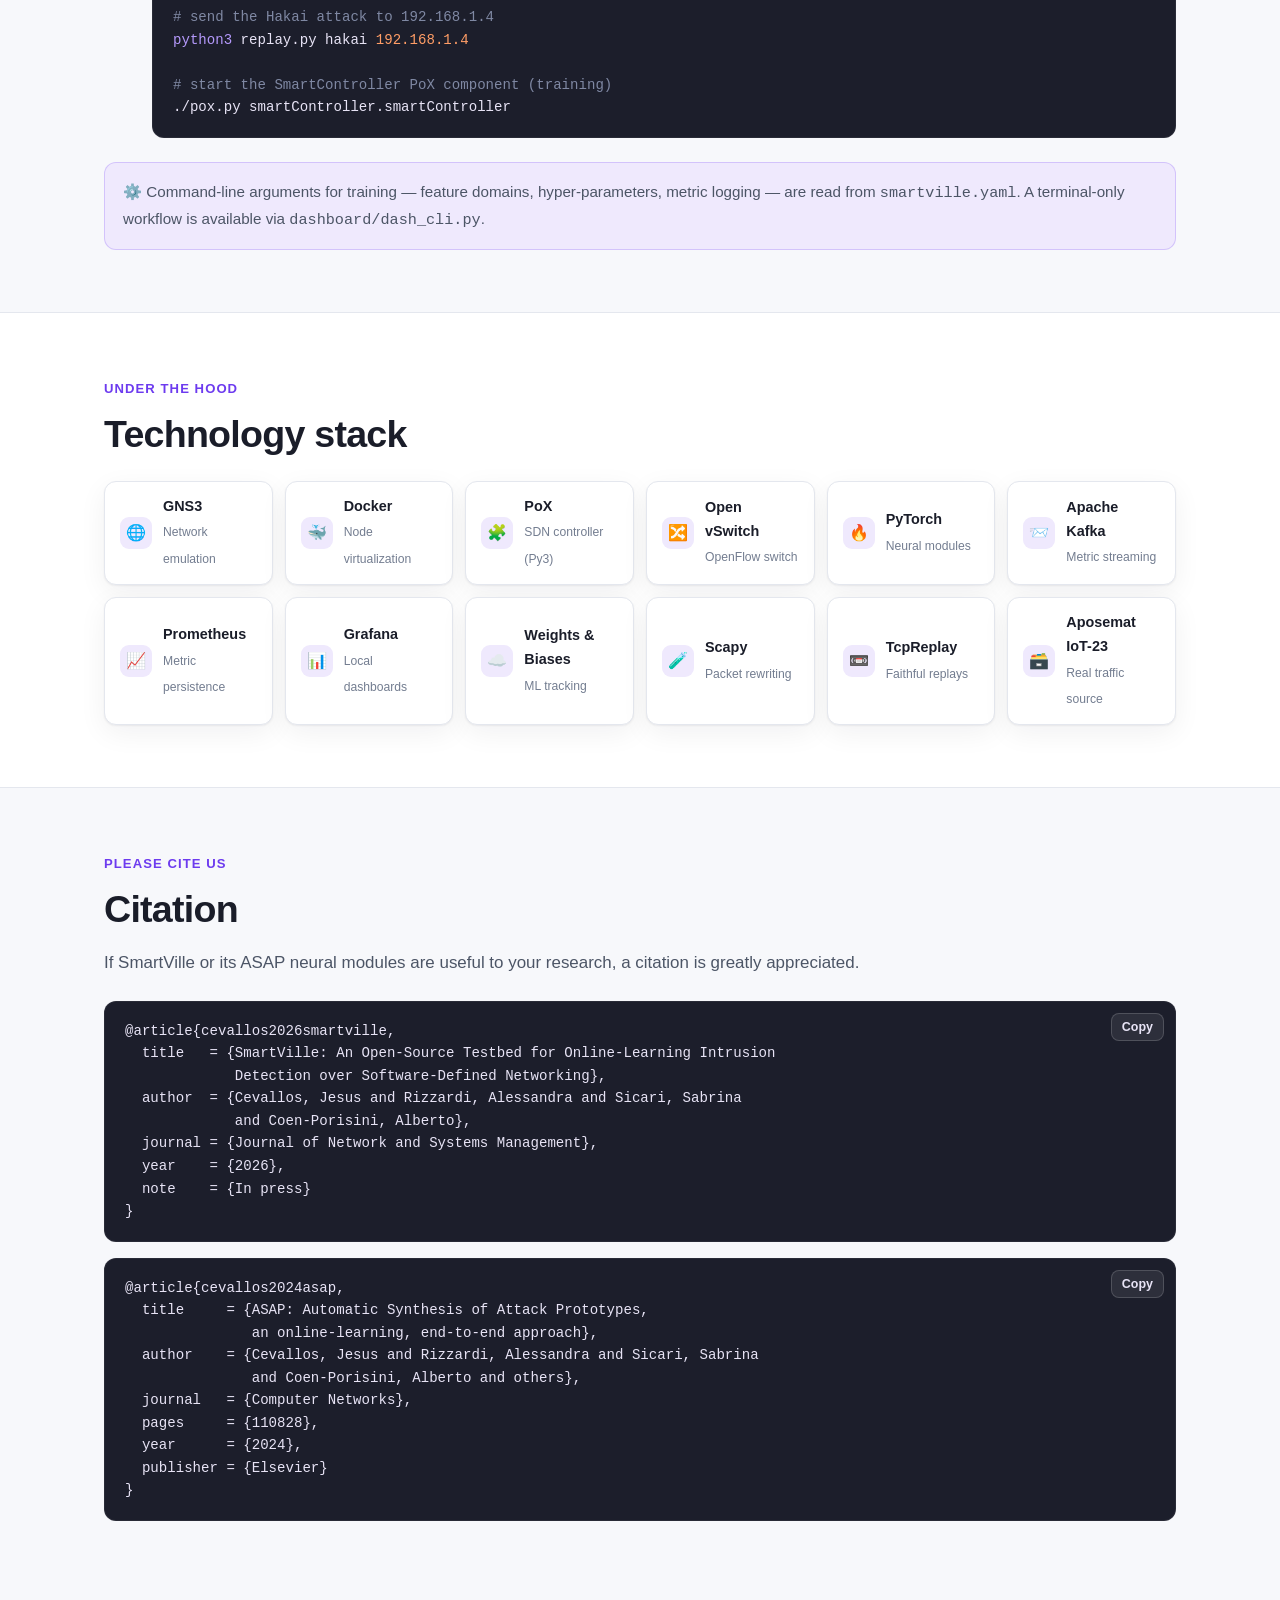
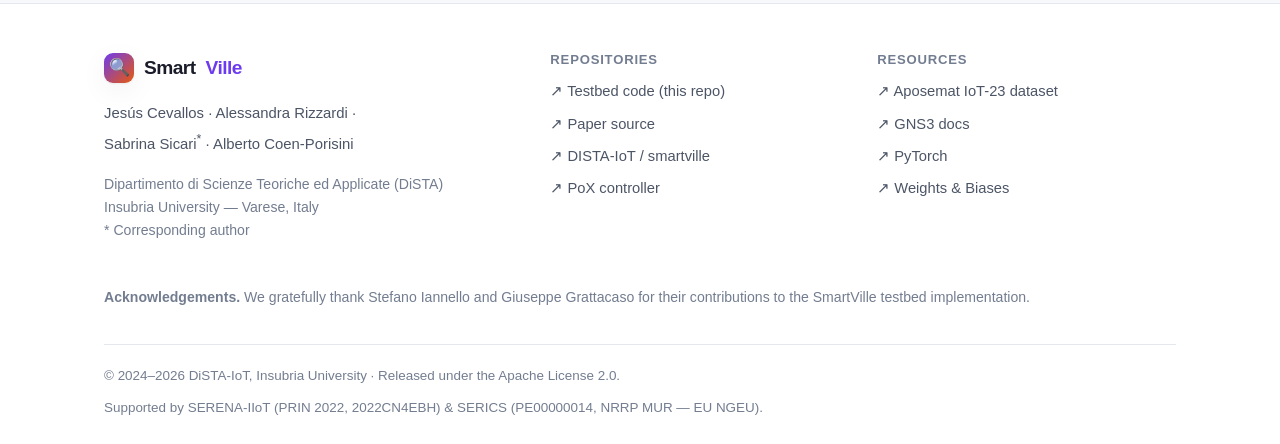
==== commit 577fce40: "Update authorship display and SmartVille citation - Remove Stefano Iannello and Giuseppe Grattacaso " ====
--- a/docs/index.html
+++ b/docs/index.html
@@ -839,12 +839,14 @@
 
     <div class="cite mt24">
       <button class="copy-btn" data-cite="smartville">Copy</button>
-      <pre id="cite-smartville">@misc{cevallos2024smartville,
-  title  = {Smartville: an open-source SDN online-intrusion detection testbed},
-  author = {Cevallos, Jesus and Iannello, Stefano and Grattacaso, Giuseppe
-            and Rizzardi, Alessandra and Sicari, Sabrina and Coen-Porisini, Alberto},
-  year   = {2024},
-  url    = {https://github.com/DISTA-IoT/smartville}
+      <pre id="cite-smartville">@article{cevallos2026smartville,
+  title   = {SmartVille: An Open-Source Testbed for Online-Learning Intrusion
+             Detection over Software-Defined Networking},
+  author  = {Cevallos, Jesus and Rizzardi, Alessandra and Sicari, Sabrina
+             and Coen-Porisini, Alberto},
+  journal = {Journal of Network and Systems Management},
+  year    = {2026},
+  note    = {In press}
 }</pre>
     </div>
 
@@ -871,8 +873,8 @@
       <div>
         <div class="brand" style="font-size:1.2rem"><span class="mark">🔍</span> Smart<em style="color:var(--primary)">Ville</em></div>
         <p class="authors mt16">
-          Jesús Cevallos · Stefano Iannello · Giuseppe Grattacaso ·<br>
-          Alessandra Rizzardi · Sabrina Sicari<sup>*</sup> · Alberto Coen-Porisini
+          Jesús Cevallos · Alessandra Rizzardi ·<br>
+          Sabrina Sicari<sup>*</sup> · Alberto Coen-Porisini
         </p>
         <p class="aff">
           Dipartimento di Scienze Teoriche ed Applicate (DiSTA)<br>
@@ -900,8 +902,13 @@
       </div>
     </div>
 
+    <p class="aff" style="margin-top:30px">
+      <b>Acknowledgements.</b> We gratefully thank Stefano Iannello and Giuseppe Grattacaso for
+      their contributions to the SmartVille testbed implementation.
+    </p>
+
     <div class="foot-bottom">
-      <span>© 2024–2025 DiSTA-IoT, Insubria University · Released under the Apache License 2.0.</span>
+      <span>© 2024–2026 DiSTA-IoT, Insubria University · Released under the Apache License 2.0.</span>
       <span class="muted">Supported by SERENA-IIoT (PRIN 2022, 2022CN4EBH) &amp; SERICS (PE00000014, NRRP MUR — EU NGEU).</span>
     </div>
   </div>
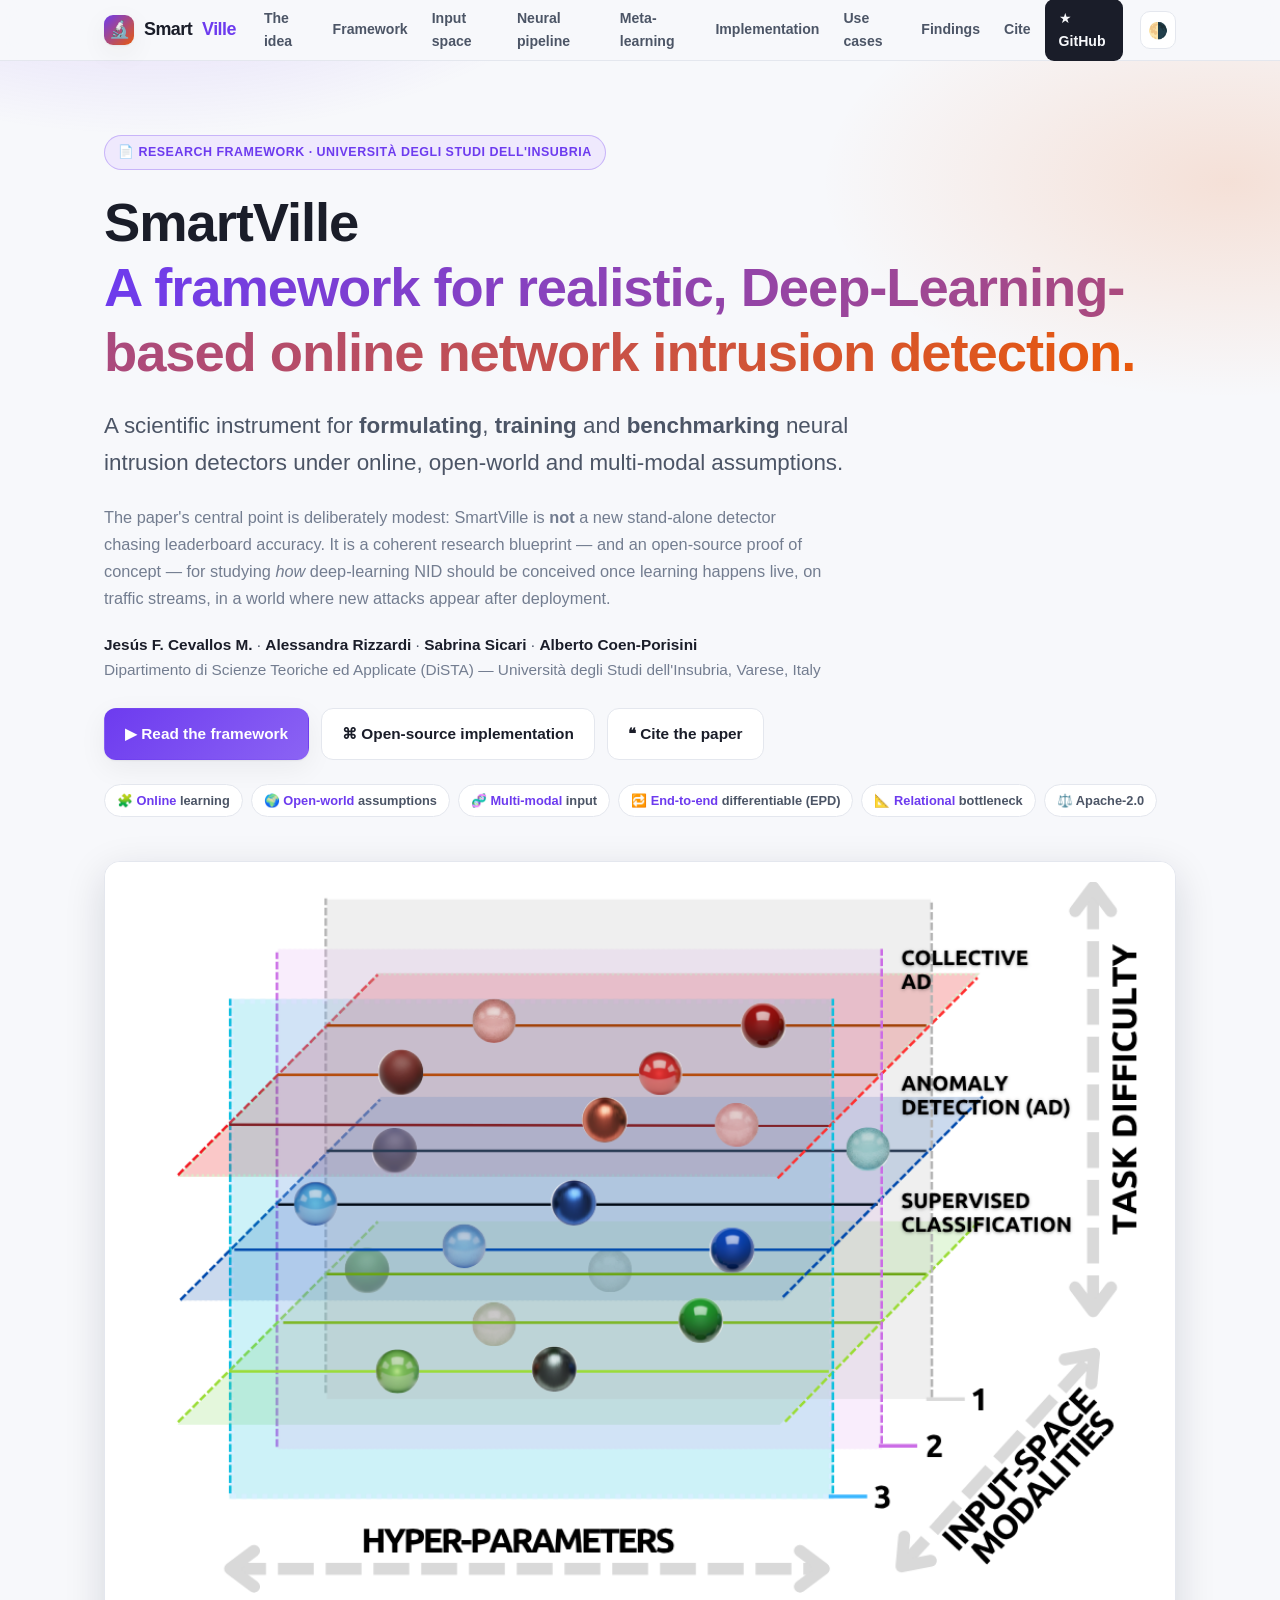
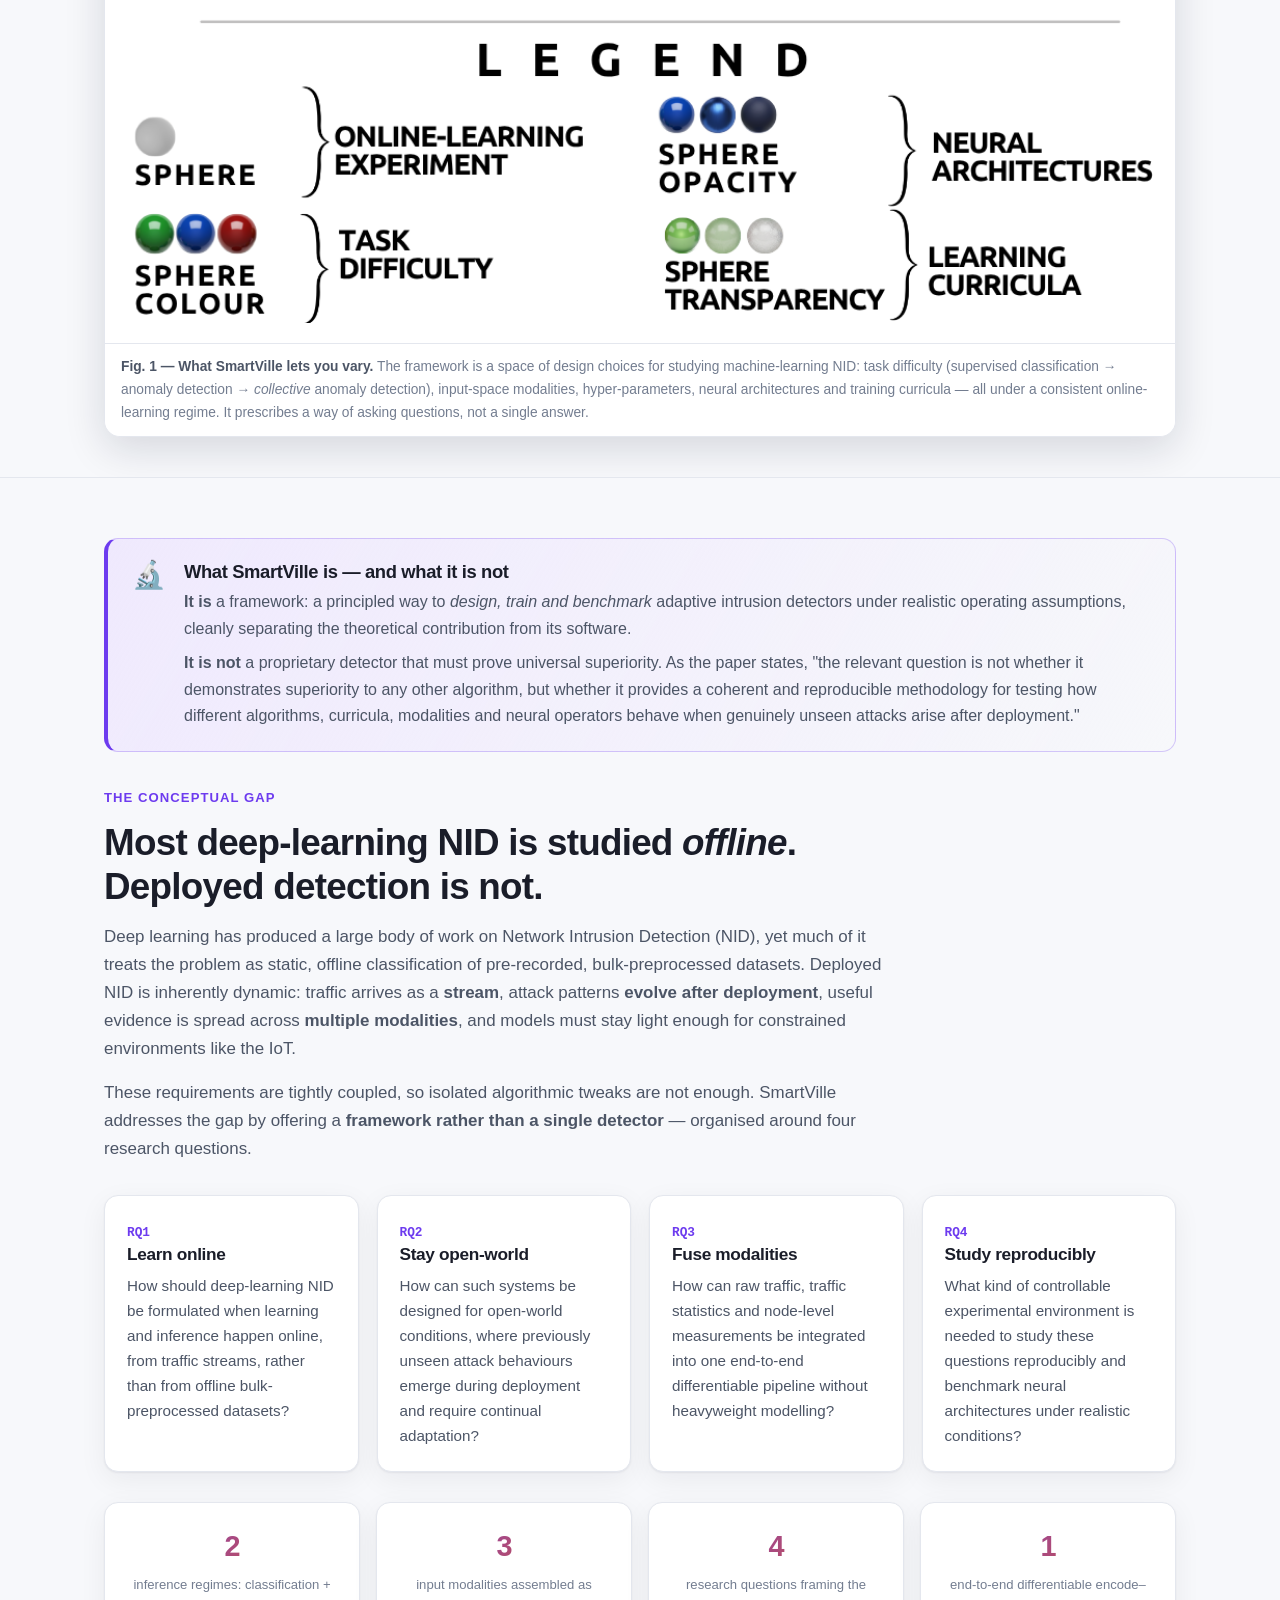
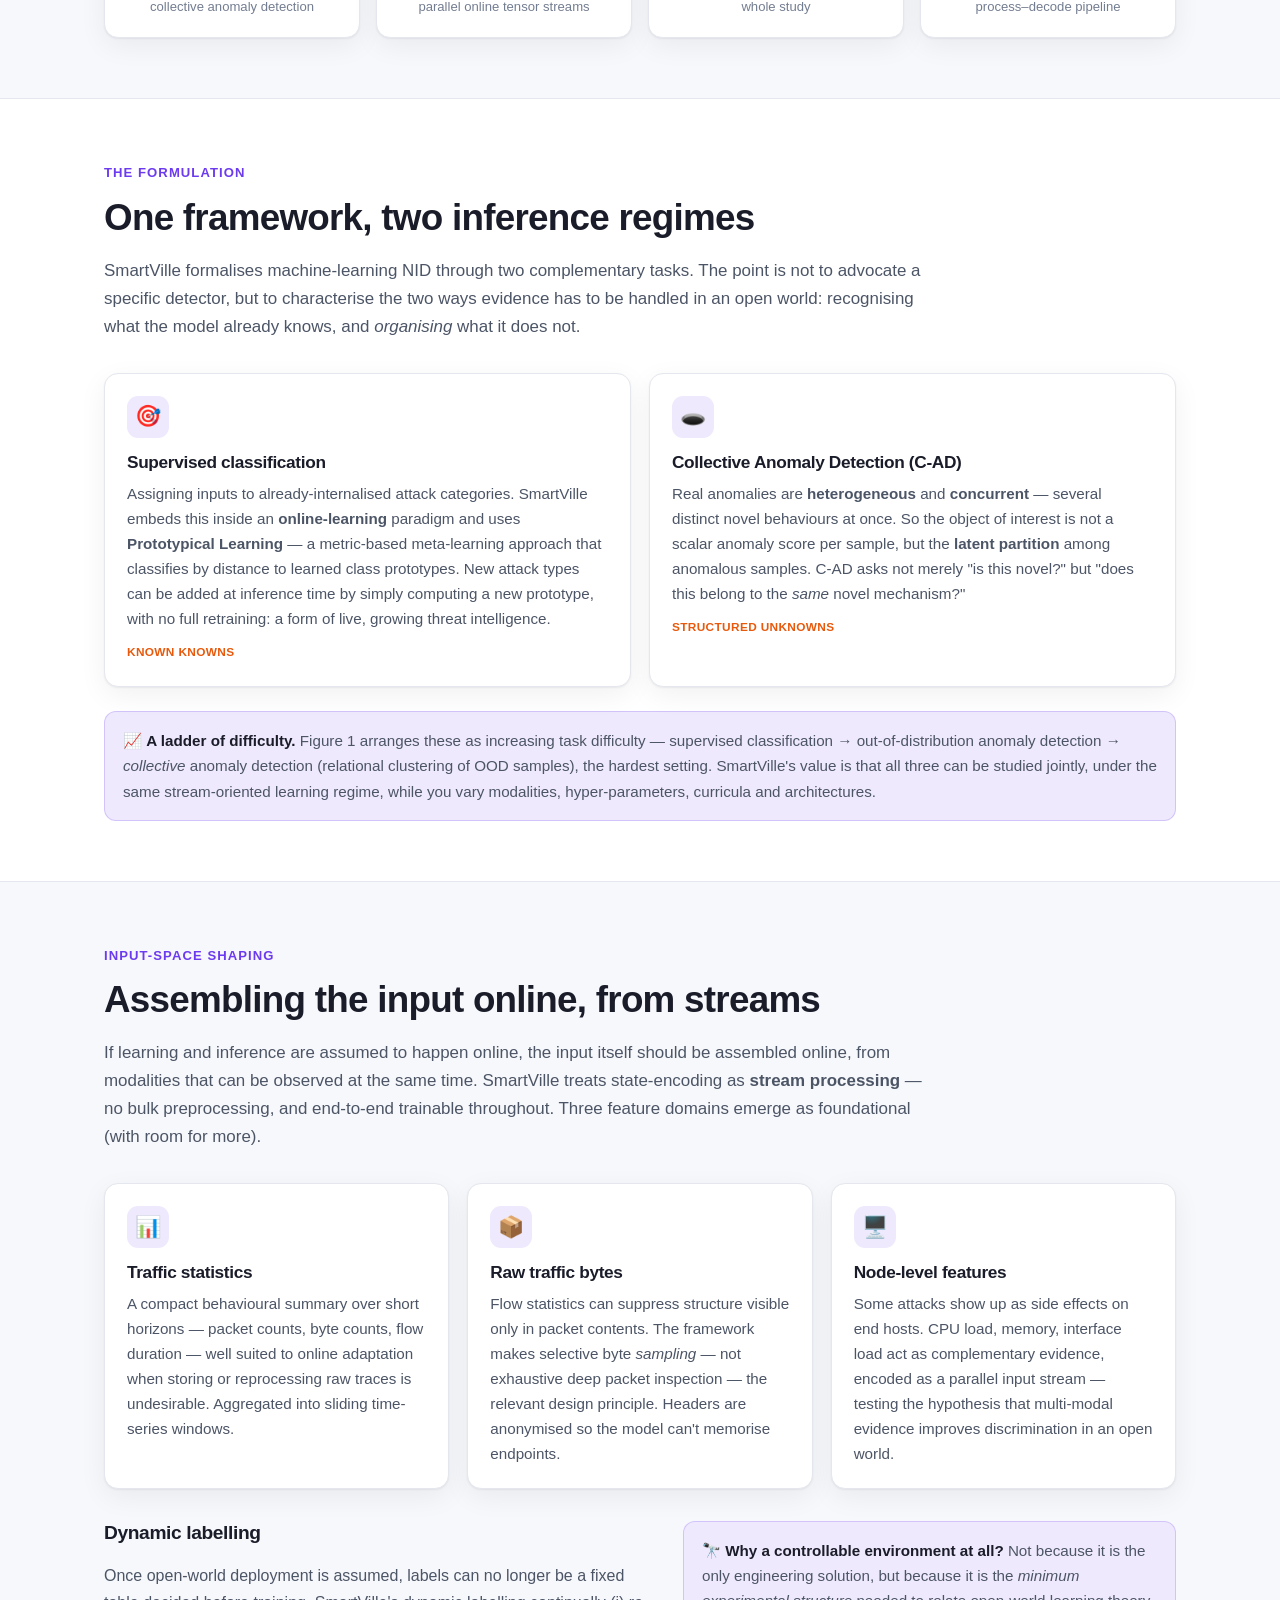
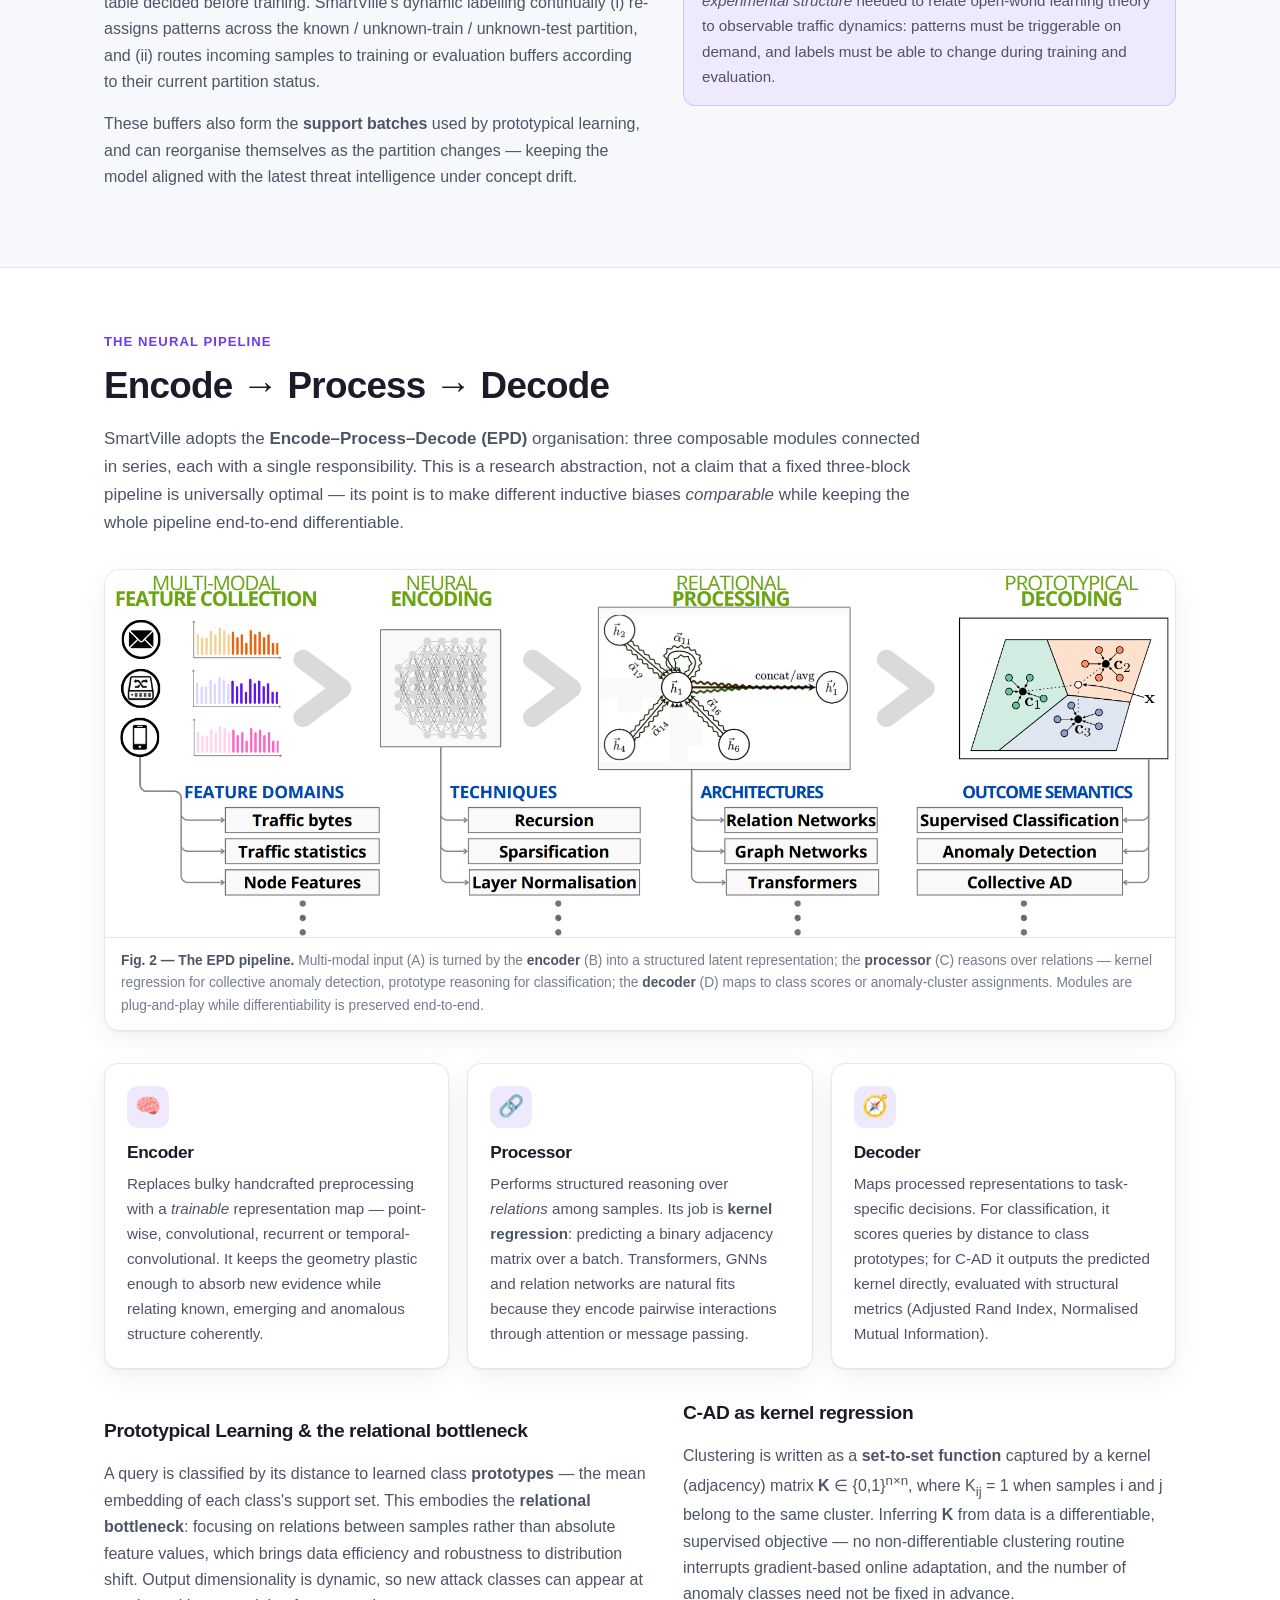
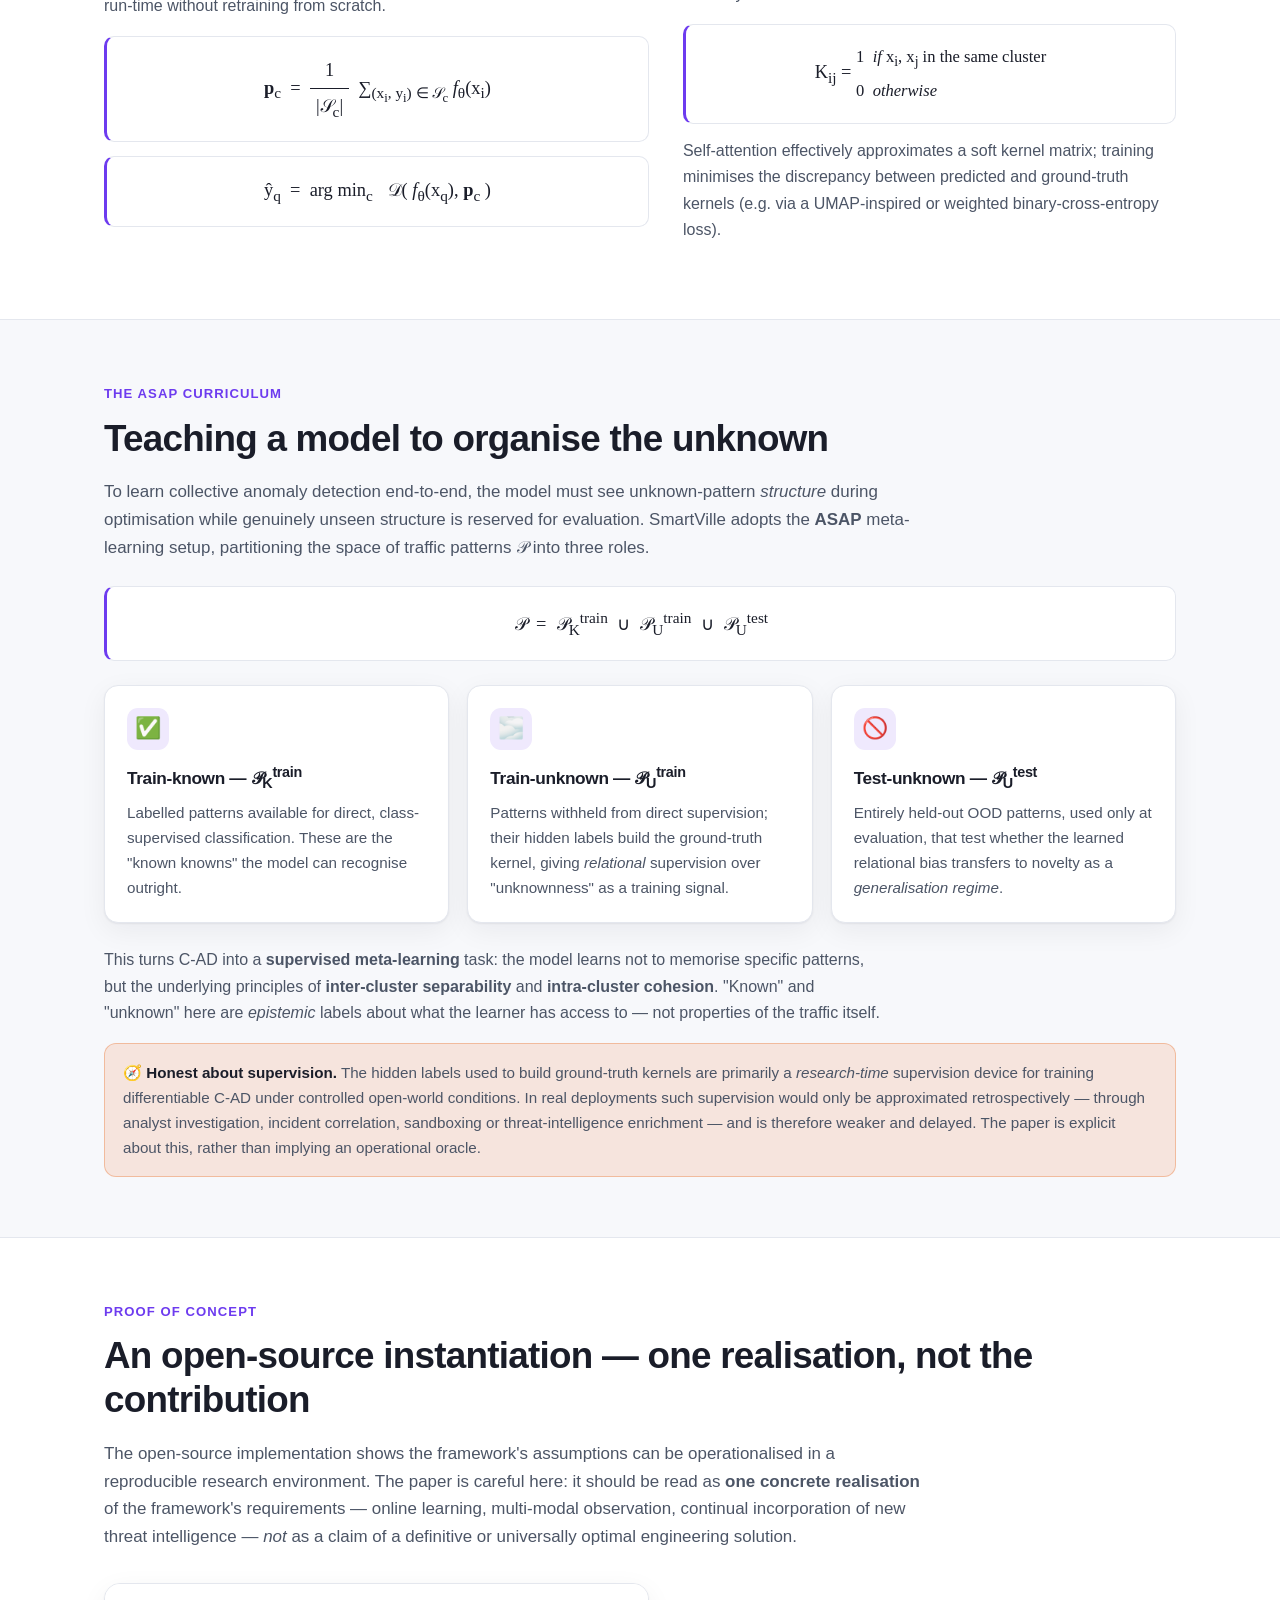
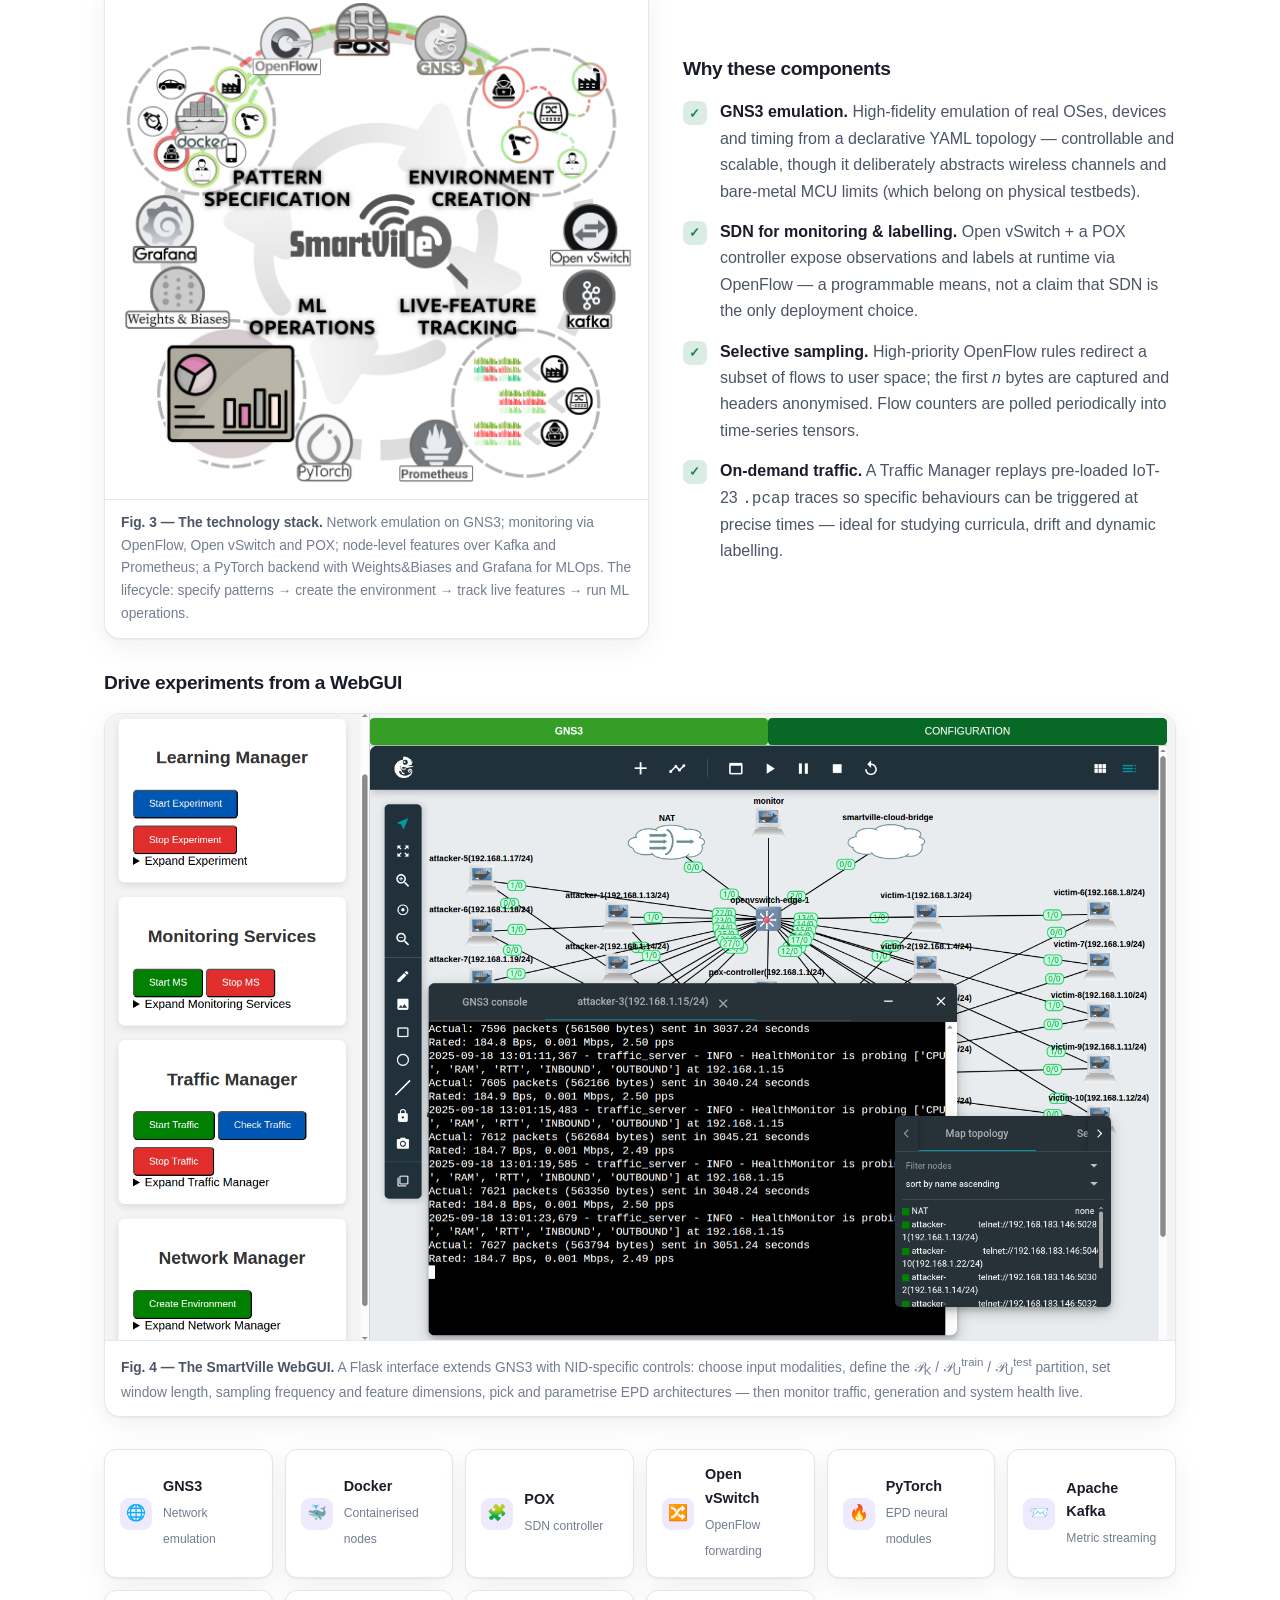
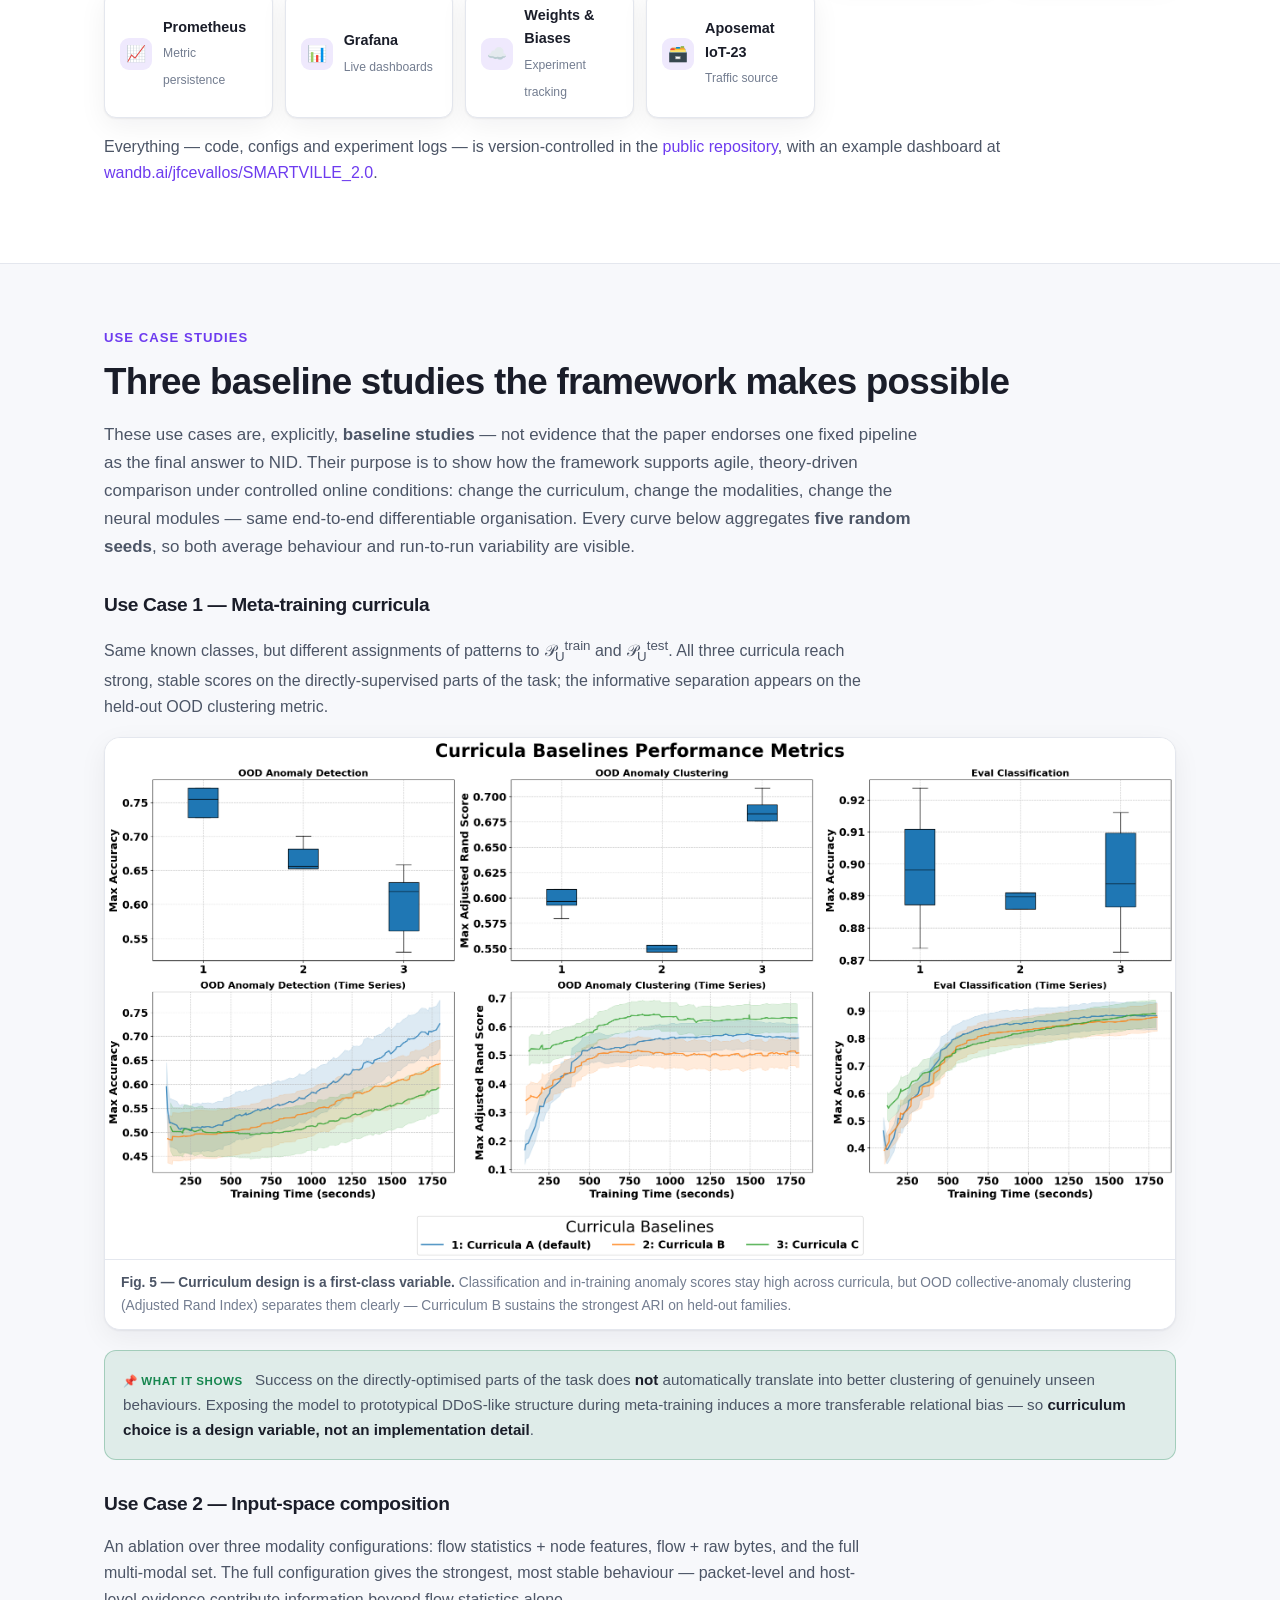
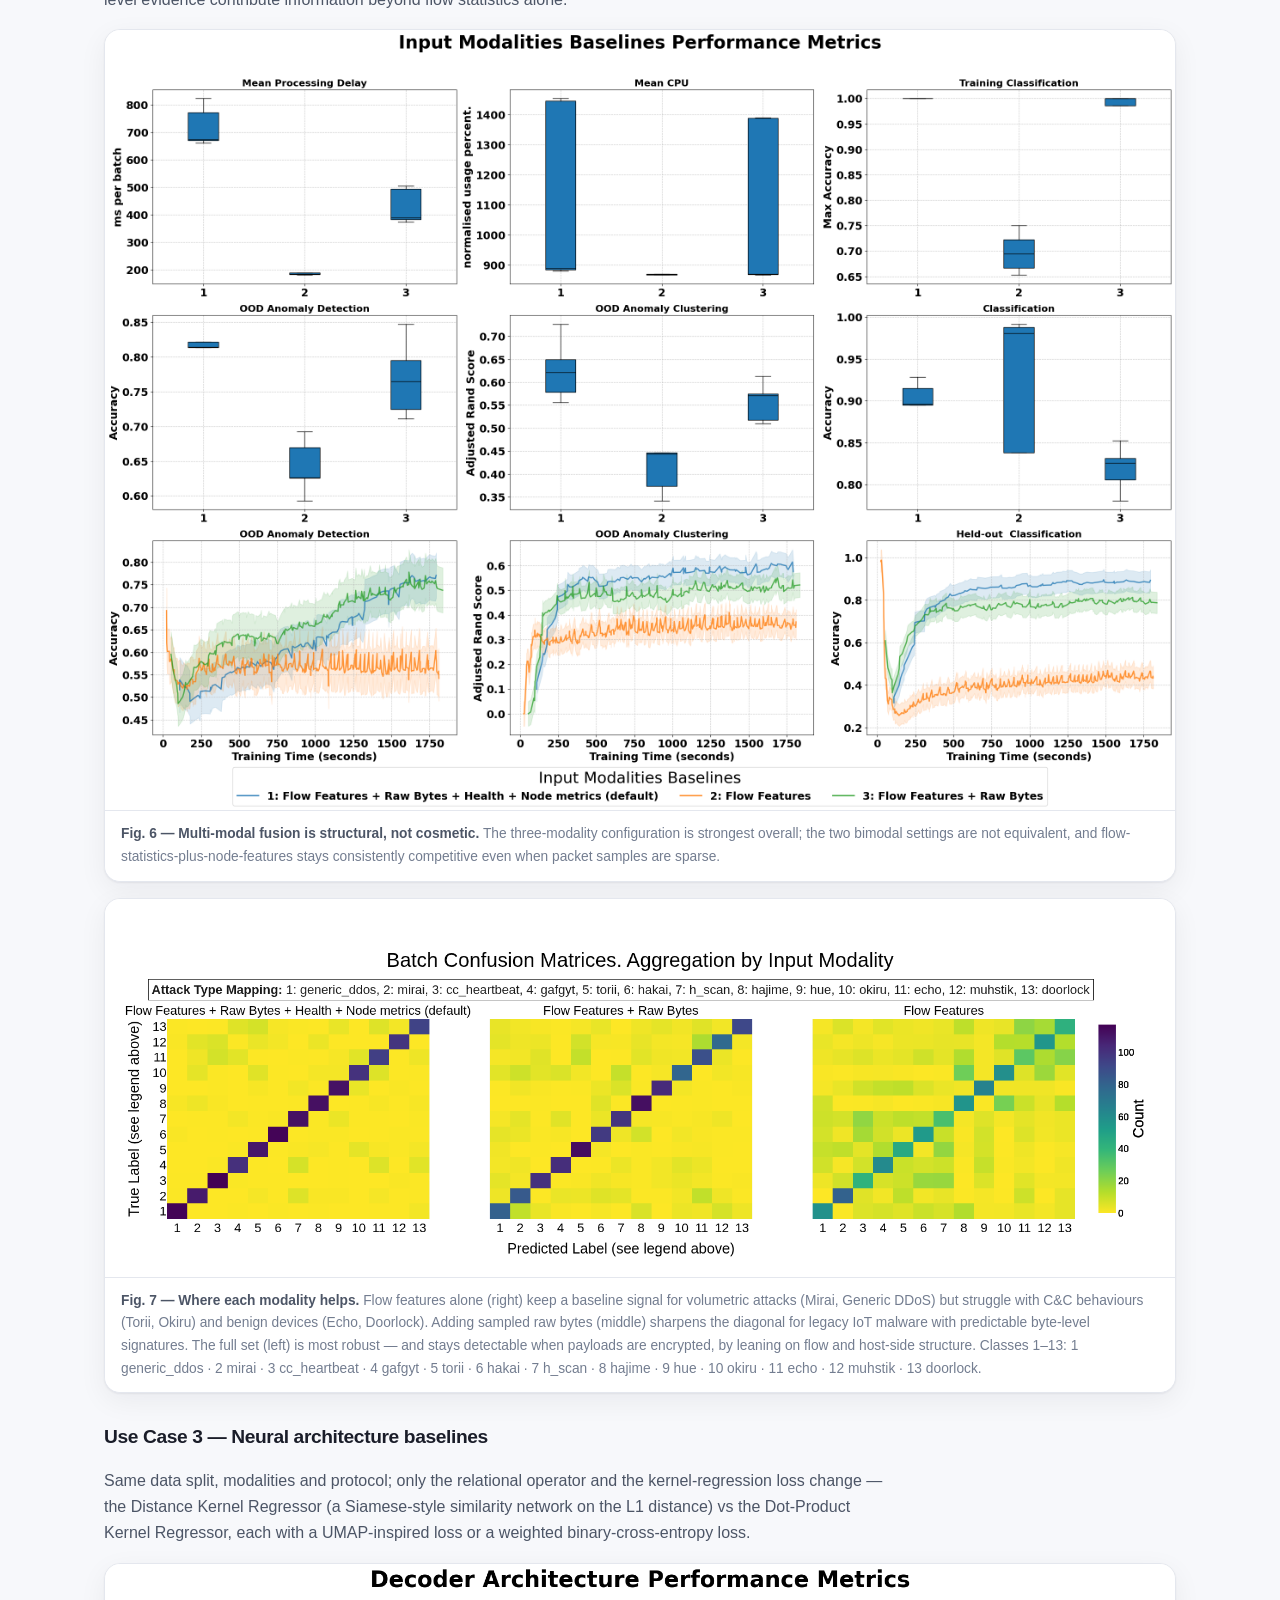
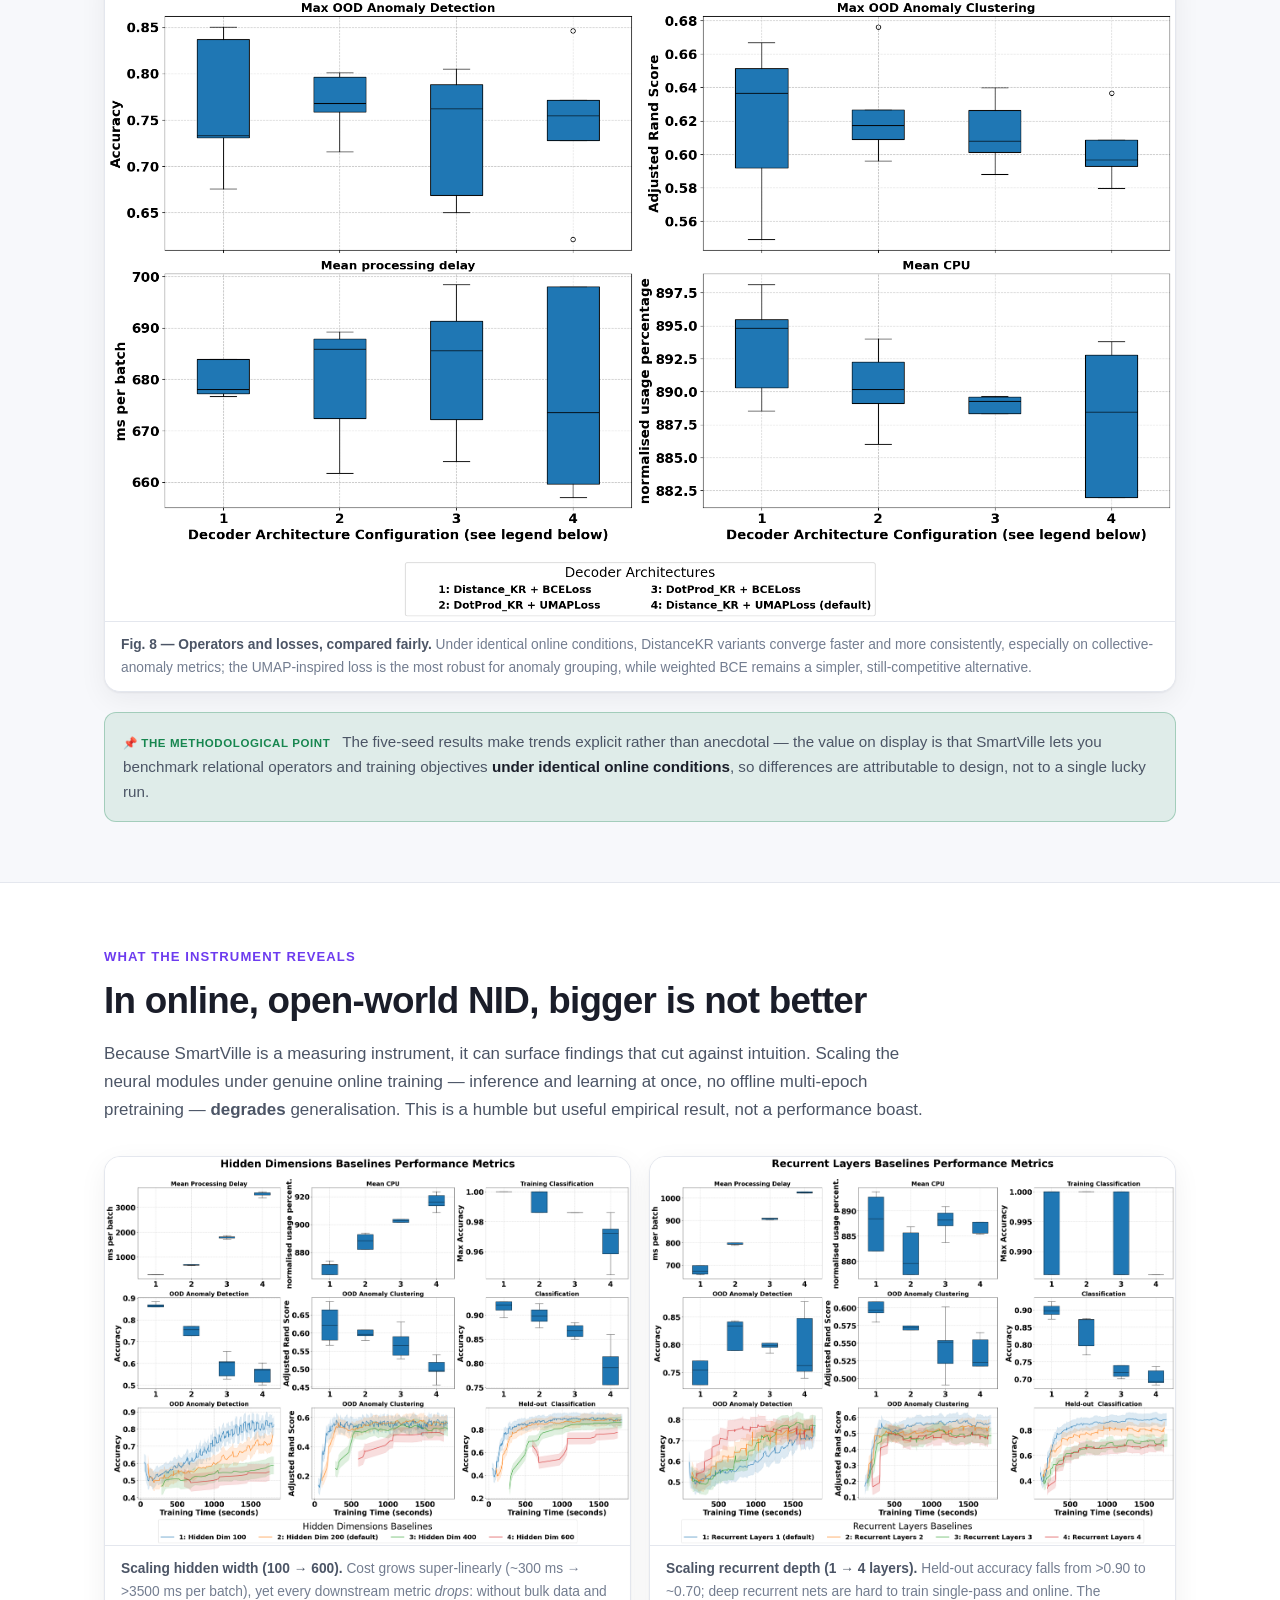
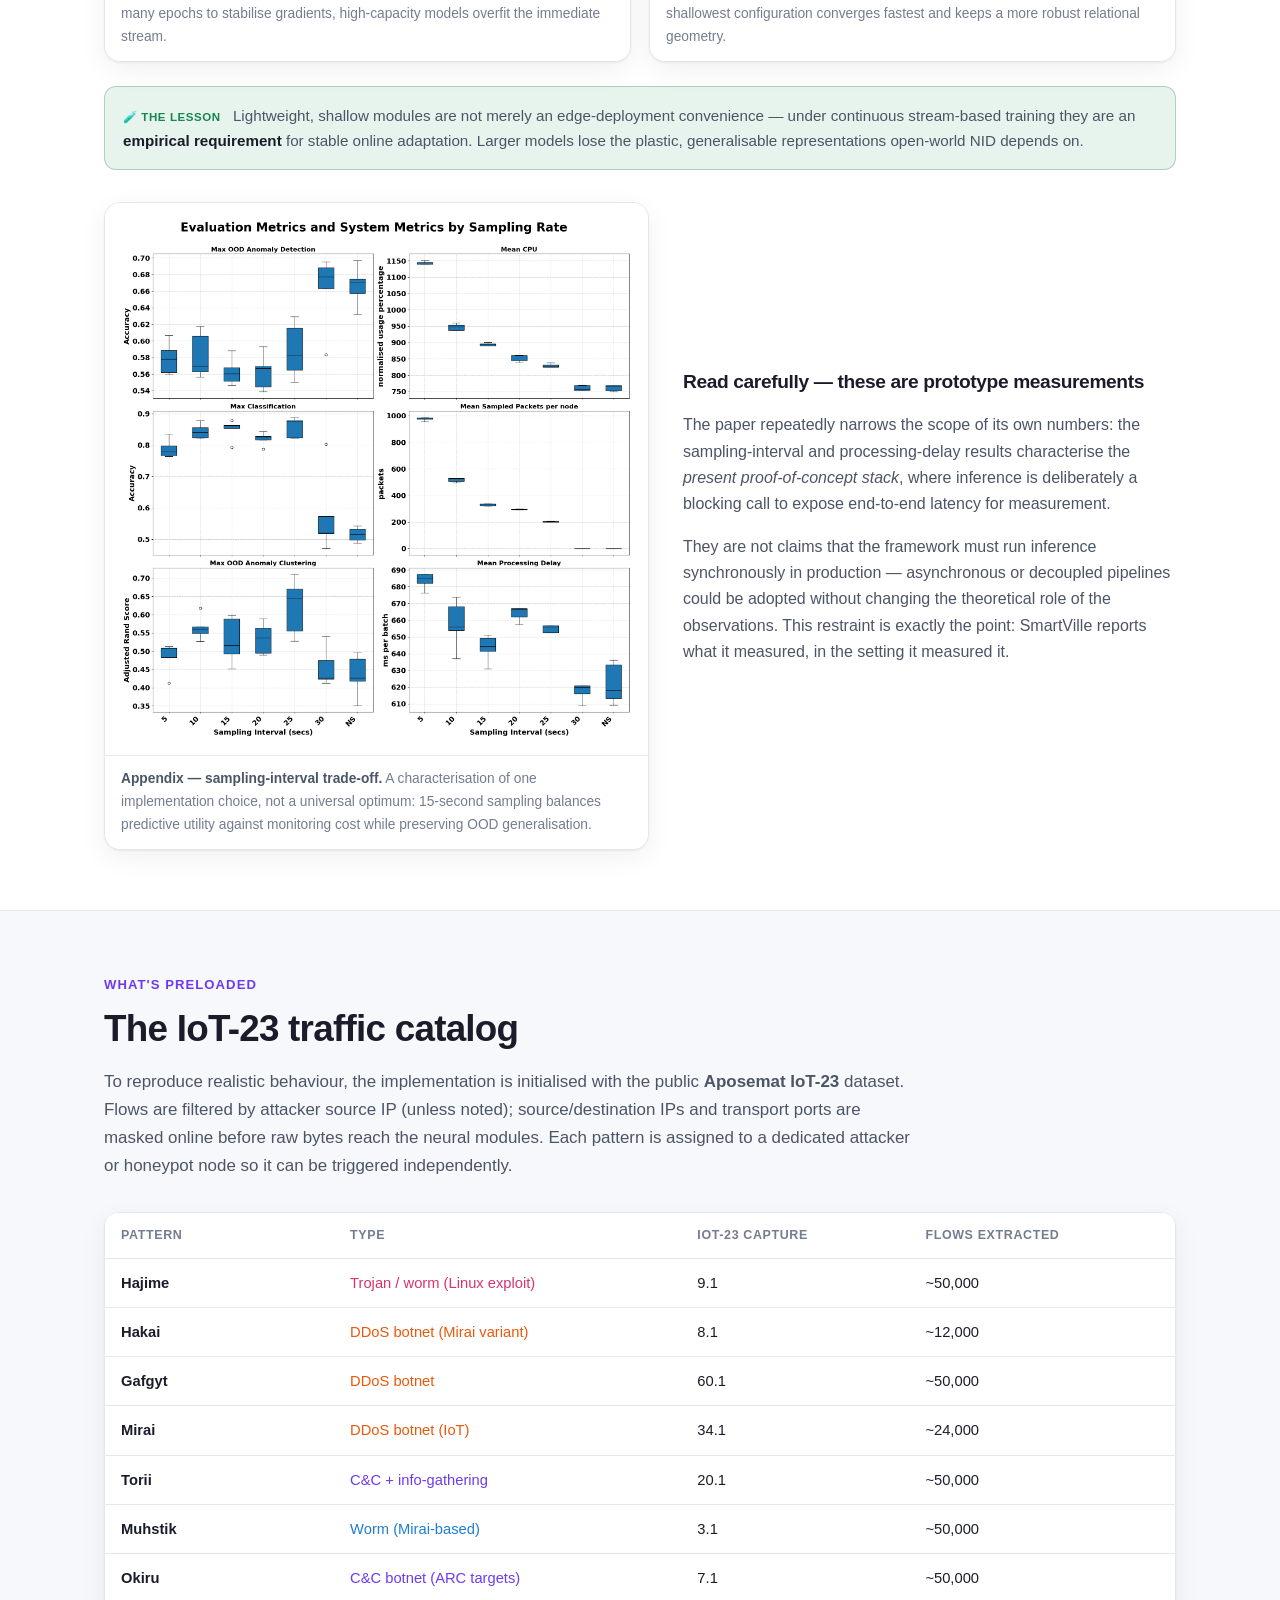
==== commit f8908a69: "Overhaul GitHub page and README around the correct framework paper Rework the /docs GitHub Pages sit" ====
--- a/docs/index.html
+++ b/docs/index.html
@@ -3,16 +3,16 @@
 <head>
 <meta charset="UTF-8" />
 <meta name="viewport" content="width=device-width, initial-scale=1.0" />
-<title>SmartVille — Open-Source SDN Online-Learning Intrusion Detection Testbed</title>
-<meta name="description" content="SmartVille is the proof-of-concept implementation of an open-source testbed for online-learning network intrusion detection over Software-Defined Networking, orchestrating GNS3, Docker, PoX/OpenFlow and PyTorch." />
-<meta name="author" content="Jesús Cevallos et al. — Insubria University" />
+<title>SmartVille — A framework for realistic Deep-Learning-based Online Network Intrusion Detection</title>
+<meta name="description" content="SmartVille is a research framework for formulating, training and benchmarking deep-learning network intrusion detectors under online, open-world and multi-modal assumptions. Not a leaderboard detector — a scientific instrument for studying neural NID." />
+<meta name="author" content="Jesús F. Cevallos M., Alessandra Rizzardi, Sabrina Sicari, Alberto Coen-Porisini — Università degli Studi dell'Insubria" />
 
 <!-- Open Graph / social preview -->
 <meta property="og:type" content="website" />
-<meta property="og:title" content="SmartVille — Online-Learning Intrusion Detection Testbed over SDN" />
-<meta property="og:description" content="Proof-of-concept implementation of an open-source online-learning NID testbed: GNS3 + Docker + PoX/OpenFlow + PyTorch." />
-<meta property="og:image" content="./assets/architecture.png" />
-<link rel="icon" href="data:image/svg+xml,%3Csvg xmlns='http://www.w3.org/2000/svg' viewBox='0 0 100 100'%3E%3Ctext y='.9em' font-size='90'%3E%F0%9F%94%8D%3C/text%3E%3C/svg%3E" />
+<meta property="og:title" content="SmartVille — A framework for realistic Deep-Learning-based Online Network Intrusion Detection" />
+<meta property="og:description" content="A research blueprint and open-source instrument for studying online, open-world, multi-modal neural intrusion detection. The contribution is the formulation and methodology — not a single detector." />
+<meta property="og:image" content="./assets/paper/framework.png" />
+<link rel="icon" href="data:image/svg+xml,%3Csvg xmlns='http://www.w3.org/2000/svg' viewBox='0 0 100 100'%3E%3Ctext y='.9em' font-size='90'%3E%F0%9F%94%AC%3C/text%3E%3C/svg%3E" />
 
 <style>
   :root {
@@ -37,6 +37,7 @@
     --maxw: 1120px;
     --mono: ui-monospace, "SF Mono", "SFMono-Regular", "Cascadia Code", Menlo, Consolas, monospace;
     --sans: "Inter", -apple-system, BlinkMacSystemFont, "Segoe UI", Roboto, Helvetica, Arial, sans-serif;
+    --serif: "Iowan Old Style", "Palatino Linotype", Palatino, Georgia, "Times New Roman", serif;
   }
   :root[data-theme="dark"], html.dark {
     --bg: #0c0e17;
@@ -98,6 +99,7 @@
   code, pre { font-family: var(--mono); }
 
   .wrap { max-width: var(--maxw); margin: 0 auto; padding: 0 24px; }
+  .narrow { max-width: 880px; }
 
   /* ---------- Nav ---------- */
   header.nav {
@@ -117,10 +119,10 @@
     box-shadow: var(--shadow);
   }
   .brand em { color: var(--primary); font-style: normal; }
-  .nav-links { display: flex; gap: 6px; margin-left: auto; align-items: center; }
+  .nav-links { display: flex; gap: 4px; margin-left: auto; align-items: center; }
   .nav-links a {
-    color: var(--text-soft); font-size: .9rem; font-weight: 550;
-    padding: 7px 11px; border-radius: 9px;
+    color: var(--text-soft); font-size: .88rem; font-weight: 550;
+    padding: 7px 10px; border-radius: 9px;
   }
   .nav-links a:hover { color: var(--text); background: var(--primary-ghost); text-decoration: none; }
   .nav-cta {
@@ -137,7 +139,7 @@
   .theme-btn:hover, .menu-btn:hover { border-color: var(--primary); }
   .menu-btn { display: none; }
 
-  @media (max-width: 900px) {
+  @media (max-width: 1000px) {
     .nav-links {
       position: absolute; top: 60px; left: 0; right: 0;
       flex-direction: column; align-items: stretch; gap: 2px;
@@ -165,14 +167,17 @@
     color: var(--primary); background: var(--primary-ghost);
     padding: 6px 13px; border-radius: 999px; border: 1px solid color-mix(in srgb, var(--primary) 30%, transparent);
   }
-  .hero h1 { font-size: clamp(2.2rem, 5.2vw, 3.7rem); margin: 20px 0 8px; font-weight: 820; }
+  .hero h1 { font-size: clamp(2.05rem, 4.8vw, 3.4rem); margin: 20px 0 8px; font-weight: 820; }
   .hero h1 .grad {
     background: linear-gradient(115deg, var(--primary), var(--accent));
     -webkit-background-clip: text; background-clip: text; color: transparent;
   }
-  .hero .tagline { font-size: clamp(1.05rem, 2.4vw, 1.4rem); color: var(--text-soft); max-width: 760px; font-weight: 500; }
-  .hero .lead { margin-top: 18px; max-width: 700px; color: var(--text-mut); font-size: 1.02rem; }
-  .cta-row { display: flex; flex-wrap: wrap; gap: 12px; margin-top: 28px; }
+  .hero .tagline { font-size: clamp(1.05rem, 2.4vw, 1.4rem); color: var(--text-soft); max-width: 780px; font-weight: 500; }
+  .hero .lead { margin-top: 18px; max-width: 720px; color: var(--text-mut); font-size: 1.02rem; }
+  .authorline { margin-top: 20px; color: var(--text-soft); font-size: .96rem; }
+  .authorline b { color: var(--text); font-weight: 650; }
+  .authorline .aff { color: var(--text-mut); }
+  .cta-row { display: flex; flex-wrap: wrap; gap: 12px; margin-top: 26px; }
   .btn {
     display: inline-flex; align-items: center; gap: 9px;
     padding: 12px 20px; border-radius: 12px; font-weight: 650; font-size: .96rem;
@@ -183,7 +188,7 @@
   .btn-ghost { background: var(--bg-elev); border-color: var(--border); color: var(--text); }
   .btn-ghost:hover { border-color: var(--primary); }
 
-  .badges { display: flex; flex-wrap: wrap; gap: 8px; margin-top: 26px; }
+  .badges { display: flex; flex-wrap: wrap; gap: 8px; margin-top: 24px; }
   .badge {
     font-size: .8rem; font-weight: 600; color: var(--text-soft);
     background: var(--bg-elev); border: 1px solid var(--border);
@@ -195,17 +200,21 @@
     margin-top: 44px; border-radius: var(--radius); overflow: hidden;
     border: 1px solid var(--border); background: #fff; box-shadow: var(--shadow-lg);
   }
-  .hero-figure img { width: 100%; }
+  .hero-figure img { width: 100%; padding: 20px; background: #fff; }
   figure { margin: 0; }
   figcaption { font-size: .86rem; color: var(--text-mut); padding: 12px 16px; border-top: 1px solid var(--border); background: var(--bg-soft); }
   figcaption b { color: var(--text-soft); }
 
   /* ---------- Sections ---------- */
-  .section { padding: 62px 0; border-top: 1px solid var(--border); }
+  .section { padding: 60px 0; border-top: 1px solid var(--border); }
   .section.alt { background: var(--bg-soft); }
   .kicker { color: var(--primary); font-weight: 700; font-size: .82rem; letter-spacing: .08em; text-transform: uppercase; }
-  .section h2 { font-size: clamp(1.7rem, 3.4vw, 2.35rem); margin: 10px 0 14px; }
+  .section h2 { font-size: clamp(1.7rem, 3.4vw, 2.3rem); margin: 10px 0 14px; }
+  .section h3 { font-size: 1.2rem; }
   .section .intro { color: var(--text-soft); font-size: 1.06rem; max-width: 820px; }
+  .section p { color: var(--text-soft); }
+  .prose { max-width: 780px; }
+  .prose p { margin: 0 0 16px; }
 
   .poc {
     display: flex; gap: 18px; align-items: flex-start;
@@ -216,7 +225,8 @@
   }
   .poc .ic { font-size: 1.7rem; line-height: 1; }
   .poc h3 { margin: 0 0 6px; font-size: 1.15rem; }
-  .poc p { margin: 0; color: var(--text-soft); }
+  .poc p { margin: 0 0 8px; color: var(--text-soft); }
+  .poc p:last-child { margin-bottom: 0; }
   .poc a { font-weight: 650; }
 
   .grid { display: grid; gap: 18px; }
@@ -236,9 +246,10 @@
     width: 42px; height: 42px; border-radius: 11px; display: grid; place-items: center;
     font-size: 21px; background: var(--primary-ghost); margin-bottom: 14px;
   }
-  .card h3 { margin: 0 0 8px; font-size: 1.12rem; }
+  .card h3 { margin: 0 0 8px; font-size: 1.08rem; }
   .card p { margin: 0; color: var(--text-soft); font-size: .95rem; }
   .card .tag { display: inline-block; margin-top: 12px; font-size: .74rem; font-weight: 700; letter-spacing: .03em; text-transform: uppercase; color: var(--accent); }
+  .card .rqn { font-family: var(--mono); font-weight: 700; color: var(--primary); font-size: .8rem; }
 
   .feature-list { list-style: none; padding: 0; margin: 0; display: grid; gap: 14px; }
   .feature-list li { display: flex; gap: 13px; align-items: flex-start; }
@@ -254,7 +265,20 @@
   @media (max-width: 860px) { .split { grid-template-columns: 1fr; } }
 
   .figbox { border: 1px solid var(--border); border-radius: var(--radius); overflow: hidden; background: #fff; box-shadow: var(--shadow); }
-  .figbox.dark-ok { background: var(--bg-elev); }
+  .figbox img { background: #fff; }
+  .figbox.pad img { padding: 16px; }
+
+  /* formula / math */
+  .formula {
+    font-family: var(--serif); font-size: 1.15rem; color: var(--text);
+    background: var(--bg-elev); border: 1px solid var(--border); border-left: 3px solid var(--primary);
+    border-radius: 10px; padding: 16px 20px; margin: 6px 0 14px; overflow-x: auto;
+    text-align: center; line-height: 1.9;
+  }
+  .formula .frac { display: inline-block; vertical-align: middle; text-align: center; }
+  .formula .frac .num { display: block; border-bottom: 1px solid currentColor; padding: 0 6px; }
+  .formula .frac .den { display: block; padding: 0 6px; }
+  .formula i { font-style: italic; }
 
   /* code */
   pre {
@@ -266,29 +290,21 @@
   pre .c { color: #7f88a3; }
   pre .p { color: #b499fb; }
   pre .s { color: #ff9d66; }
-  .code-steps { display: grid; gap: 16px; }
-  .step { display: grid; grid-template-columns: 34px 1fr; gap: 14px; align-items: start; }
-  .step .n {
-    width: 30px; height: 30px; border-radius: 9px; background: var(--primary); color: #fff;
-    font-weight: 750; display: grid; place-items: center; font-size: .9rem; margin-top: 2px;
-  }
-  .step .st-body { min-width: 0; }
-  .step h4 { margin: 4px 0 10px; font-size: 1.02rem; }
 
   /* table */
   .table-wrap { overflow-x: auto; border: 1px solid var(--border); border-radius: 14px; box-shadow: var(--shadow); }
-  table { border-collapse: collapse; width: 100%; min-width: 620px; font-size: .92rem; background: var(--bg-elev); }
+  table { border-collapse: collapse; width: 100%; min-width: 600px; font-size: .92rem; background: var(--bg-elev); }
   th, td { text-align: left; padding: 12px 16px; border-bottom: 1px solid var(--border); }
   thead th { background: var(--bg-soft); font-size: .78rem; text-transform: uppercase; letter-spacing: .05em; color: var(--text-mut); font-weight: 700; }
   tbody tr:last-child td { border-bottom: none; }
   tbody tr:hover { background: var(--primary-ghost); }
   td .pill { font-family: var(--mono); font-size: .82rem; color: var(--accent); }
-  .type-ddos { color: #e8590c; } .type-cc { color: #6d3bef; } .type-worm { color: #1c7ed6; } .type-scan { color: #2f9e44; } .type-trojan { color: #d6336c; }
+  .type-ddos { color: #e8590c; } .type-cc { color: #6d3bef; } .type-worm { color: #1c7ed6; } .type-scan { color: #2f9e44; } .type-trojan { color: #d6336c; } .type-benign { color: #0c8599; }
 
   .stat-row { display: grid; grid-template-columns: repeat(4,1fr); gap: 16px; margin-top: 30px; }
   @media (max-width: 700px) { .stat-row { grid-template-columns: repeat(2,1fr); } }
   .stat { background: var(--bg-elev); border: 1px solid var(--border); border-radius: 14px; padding: 20px; text-align: center; box-shadow: var(--shadow); }
-  .stat .num { font-size: 1.9rem; font-weight: 820; background: linear-gradient(120deg,var(--primary),var(--accent)); -webkit-background-clip: text; background-clip: text; color: transparent; letter-spacing: -.03em; }
+  .stat .num { font-size: 1.8rem; font-weight: 820; background: linear-gradient(120deg,var(--primary),var(--accent)); -webkit-background-clip: text; background-clip: text; color: transparent; letter-spacing: -.03em; }
   .stat .lbl { font-size: .82rem; color: var(--text-mut); margin-top: 4px; }
 
   .tech-grid { display: grid; grid-template-columns: repeat(auto-fill, minmax(150px, 1fr)); gap: 12px; }
@@ -302,6 +318,16 @@
 
   .callout { background: var(--primary-ghost); border: 1px solid color-mix(in srgb, var(--primary) 22%, transparent); border-radius: 12px; padding: 16px 18px; font-size: .95rem; color: var(--text-soft); }
   .callout b { color: var(--text); }
+  .callout.amber { background: color-mix(in srgb, var(--accent) 12%, transparent); border-color: color-mix(in srgb, var(--accent) 30%, transparent); }
+
+  .takeaway {
+    margin-top: 20px; padding: 16px 18px; border-radius: 12px;
+    background: color-mix(in srgb, var(--ok) 10%, transparent);
+    border: 1px solid color-mix(in srgb, var(--ok) 30%, transparent);
+    font-size: .95rem; color: var(--text-soft);
+  }
+  .takeaway b { color: var(--text); }
+  .takeaway .lbl { display: inline-flex; align-items: center; gap: 6px; font-weight: 700; color: var(--ok); text-transform: uppercase; font-size: .72rem; letter-spacing: .05em; margin-right: 8px; }
 
   /* citation */
   .cite { position: relative; }
@@ -337,15 +363,16 @@
 <!-- ================= NAV ================= -->
 <header class="nav">
   <div class="wrap nav-inner">
-    <a class="brand" href="#top"><span class="mark">🔍</span> Smart<em>Ville</em></a>
+    <a class="brand" href="#top"><span class="mark">🔬</span> Smart<em>Ville</em></a>
     <nav class="nav-links" id="navlinks">
-      <a href="#overview">Overview</a>
-      <a href="#architecture">Architecture</a>
-      <a href="#nodes">Nodes</a>
-      <a href="#detection">Detection</a>
-      <a href="#monitoring">Monitoring</a>
-      <a href="#attacks">Attacks</a>
-      <a href="#quickstart">Quickstart</a>
+      <a href="#idea">The idea</a>
+      <a href="#framework">Framework</a>
+      <a href="#input">Input space</a>
+      <a href="#pipeline">Neural pipeline</a>
+      <a href="#metalearning">Meta-learning</a>
+      <a href="#implementation">Implementation</a>
+      <a href="#usecases">Use cases</a>
+      <a href="#findings">Findings</a>
       <a href="#cite">Cite</a>
       <a class="nav-cta" href="https://github.com/DISTA-IoT/insubria-smartville" target="_blank" rel="noopener">★ GitHub</a>
     </nav>
@@ -359,355 +386,511 @@
 <!-- ================= HERO ================= -->
 <section class="hero">
   <div class="wrap">
-    <span class="eyebrow">🔬 Proof-of-Concept Implementation · Insubria University</span>
-    <h1>SmartVille<br><span class="grad">Online-learning intrusion detection, over SDN.</span></h1>
-    <p class="tagline">An open-source testbed for training network intrusion-detection systems on <b>live</b> traffic — not pre-recorded traces.</p>
+    <span class="eyebrow">📄 Research framework · Università degli Studi dell'Insubria</span>
+    <h1>SmartVille<br><span class="grad">A framework for realistic, Deep-Learning-based online network intrusion detection.</span></h1>
+    <p class="tagline">
+      A scientific instrument for <b>formulating</b>, <b>training</b> and <b>benchmarking</b> neural
+      intrusion detectors under online, open-world and multi-modal assumptions.
+    </p>
     <p class="lead">
-      This repository is the working, out-of-the-box implementation behind the paper
-      <i>“SmartVille: An Open-Source Testbed for Online-Learning Intrusion Detection over Software-Defined Networking.”</i>
-      It orchestrates GNS3 network emulation, Docker containers, real traffic replays, a PoX/OpenFlow controller and
-      PyTorch neural modules into a single reproducible sandbox.
+      The paper's central point is deliberately modest: SmartVille is <b>not</b> a new stand-alone detector
+      chasing leaderboard accuracy. It is a coherent research blueprint — and an open-source proof of concept —
+      for studying <i>how</i> deep-learning NID should be conceived once learning happens live, on traffic
+      streams, in a world where new attacks appear after deployment.
+    </p>
+
+    <p class="authorline">
+      <b>Jesús F. Cevallos M.</b> · <b>Alessandra Rizzardi</b> · <b>Sabrina Sicari</b> · <b>Alberto Coen-Porisini</b><br>
+      <span class="aff">Dipartimento di Scienze Teoriche ed Applicate (DiSTA) — Università degli Studi dell'Insubria, Varese, Italy</span>
     </p>
 
     <div class="cta-row">
-      <a class="btn btn-primary" href="https://github.com/DISTA-IoT/insubria-smartville" target="_blank" rel="noopener">⌘ Explore the code</a>
-      <a class="btn btn-ghost" href="#quickstart">▶ Quickstart</a>
+      <a class="btn btn-primary" href="#idea">▶ Read the framework</a>
+      <a class="btn btn-ghost" href="https://github.com/DISTA-IoT/insubria-smartville" target="_blank" rel="noopener">⌘ Open-source implementation</a>
       <a class="btn btn-ghost" href="#cite">❝ Cite the paper</a>
     </div>
 
     <div class="badges">
-      <span class="badge">🐳 <b>Docker</b> nodes</span>
-      <span class="badge">🌐 <b>GNS3</b> emulation</span>
-      <span class="badge">🧩 <b>PoX</b> / OpenFlow</span>
-      <span class="badge">🔥 <b>PyTorch</b> modules</span>
-      <span class="badge">📊 <b>Kafka</b> · Prometheus · Grafana</span>
-      <span class="badge">☁️ <b>Weights &amp; Biases</b></span>
+      <span class="badge">🧩 <b>Online</b> learning</span>
+      <span class="badge">🌍 <b>Open-world</b> assumptions</span>
+      <span class="badge">🧬 <b>Multi-modal</b> input</span>
+      <span class="badge">🔁 <b>End-to-end</b> differentiable (EPD)</span>
+      <span class="badge">📐 <b>Relational</b> bottleneck</span>
       <span class="badge">⚖️ Apache-2.0</span>
     </div>
 
     <figure class="hero-figure">
-      <img src="./assets/architecture.png" alt="SmartVille architecture: GNS3 + Docker containerized network on the left, an Open vSwitch SDN switch feeding flow statistics, raw traffic and node-status metrics through Kafka/Prometheus/Grafana and OpenFlow to a PoX SDN controller running PyTorch and Weights & Biases for online learning, intrusion detection, few-shot learning and zero-day attack detection." loading="lazy" />
-      <figcaption><b>Fig. 1 — Enabling technologies and working principles.</b> A containerized network (GNS3 + Docker) is monitored through OpenFlow and a Kafka/Prometheus/Grafana stack. A PoX SDN controller builds a multi-domain feature space and trains PyTorch neural modules for online learning, intrusion detection, few-shot learning and zero-day-attack (ZdA) detection.</figcaption>
+      <img src="./assets/paper/framework.png" alt="The main components and degrees of freedom of the SmartVille framework: a 3-D diagram whose vertical axis is task difficulty (supervised classification, anomaly detection, collective anomaly detection), a depth axis of input-space modalities, and a horizontal axis of hyper-parameters. Coloured spheres encode online-learning experiments, task difficulty, neural architectures and learning curricula." loading="lazy" />
+      <figcaption><b>Fig. 1 — What SmartVille lets you vary.</b> The framework is a space of design choices for studying machine-learning NID: task difficulty (supervised classification → anomaly detection → <i>collective</i> anomaly detection), input-space modalities, hyper-parameters, neural architectures and training curricula — all under a consistent online-learning regime. It prescribes a way of asking questions, not a single answer.</figcaption>
     </figure>
   </div>
 </section>
 
-<!-- ================= OVERVIEW ================= -->
-<section class="section" id="overview">
+<!-- ================= THE IDEA ================= -->
+<section class="section" id="idea">
   <div class="wrap">
     <div class="poc">
-      <div class="ic">🧪</div>
+      <div class="ic">🔬</div>
       <div>
-        <h3>This repo is the proof of concept for the paper</h3>
+        <h3>What SmartVille is — and what it is not</h3>
         <p>
-          Everything the paper describes — the SDN monitoring-and-control loop, the multi-modal feature space, the
-          prototypical online-learning detector, the automatic topology generator and the attack/honeypot catalog — is
-          implemented here as runnable code, Dockerfiles and scripts. The page below maps each contribution of the paper to
-          where it lives in the codebase. <a href="https://github.com/QwertyJacob/Smartville-Paper" target="_blank" rel="noopener">See the paper repository →</a>
-        </p>
-      </div>
-    </div>
-
-    <div class="mt32">
-      <span class="kicker">The problem</span>
-      <h2>Most ML-based intrusion detection learns <em>offline</em>. Real networks don't wait.</h2>
+          <b>It is</b> a framework: a principled way to <i>design, train and benchmark</i> adaptive intrusion detectors
+          under realistic operating assumptions, cleanly separating the theoretical contribution from its software.
+        </p>
+        <p>
+          <b>It is not</b> a proprietary detector that must prove universal superiority. As the paper states, "the relevant
+          question is not whether it demonstrates superiority to any other algorithm, but whether it provides a coherent and
+          reproducible methodology for testing how different algorithms, curricula, modalities and neural operators behave
+          when genuinely unseen attacks arise after deployment."
+        </p>
+      </div>
+    </div>
+
+    <div class="mt32 prose">
+      <span class="kicker">The conceptual gap</span>
+      <h2>Most deep-learning NID is studied <em>offline</em>. Deployed detection is not.</h2>
       <p class="intro">
-        The overwhelming majority of machine-learning research on network intrusion detection (NID) trains on pre-recorded,
-        hand-labelled traces before release — an inherently <b>offline</b> process that needs bulk pre-processing and careful
-        feature engineering. Yet cyber-threats are open-set and networks drift, so offline-trained detectors age quickly.
-        <b>Online-learning</b> — learning to detect attacks on a live network — is adaptive by design, but fewer than 20% of
-        recent ML-NID papers attempt it. The single biggest reason is the missing ingredient: an accessible, ML-ready network
-        emulation testbed. SmartVille exists to remove that entrance barrier.
+        Deep learning has produced a large body of work on Network Intrusion Detection (NID), yet much of it treats the problem
+        as static, offline classification of pre-recorded, bulk-preprocessed datasets. Deployed NID is inherently dynamic:
+        traffic arrives as a <b>stream</b>, attack patterns <b>evolve after deployment</b>, useful evidence is spread across
+        <b>multiple modalities</b>, and models must stay light enough for constrained environments like the IoT.
       </p>
+      <p class="intro mt16">
+        These requirements are tightly coupled, so isolated algorithmic tweaks are not enough. SmartVille addresses the gap by
+        offering a <b>framework rather than a single detector</b> — organised around four research questions.
+      </p>
+    </div>
+
+    <div class="grid g4 mt32">
+      <div class="card">
+        <span class="rqn">RQ1</span>
+        <h3 class="mt8">Learn online</h3>
+        <p>How should deep-learning NID be formulated when learning and inference happen online, from traffic streams, rather than from offline bulk-preprocessed datasets?</p>
+      </div>
+      <div class="card">
+        <span class="rqn">RQ2</span>
+        <h3 class="mt8">Stay open-world</h3>
+        <p>How can such systems be designed for open-world conditions, where previously unseen attack behaviours emerge during deployment and require continual adaptation?</p>
+      </div>
+      <div class="card">
+        <span class="rqn">RQ3</span>
+        <h3 class="mt8">Fuse modalities</h3>
+        <p>How can raw traffic, traffic statistics and node-level measurements be integrated into one end-to-end differentiable pipeline without heavyweight modelling?</p>
+      </div>
+      <div class="card">
+        <span class="rqn">RQ4</span>
+        <h3 class="mt8">Study reproducibly</h3>
+        <p>What kind of controllable experimental environment is needed to study these questions reproducibly and benchmark neural architectures under realistic conditions?</p>
+      </div>
     </div>
 
     <div class="stat-row">
-      <div class="stat"><div class="num">&lt;20%</div><div class="lbl">of recent ML-NID papers do online-learning</div></div>
-      <div class="stat"><div class="num">3</div><div class="lbl">feature domains fused per inference</div></div>
-      <div class="stat"><div class="num">10+</div><div class="lbl">real IoT-23 attack patterns replayed</div></div>
-      <div class="stat"><div class="num">0</div><div class="lbl">manual pre-processing steps required</div></div>
-    </div>
+      <div class="stat"><div class="num">2</div><div class="lbl">inference regimes: classification + collective anomaly detection</div></div>
+      <div class="stat"><div class="num">3</div><div class="lbl">input modalities assembled as parallel online tensor streams</div></div>
+      <div class="stat"><div class="num">4</div><div class="lbl">research questions framing the whole study</div></div>
+      <div class="stat"><div class="num">1</div><div class="lbl">end-to-end differentiable encode–process–decode pipeline</div></div>
+    </div>
+  </div>
+</section>
+
+<!-- ================= FRAMEWORK ================= -->
+<section class="section alt" id="framework">
+  <div class="wrap">
+    <span class="kicker">The formulation</span>
+    <h2>One framework, two inference regimes</h2>
+    <p class="intro">
+      SmartVille formalises machine-learning NID through two complementary tasks. The point is not to advocate a specific
+      detector, but to characterise the two ways evidence has to be handled in an open world: recognising what the model
+      already knows, and <i>organising</i> what it does not.
+    </p>
+
+    <div class="grid g2 mt32">
+      <div class="card">
+        <div class="ic">🎯</div>
+        <h3>Supervised classification</h3>
+        <p>
+          Assigning inputs to already-internalised attack categories. SmartVille embeds this inside an <b>online-learning</b>
+          paradigm and uses <b>Prototypical Learning</b> — a metric-based meta-learning approach that classifies by distance to
+          learned class prototypes. New attack types can be added at inference time by simply computing a new prototype, with no
+          full retraining: a form of live, growing threat intelligence.
+        </p>
+        <span class="tag">Known knowns</span>
+      </div>
+      <div class="card">
+        <div class="ic">🕳️</div>
+        <h3>Collective Anomaly Detection (C-AD)</h3>
+        <p>
+          Real anomalies are <b>heterogeneous</b> and <b>concurrent</b> — several distinct novel behaviours at once. So the object
+          of interest is not a scalar anomaly score per sample, but the <b>latent partition</b> among anomalous samples. C-AD asks
+          not merely "is this novel?" but "does this belong to the <i>same</i> novel mechanism?"
+        </p>
+        <span class="tag">Structured unknowns</span>
+      </div>
+    </div>
+
+    <div class="callout mt24">
+      📈 <b>A ladder of difficulty.</b> Figure&nbsp;1 arranges these as increasing task difficulty — supervised classification →
+      out-of-distribution anomaly detection → <i>collective</i> anomaly detection (relational clustering of OOD samples), the hardest
+      setting. SmartVille's value is that all three can be studied jointly, under the same stream-oriented learning regime, while you
+      vary modalities, hyper-parameters, curricula and architectures.
+    </div>
+  </div>
+</section>
+
+<!-- ================= INPUT SPACE ================= -->
+<section class="section" id="input">
+  <div class="wrap">
+    <span class="kicker">Input-space shaping</span>
+    <h2>Assembling the input online, from streams</h2>
+    <p class="intro">
+      If learning and inference are assumed to happen online, the input itself should be assembled online, from modalities that
+      can be observed at the same time. SmartVille treats state-encoding as <b>stream processing</b> — no bulk preprocessing, and
+      end-to-end trainable throughout. Three feature domains emerge as foundational (with room for more).
+    </p>
 
     <div class="grid g3 mt32">
       <div class="card">
-        <div class="ic">🧠</div>
-        <h3>A lightweight DL pipeline inside SDN</h3>
-        <p>The PoX SDN controller embeds <i>few-shot</i> and <i>zero-shot</i> neural modules for data-efficient learning and zero-day-attack detection & categorization, extending a plain layer-3 forwarding switch with ML-based NID.</p>
-        <span class="tag">Contribution 1</span>
-      </div>
-      <div class="card">
-        <div class="ic">🧬</div>
-        <h3>A rich multi-modal feature space</h3>
-        <p>Raw traffic bytes, OpenFlow flow statistics and node-status probes (CPU / RAM / latency / throughput) are fused. Two visualization strategies ship out of the box: a local Grafana dashboard and cloud logging.</p>
-        <span class="tag">Contribution 2</span>
-      </div>
-      <div class="card">
-        <div class="ic">🧱</div>
-        <h3>An extensible containerized framework</h3>
-        <p>Docker images realistically reproduce recent cyber-attacks and IoT honeypots, running on GNS3. Adding new attacks, protocols or node types is a matter of adding a Dockerfile.</p>
-        <span class="tag">Contribution 3</span>
-      </div>
-      <div class="card">
-        <div class="ic">🗺️</div>
-        <h3>Zero-touch topology generation</h3>
-        <p>A <code>star_topology</code> script instantiates attackers, victims, switches, a controller and a NAT node as GNS3 appliances — auto-configuring interfaces, IPs, names and behaviours.</p>
-        <span class="tag">Contribution 4a</span>
-      </div>
-      <div class="card">
-        <div class="ic">🎛️</div>
-        <h3>One dashboard to drive experiments</h3>
-        <p>A <code>container_manager</code> / dashboard launches attacks, benign traffic, monitoring services and training cycles — from a web GUI or a terminal CLI client.</p>
-        <span class="tag">Contribution 4b</span>
-      </div>
-      <div class="card">
-        <div class="ic">📈</div>
-        <h3>ML-DevOps built in</h3>
-        <p>Weights&nbsp;&amp;&nbsp;Biases logging tracks training/testing metrics, gradients, hyper-parameters and latent-space decompositions for reproducible online-learning experiments.</p>
-        <span class="tag">Contribution 4c</span>
-      </div>
-    </div>
-  </div>
-</section>
-
-<!-- ================= ARCHITECTURE ================= -->
-<section class="section alt" id="architecture">
-  <div class="wrap">
-    <span class="kicker">How it fits together</span>
-    <h2>Architecture &amp; working principles</h2>
-    <p class="intro">
-      SmartVille is built on GNS3, which virtualizes a realistic network scenario. Every node is a custom Docker container
-      bundling its Python dependencies, which makes the node set both extensible and resource-isolated. A single Open vSwitch
-      forwards traffic; a PoX controller observes it through OpenFlow and enriches it with node-status metrics streamed over
-      Kafka. The controller turns those observations into multi-domain feature vectors and trains the neural detector — live.
-    </p>
+        <div class="ic">📊</div>
+        <h3>Traffic statistics</h3>
+        <p>A compact behavioural summary over short horizons — packet counts, byte counts, flow duration — well suited to online adaptation when storing or reprocessing raw traces is undesirable. Aggregated into sliding time-series windows.</p>
+      </div>
+      <div class="card">
+        <div class="ic">📦</div>
+        <h3>Raw traffic bytes</h3>
+        <p>Flow statistics can suppress structure visible only in packet contents. The framework makes selective byte <i>sampling</i> — not exhaustive deep packet inspection — the relevant design principle. Headers are anonymised so the model can't memorise endpoints.</p>
+      </div>
+      <div class="card">
+        <div class="ic">🖥️</div>
+        <h3>Node-level features</h3>
+        <p>Some attacks show up as side effects on end hosts. CPU load, memory, interface load act as complementary evidence, encoded as a parallel input stream — testing the hypothesis that multi-modal evidence improves discrimination in an open world.</p>
+      </div>
+    </div>
 
     <div class="split mt32">
       <div>
-        <h3 style="margin-top:0">The SDN control loop</h3>
-        <ul class="feature-list mt16">
-          <li><span class="chk">✓</span><span><b>Separation of planes.</b> SDN splits forwarding (data plane) from control. A centralized PoX controller decides how the Open vSwitch handles packets via OpenFlow — the de-facto Southbound standard.</span></li>
-          <li><span class="chk">✓</span><span><b>Flow &amp; port probing.</b> The controller periodically issues <code>flowstats</code> / <code>portstats</code> OpenFlow requests, collects the asynchronous responses, and keeps an anonymized copy of the first <i>n</i> packets of each flow.</span></li>
-          <li><span class="chk">✓</span><span><b>Node metrics via Kafka.</b> A consumer thread pulls CPU/RAM/latency/throughput probes from a Kafka broker to widen the detector's visibility.</span></li>
-          <li><span class="chk">✓</span><span><b>Flow-miss learning.</b> When no flow rule matches a packet, the switch defers to the controller, which installs a rule — so the next similar packet is a flow-hit handled in the data plane.</span></li>
-        </ul>
-      </div>
-      <figure class="figbox">
-        <img src="./assets/sdn.png" alt="Software-defined networking planes: a traditional network on the left, an SDN in the middle showing the application plane (Northbound APIs), the SDN controller in the control plane (with Westbound and Eastbound APIs), and the data plane of network devices connected through Southbound APIs such as OpenFlow, SNMP and NETCONF." loading="lazy" />
-        <figcaption><b>Fig. 2 — SDN plane separation.</b> The controller sits between the application plane (Northbound) and the forwarding elements (Southbound / OpenFlow), giving centralized, programmable visibility over the network.</figcaption>
-      </figure>
+        <h3 style="margin-top:0">Dynamic labelling</h3>
+        <p class="muted mt8">
+          Once open-world deployment is assumed, labels can no longer be a fixed table decided before training. SmartVille's dynamic
+          labelling continually (i) re-assigns patterns across the known / unknown-train / unknown-test partition, and (ii) routes
+          incoming samples to training or evaluation buffers according to their current partition status.
+        </p>
+        <p class="muted mt8">
+          These buffers also form the <b>support batches</b> used by prototypical learning, and can reorganise themselves as the
+          partition changes — keeping the model aligned with the latest threat intelligence under concept drift.
+        </p>
+      </div>
+      <div class="callout" style="align-self:start">
+        🔭 <b>Why a controllable environment at all?</b> Not because it is the only engineering solution, but because it is the
+        <i>minimum experimental structure</i> needed to relate open-world learning theory to observable traffic dynamics: patterns
+        must be triggerable on demand, and labels must be able to change during training and evaluation.
+      </div>
     </div>
   </div>
 </section>
 
-<!-- ================= NODES ================= -->
-<section class="section" id="nodes">
-  <div class="wrap">
-    <span class="kicker">Containerized network</span>
-    <h2>Four node types, all Docker images</h2>
+<!-- ================= NEURAL PIPELINE ================= -->
+<section class="section alt" id="pipeline">
+  <div class="wrap">
+    <span class="kicker">The neural pipeline</span>
+    <h2>Encode → Process → Decode</h2>
     <p class="intro">
-      Each node in the first release is a Docker container built from a versioned Dockerfile. The design is deliberately
-      duple: the node set is easy to extend, and resource isolation is enhanced. Build them all with a single <code>make all</code>.
-    </p>
-
-    <div class="grid g2 mt32">
-      <div class="card">
-        <div class="ic">🍯</div>
-        <h3>Honeypots (victims)</h3>
-        <p>Emulate authentic IoT devices by replaying real Aposemat IoT-23 captures. IP addresses are rewritten with <b>Scapy</b> to match the testbed, then sent with <b>TcpReplay</b> to guarantee uniform send/receive pacing. A producer script streams CPU, RAM, ping and traffic metrics to Kafka.</p>
-        <span class="tag">Somfy lock · Philips HUE · Amazon Echo</span>
-      </div>
-      <div class="card">
-        <div class="ic">🦠</div>
-        <h3>Attackers</h3>
-        <p>Live-reproduce real attack patterns stored as <code>.pcap</code> files. A <code>rewrite</code> step can bulk-modify endpoint addresses for exact-fidelity replays, or the <code>replay</code> script can rewrite endpoints on the fly. Extend the range of attacks by editing the container.</p>
-        <span class="tag">Mirai · Hajime · Bashlite · Torii · …</span>
-      </div>
-      <div class="card">
-        <div class="ic">🔀</div>
-        <h3>OpenFlow switch</h3>
-        <p>A modified GNS3 Open vSwitch image. Its <code>boot.sh</code> is patched to listen for a controller on <code>br0</code> at <code>192.168.1.1:6633</code>. Behaviour — hub, L2 or L3 switch — is dictated entirely by the PoX controller through flow rules.</p>
-        <span class="tag">Open vSwitch · OpenFlow</span>
-      </div>
-      <div class="card">
-        <div class="ic">🎛️</div>
-        <h3>Controller</h3>
-        <p>The core. A PoX module (extending the sample L3 forwarding switch) that builds multi-domain feature vectors and trains the NID module. It hosts Prometheus + Grafana for the monitoring dashboard and holds the trainable neural modules.</p>
-        <span class="tag">PoX · PyTorch · Prometheus · Grafana</span>
-      </div>
-    </div>
-
-    <div class="callout mt24">
-      💡 <b>Extensibility by design.</b> Because every node is just a Docker image, enriching the emulated scenario — new attack
-      dynamics, new protocols, new device types — means adding a Dockerfile, not rebuilding the testbed.
-    </div>
-  </div>
-</section>
-
-<!-- ================= FEATURE SPACES ================= -->
-<section class="section alt">
-  <div class="wrap">
-    <span class="kicker">Multi-domain observations</span>
-    <h2>Three feature domains, fused per inference</h2>
-    <p class="intro">
-      SmartVille advocates for multi-domain feature spaces that widen the visibility of ML modules. All three domains below are
-      collected from a single SDN switch in the first release — but the modular source code lets you extend monitoring to
-      multiple forwarding elements, or to application-level data, using the existing Kafka messaging code.
-    </p>
+      SmartVille adopts the <b>Encode–Process–Decode (EPD)</b> organisation: three composable modules connected in series, each with
+      a single responsibility. This is a research abstraction, not a claim that a fixed three-block pipeline is universally optimal —
+      its point is to make different inductive biases <i>comparable</i> while keeping the whole pipeline end-to-end differentiable.
+    </p>
+
+    <figure class="figbox mt32">
+      <img src="./assets/paper/neural_pipeline.png" alt="The Encode–Process–Decode neural pipeline. Multi-modal feature collection (traffic bytes, traffic statistics, node features) feeds a neural encoder, then a relational processor built from relation networks, graph networks or transformers computing pairwise attention, then a prototypical decoder mapping to supervised classification, anomaly detection or collective anomaly detection outputs." loading="lazy" />
+      <figcaption><b>Fig. 2 — The EPD pipeline.</b> Multi-modal input (A) is turned by the <b>encoder</b> (B) into a structured latent representation; the <b>processor</b> (C) reasons over relations — kernel regression for collective anomaly detection, prototype reasoning for classification; the <b>decoder</b> (D) maps to class scores or anomaly-cluster assignments. Modules are plug-and-play while differentiability is preserved end-to-end.</figcaption>
+    </figure>
 
     <div class="grid g3 mt32">
       <div class="card">
-        <div class="ic">📊</div>
-        <h3>Flow statistics</h3>
-        <p>Periodic <code>Flowstats</code> OpenFlow requests build a sliding-window sequence of per-flow statistics from the switch. Flows are grouped by source and destination IP address. The request period is user-configurable and issued asynchronously.</p>
-      </div>
-      <div class="card">
-        <div class="ic">📦</div>
-        <h3>Raw traffic captures</h3>
-        <p>The raw bytes of the first <i>n</i> packets of each flow feed the pipeline (<i>n</i> is a CLI parameter). IP addresses and transport ports are masked by default so the neural modules can't cheat by memorizing endpoints.</p>
-      </div>
-      <div class="card">
-        <div class="ic">🖥️</div>
-        <h3>Node-status features</h3>
-        <p>A <b>Psutil</b>-based producer thread streams CPU, RAM and network metrics to Kafka; Prometheus persists them in the controller. A node under attack often shows anomalous resource-usage signatures.</p>
-      </div>
-    </div>
-
-    <div class="callout mt24">
-      🏷️ <b>Automatic labelling.</b> Assuming each attacker node performs a single attack type, its IP address is mapped to the
-      corresponding attack label. Because Kafka topics for honeypot features are named after node IPs, node-features link back to
-      attacks for free — giving the online learner a valid supervisory signal with zero manual annotation.
-    </div>
-  </div>
-</section>
-
-<!-- ================= DETECTION ================= -->
-<section class="section" id="detection">
-  <div class="wrap">
-    <span class="kicker">The intrusion-detection module</span>
-    <h2>An online-learning, zero-pre-processing, zero-day-aware detector</h2>
-    <p class="intro">
-      The NID module is designed to be modified, extended or replaced — but the reference implementation embodies four principles
-      drawn straight from the paper. It ships the open-source neural modules of <b>ASAP</b> for closed-set multi-class
-      classification, collective anomaly detection and clustering.
-    </p>
-
-    <div class="grid g2 mt32">
-      <div class="card">
-        <div class="ic">🔁</div>
-        <h3>Online-learning</h3>
-        <p>An asynchronous periodic cycle: every <i>i</i> seconds the controller classifies the current multi-modal sliding windows and back-propagates the error. Labelled tuples land in class-specific replay buffers so batch learning can shorten convergence.</p>
-      </div>
-      <div class="card">
-        <div class="ic">🧾</div>
-        <h3>Zero pre-processing</h3>
-        <p>No feature selection or hand-engineering. Deep nets extract features directly from raw bytes, flow/port stats and node probes; a trainable batch-normalization layer manages the dimensional heterogeneity of the fused inputs.</p>
-      </div>
-      <div class="card">
-        <div class="ic">🎯</div>
-        <h3>Adaptability &amp; data-efficiency</h3>
-        <p>A dynamic label encoder adds a new class encoding whenever an unseen label arrives with a sample. Prototypical learning enables <i>few-shot</i> acquisition of new attack definitions from a handful of labelled examples.</p>
-      </div>
-      <div class="card">
-        <div class="ic">🕳️</div>
-        <h3>Zero-day-attack detection</h3>
-        <p>Under the open-world assumption, a gradient-based clustering strategy classifies among multiple concurrent <i>unknown</i> behaviours. Three curricula split attacks into known / unknown-train / unknown-test for out-of-distribution experiments.</p>
+        <div class="ic">🧠</div>
+        <h3>Encoder</h3>
+        <p>Replaces bulky handcrafted preprocessing with a <i>trainable</i> representation map — point-wise, convolutional, recurrent or temporal-convolutional. It keeps the geometry plastic enough to absorb new evidence while relating known, emerging and anomalous structure coherently.</p>
+      </div>
+      <div class="card">
+        <div class="ic">🔗</div>
+        <h3>Processor</h3>
+        <p>Performs structured reasoning over <i>relations</i> among samples. Its job is <b>kernel regression</b>: predicting a binary adjacency matrix over a batch. Transformers, GNNs and relation networks are natural fits because they encode pairwise interactions through attention or message passing.</p>
+      </div>
+      <div class="card">
+        <div class="ic">🧭</div>
+        <h3>Decoder</h3>
+        <p>Maps processed representations to task-specific decisions. For classification, it scores queries by distance to class prototypes; for C-AD it outputs the predicted kernel directly, evaluated with structural metrics (Adjusted Rand Index, Normalised Mutual Information).</p>
       </div>
     </div>
 
     <div class="split mt32">
       <div>
-        <h3 style="margin-top:0">Prototypical Networks: a dynamic knowledge base</h3>
+        <h3 style="margin-top:0">Prototypical Learning &amp; the relational bottleneck</h3>
         <p class="muted mt8">
-          Instead of a fixed-size output layer, the classifier is a <b>Prototypical Network</b>. Support samples compute a
-          centroid (prototype) per class; a query's logits are inversely proportional to its Euclidean distance from each
-          prototype. Output dimension is therefore dynamic — new attack classes can appear at run-time without retraining
-          from scratch, and each learnt prototype maps to a latent attack signature.
-        </p>
-        <div class="callout mt16">
-          📐 The class-wise prototype <b>c<sub>i</sub></b> is the mean of the support latents in class <i>i</i>. Query samples are
-          scored by proximity to these prototypes — the mechanism that gives SmartVille its few-shot, open-world behaviour.
+          A query is classified by its distance to learned class <b>prototypes</b> — the mean embedding of each class's support set.
+          This embodies the <b>relational bottleneck</b>: focusing on relations between samples rather than absolute feature values,
+          which brings data efficiency and robustness to distribution shift. Output dimensionality is dynamic, so new attack classes
+          can appear at run-time without retraining from scratch.
+        </p>
+        <div class="formula" aria-label="Prototype for class c equals one over the size of its support set, times the sum of the encoder outputs over that support set.">
+          <b>p</b><sub>c</sub> &nbsp;=&nbsp;
+          <span class="frac"><span class="num">1</span><span class="den">|𝒮<sub>c</sub>|</span></span>
+          &nbsp;∑<sub>(x<sub>i</sub>, y<sub>i</sub>) ∈ 𝒮<sub>c</sub></sub> <i>f</i><sub>θ</sub>(x<sub>i</sub>)
         </div>
-      </div>
-      <figure class="figbox dark-ok">
-        <img src="./assets/formula.png" alt="Equation for computing a class prototype: c_i equals one over N_i times the sum over j of the support latent vectors z^s_j, for every prototype c_i in the class set C." loading="lazy" style="padding:22px; background:#fff;" />
-        <figcaption><b>Prototype computation.</b> Each class centroid is the average of its support latent vectors; classification scores fall off with distance from these centroids (episodic / prototypical learning, as in ASAP).</figcaption>
+        <div class="formula" aria-label="The predicted label of a query equals the class whose prototype minimises a divergence between the query embedding and the prototype.">
+          ŷ<sub>q</sub> &nbsp;=&nbsp; arg&nbsp;min<sub>c</sub> &nbsp; 𝒟( <i>f</i><sub>θ</sub>(x<sub>q</sub>), <b>p</b><sub>c</sub> )
+        </div>
+      </div>
+      <div>
+        <h3 style="margin-top:0">C-AD as kernel regression</h3>
+        <p class="muted mt8">
+          Clustering is written as a <b>set-to-set function</b> captured by a kernel (adjacency) matrix
+          <b>K</b>&nbsp;∈&nbsp;{0,1}<sup>n×n</sup>, where K<sub>ij</sub>&nbsp;=&nbsp;1 when samples i and j belong to the same cluster.
+          Inferring <b>K</b> from data is a differentiable, supervised objective — no non-differentiable clustering routine interrupts
+          gradient-based online adaptation, and the number of anomaly classes need not be fixed in advance.
+        </p>
+        <div class="formula" aria-label="K sub i j equals 1 if samples i and j belong to the same cluster, and 0 otherwise.">
+          K<sub>ij</sub> =
+          <span style="display:inline-block; text-align:left; font-size:.9em; vertical-align:middle;">
+            1 &nbsp;<i>if</i> x<sub>i</sub>, x<sub>j</sub> in the same cluster<br>
+            0 &nbsp;<i>otherwise</i>
+          </span>
+        </div>
+        <p class="muted mt8">
+          Self-attention effectively approximates a soft kernel matrix; training minimises the discrepancy between predicted and
+          ground-truth kernels (e.g. via a UMAP-inspired or weighted binary-cross-entropy loss).
+        </p>
+      </div>
+    </div>
+  </div>
+</section>
+
+<!-- ================= META-LEARNING ================= -->
+<section class="section" id="metalearning">
+  <div class="wrap">
+    <span class="kicker">The ASAP curriculum</span>
+    <h2>Teaching a model to organise the unknown</h2>
+    <p class="intro">
+      To learn collective anomaly detection end-to-end, the model must see unknown-pattern <i>structure</i> during optimisation while
+      genuinely unseen structure is reserved for evaluation. SmartVille adopts the <b>ASAP</b> meta-learning setup, partitioning the
+      space of traffic patterns 𝒫 into three roles.
+    </p>
+
+    <div class="formula mt24" aria-label="P equals P known train, union P unknown train, union P unknown test.">
+      𝒫 &nbsp;=&nbsp; 𝒫<sub>K</sub><sup>train</sup> &nbsp;∪&nbsp; 𝒫<sub>U</sub><sup>train</sup> &nbsp;∪&nbsp; 𝒫<sub>U</sub><sup>test</sup>
+    </div>
+
+    <div class="grid g3 mt24">
+      <div class="card">
+        <div class="ic">✅</div>
+        <h3>Train-known — 𝒫<sub>K</sub><sup>train</sup></h3>
+        <p>Labelled patterns available for direct, class-supervised classification. These are the "known knowns" the model can recognise outright.</p>
+      </div>
+      <div class="card">
+        <div class="ic">🌫️</div>
+        <h3>Train-unknown — 𝒫<sub>U</sub><sup>train</sup></h3>
+        <p>Patterns withheld from direct supervision; their hidden labels build the ground-truth kernel, giving <i>relational</i> supervision over "unknownness" as a training signal.</p>
+      </div>
+      <div class="card">
+        <div class="ic">🚫</div>
+        <h3>Test-unknown — 𝒫<sub>U</sub><sup>test</sup></h3>
+        <p>Entirely held-out OOD patterns, used only at evaluation, that test whether the learned relational bias transfers to novelty as a <i>generalisation regime</i>.</p>
+      </div>
+    </div>
+
+    <p class="prose mt24">
+      This turns C-AD into a <b>supervised meta-learning</b> task: the model learns not to memorise specific patterns, but the
+      underlying principles of <b>inter-cluster separability</b> and <b>intra-cluster cohesion</b>. "Known" and "unknown" here are
+      <i>epistemic</i> labels about what the learner has access to — not properties of the traffic itself.
+    </p>
+
+    <div class="callout amber mt16">
+      🧭 <b>Honest about supervision.</b> The hidden labels used to build ground-truth kernels are primarily a <i>research-time</i>
+      supervision device for training differentiable C-AD under controlled open-world conditions. In real deployments such supervision
+      would only be approximated retrospectively — through analyst investigation, incident correlation, sandboxing or threat-intelligence
+      enrichment — and is therefore weaker and delayed. The paper is explicit about this, rather than implying an operational oracle.
+    </div>
+  </div>
+</section>
+
+<!-- ================= IMPLEMENTATION ================= -->
+<section class="section alt" id="implementation">
+  <div class="wrap">
+    <span class="kicker">Proof of concept</span>
+    <h2>An open-source instantiation — one realisation, not the contribution</h2>
+    <p class="intro">
+      The open-source implementation shows the framework's assumptions can be operationalised in a reproducible research environment.
+      The paper is careful here: it should be read as <b>one concrete realisation</b> of the framework's requirements — online learning,
+      multi-modal observation, continual incorporation of new threat intelligence — <i>not</i> as a claim of a definitive or universally
+      optimal engineering solution.
+    </p>
+
+    <div class="split mt32">
+      <figure class="figbox pad">
+        <img src="./assets/paper/implementation.png" alt="The SmartVille implementation lifecycle drawn as a cycle: pattern specification (OpenFlow, POX, GNS3, Docker), environment creation (attacker, honeypot, monitor, victim nodes), live-feature tracking (Open vSwitch, Kafka, Prometheus streaming node metrics), and ML operations (PyTorch, Weights & Biases, Grafana)." loading="lazy" />
+        <figcaption><b>Fig. 3 — The technology stack.</b> Network emulation on GNS3; monitoring via OpenFlow, Open vSwitch and POX; node-level features over Kafka and Prometheus; a PyTorch backend with Weights&amp;Biases and Grafana for MLOps. The lifecycle: specify patterns → create the environment → track live features → run ML operations.</figcaption>
       </figure>
-    </div>
+      <div>
+        <h3 style="margin-top:0">Why these components</h3>
+        <ul class="feature-list mt16">
+          <li><span class="chk">✓</span><span><b>GNS3 emulation.</b> High-fidelity emulation of real OSes, devices and timing from a declarative YAML topology — controllable and scalable, though it deliberately abstracts wireless channels and bare-metal MCU limits (which belong on physical testbeds).</span></li>
+          <li><span class="chk">✓</span><span><b>SDN for monitoring &amp; labelling.</b> Open vSwitch + a POX controller expose observations and labels at runtime via OpenFlow — a programmable means, not a claim that SDN is the only deployment choice.</span></li>
+          <li><span class="chk">✓</span><span><b>Selective sampling.</b> High-priority OpenFlow rules redirect a subset of flows to user space; the first <i>n</i> bytes are captured and headers anonymised. Flow counters are polled periodically into time-series tensors.</span></li>
+          <li><span class="chk">✓</span><span><b>On-demand traffic.</b> A Traffic Manager replays pre-loaded IoT-23 <code>.pcap</code> traces so specific behaviours can be triggered at precise times — ideal for studying curricula, drift and dynamic labelling.</span></li>
+        </ul>
+      </div>
+    </div>
+
+    <h3 class="mt32">Drive experiments from a WebGUI</h3>
+    <figure class="figbox mt16">
+      <img src="./assets/paper/webgui.png" alt="The SmartVille WebGUI. A left control panel with Learning Manager, Monitoring Services, Traffic Manager and Network Manager sections sits beside an embedded GNS3 view of a star topology of attacker and victim nodes around a central monitor, with a live console streaming traffic-server health probes." loading="lazy" />
+      <figcaption><b>Fig. 4 — The SmartVille WebGUI.</b> A Flask interface extends GNS3 with NID-specific controls: choose input modalities, define the 𝒫<sub>K</sub> / 𝒫<sub>U</sub><sup>train</sup> / 𝒫<sub>U</sub><sup>test</sup> partition, set window length, sampling frequency and feature dimensions, pick and parametrise EPD architectures — then monitor traffic, generation and system health live.</figcaption>
+    </figure>
+
+    <div class="tech-grid mt32">
+      <div class="tech"><span class="d">🌐</span><div><b>GNS3</b><small>Network emulation</small></div></div>
+      <div class="tech"><span class="d">🐳</span><div><b>Docker</b><small>Containerised nodes</small></div></div>
+      <div class="tech"><span class="d">🧩</span><div><b>POX</b><small>SDN controller</small></div></div>
+      <div class="tech"><span class="d">🔀</span><div><b>Open vSwitch</b><small>OpenFlow forwarding</small></div></div>
+      <div class="tech"><span class="d">🔥</span><div><b>PyTorch</b><small>EPD neural modules</small></div></div>
+      <div class="tech"><span class="d">📨</span><div><b>Apache Kafka</b><small>Metric streaming</small></div></div>
+      <div class="tech"><span class="d">📈</span><div><b>Prometheus</b><small>Metric persistence</small></div></div>
+      <div class="tech"><span class="d">📊</span><div><b>Grafana</b><small>Live dashboards</small></div></div>
+      <div class="tech"><span class="d">☁️</span><div><b>Weights &amp; Biases</b><small>Experiment tracking</small></div></div>
+      <div class="tech"><span class="d">🗃️</span><div><b>Aposemat IoT-23</b><small>Traffic source</small></div></div>
+    </div>
+    <p class="muted mt16">
+      Everything — code, configs and experiment logs — is version-controlled in the
+      <a href="https://github.com/DISTA-IoT/insubria-smartville" target="_blank" rel="noopener">public repository</a>, with an example
+      dashboard at <a href="https://wandb.ai/jfcevallos/SMARTVILLE_2.0" target="_blank" rel="noopener">wandb.ai/jfcevallos/SMARTVILLE_2.0</a>.
+    </p>
   </div>
 </section>
 
-<!-- ================= TOPOLOGY ================= -->
-<section class="section alt" id="topology">
-  <div class="wrap">
-    <span class="kicker">Zero-touch scenarios</span>
-    <h2>Automatic topology generation</h2>
+<!-- ================= USE CASES ================= -->
+<section class="section" id="usecases">
+  <div class="wrap">
+    <span class="kicker">Use case studies</span>
+    <h2>Three baseline studies the framework makes possible</h2>
     <p class="intro">
-      A <code>star_topology</code> script builds a honeypot-and-attacker scenario with a single command. Nodes attach to the Open
-      vSwitch, which attaches to the controller; a second edge switch links everything to a GNS3 NAT node for Internet access
-      (needed for cloud logging and for measuring latency as a node feature). The default scenario spins up seven attackers and
-      seven victims — and it's all driven by the <code>container_manager</code>.
-    </p>
-
-    <figure class="figbox mt32">
-      <img src="./assets/topology.png" alt="A SmartVille star topology as seen in the GNS3 desktop GUI: multiple attacker nodes on the left and victim nodes on the right, each with an assigned 192.168.1.x IP address, all connected through two Open vSwitch nodes to a central PoX controller and a NAT cloud for Internet access." loading="lazy" />
-      <figcaption><b>Fig. 3 — A star topology in the GNS3 GUI.</b> Attackers, victims, forwarding elements, a controller and a NAT node are created as GNS3 appliances on a fresh project. The generator auto-assigns interfaces, IP addresses, names and per-node behaviours from the script parameters.</figcaption>
+      These use cases are, explicitly, <b>baseline studies</b> — not evidence that the paper endorses one fixed pipeline as the final
+      answer to NID. Their purpose is to show how the framework supports agile, theory-driven comparison under controlled online
+      conditions: change the curriculum, change the modalities, change the neural modules — same end-to-end differentiable
+      organisation. Every curve below aggregates <b>five random seeds</b>, so both average behaviour and run-to-run variability are visible.
+    </p>
+
+    <!-- UC1 -->
+    <h3 class="mt32">Use Case 1 — Meta-training curricula</h3>
+    <p class="prose">
+      Same known classes, but different assignments of patterns to 𝒫<sub>U</sub><sup>train</sup> and 𝒫<sub>U</sub><sup>test</sup>.
+      All three curricula reach strong, stable scores on the directly-supervised parts of the task; the informative separation appears
+      on the held-out OOD clustering metric.
+    </p>
+    <figure class="figbox mt16">
+      <img src="./assets/paper/curricula.png" alt="Curricula baselines performance metrics across five seeds. Box plots and time-series for OOD anomaly detection accuracy, OOD anomaly clustering (Adjusted Rand Index) and evaluation classification accuracy, comparing curricula A, B and C over training time." loading="lazy" />
+      <figcaption><b>Fig. 5 — Curriculum design is a first-class variable.</b> Classification and in-training anomaly scores stay high across curricula, but OOD collective-anomaly clustering (Adjusted Rand Index) separates them clearly — Curriculum B sustains the strongest ARI on held-out families.</figcaption>
     </figure>
-
-    <div class="callout mt24">
-      🧩 <b>Configurable &amp; reproducible.</b> Topology size and node behaviour (env vars, start commands, labels, IPs) come from
-      Hydra config files — e.g. <code>python3 utils/star_topology.py override=acid</code>. Modify the modular script to define
-      entirely new topologies.
+    <div class="takeaway">
+      <span class="lbl">📌 What it shows</span>
+      Success on the directly-optimised parts of the task does <b>not</b> automatically translate into better clustering of genuinely
+      unseen behaviours. Exposing the model to prototypical DDoS-like structure during meta-training induces a more transferable relational
+      bias — so <b>curriculum choice is a design variable, not an implementation detail</b>.
+    </div>
+
+    <!-- UC2 -->
+    <h3 class="mt32">Use Case 2 — Input-space composition</h3>
+    <p class="prose">
+      An ablation over three modality configurations: flow statistics + node features, flow + raw bytes, and the full multi-modal set.
+      The full configuration gives the strongest, most stable behaviour — packet-level and host-level evidence contribute information
+      beyond flow statistics alone.
+    </p>
+    <figure class="figbox mt16">
+      <img src="./assets/paper/modalities.png" alt="Input-modality baselines across five seeds: processing delay, CPU, classification accuracy, OOD anomaly detection, OOD anomaly clustering and held-out classification, comparing full multi-modal input, flow features only, and flow+raw-bytes over training time." loading="lazy" />
+      <figcaption><b>Fig. 6 — Multi-modal fusion is structural, not cosmetic.</b> The three-modality configuration is strongest overall; the two bimodal settings are not equivalent, and flow-statistics-plus-node-features stays consistently competitive even when packet samples are sparse.</figcaption>
+    </figure>
+    <figure class="figbox pad mt16">
+      <img src="./assets/paper/confmat.png" alt="Aggregated confusion matrices over five seeds for three modality configurations. The full multi-modal matrix (left) has the sharpest diagonal; flow-plus-raw-bytes (middle) is slightly noisier; flow-features-only (right) shows the most off-diagonal confusion, especially for command-and-control and benign device classes." loading="lazy" />
+      <figcaption><b>Fig. 7 — Where each modality helps.</b> Flow features alone (right) keep a baseline signal for volumetric attacks (Mirai, Generic DDoS) but struggle with C&amp;C behaviours (Torii, Okiru) and benign devices (Echo, Doorlock). Adding sampled raw bytes (middle) sharpens the diagonal for legacy IoT malware with predictable byte-level signatures. The full set (left) is most robust — and stays detectable when payloads are encrypted, by leaning on flow and host-side structure. Classes 1–13: 1 generic_ddos · 2 mirai · 3 cc_heartbeat · 4 gafgyt · 5 torii · 6 hakai · 7 h_scan · 8 hajime · 9 hue · 10 okiru · 11 echo · 12 muhstik · 13 doorlock.</figcaption>
+    </figure>
+
+    <!-- UC3 -->
+    <h3 class="mt32">Use Case 3 — Neural architecture baselines</h3>
+    <p class="prose">
+      Same data split, modalities and protocol; only the relational operator and the kernel-regression loss change — the Distance
+      Kernel Regressor (a Siamese-style similarity network on the L1 distance) vs the Dot-Product Kernel Regressor, each with a
+      UMAP-inspired loss or a weighted binary-cross-entropy loss.
+    </p>
+    <figure class="figbox mt16">
+      <img src="./assets/paper/arch_baselines.png" alt="Decoder architecture performance metrics across five seeds: max OOD anomaly detection accuracy, max OOD anomaly clustering ARI, mean processing delay and mean CPU, comparing DistanceKR and DotProdKR operators each with BCE or UMAP-inspired losses." loading="lazy" />
+      <figcaption><b>Fig. 8 — Operators and losses, compared fairly.</b> Under identical online conditions, DistanceKR variants converge faster and more consistently, especially on collective-anomaly metrics; the UMAP-inspired loss is the most robust for anomaly grouping, while weighted BCE remains a simpler, still-competitive alternative.</figcaption>
+    </figure>
+    <div class="takeaway">
+      <span class="lbl">📌 The methodological point</span>
+      The five-seed results make trends explicit rather than anecdotal — the value on display is that SmartVille lets you benchmark
+      relational operators and training objectives <b>under identical online conditions</b>, so differences are attributable to design,
+      not to a single lucky run.
     </div>
   </div>
 </section>
 
-<!-- ================= MONITORING ================= -->
-<section class="section" id="monitoring">
-  <div class="wrap">
-    <span class="kicker">Observability</span>
-    <h2>Two ways to watch an experiment</h2>
+<!-- ================= FINDINGS / SCALING ================= -->
+<section class="section alt" id="findings">
+  <div class="wrap">
+    <span class="kicker">What the instrument reveals</span>
+    <h2>In online, open-world NID, bigger is not better</h2>
     <p class="intro">
-      SmartVille pre-packages both a <b>local</b> node-status dashboard and a <b>cloud</b> ML-metrics tracker, so you can watch the
-      network and the learner at the same time.
-    </p>
-
-    <div class="split mt32">
-      <div>
-        <h3 style="margin-top:0">Node metrics: Kafka → Prometheus → Grafana</h3>
-        <p class="muted mt8">
-          Producer scripts on the nodes publish CPU, RAM and network metrics to <b>Kafka</b> topics (one per node). The controller
-          consumes them; <b>Prometheus</b> persists the stream into a time-series store; <b>Grafana</b> renders live dashboards.
-          Anomalous patterns in these node-level signals enrich the detector's feature space.
-        </p>
-      </div>
-      <figure class="figbox dark-ok">
-        <img src="./assets/trio.png" alt="Paper figure: representation of Kafka, Prometheus and Grafana interactions. Network devices send device-status data (1) to Kafka; Prometheus retrieves it (2) and stores it (3) in a NoSQL database; Grafana retrieves (4) and manipulates (5) the data and shows it (6) to the user." loading="lazy" style="background:#fff; padding:14px;" />
-        <figcaption><b>Fig. 4 — Kafka · Prometheus · Grafana interactions</b> (paper, Appendix C). Arrows show the flow of data; each label's <i>(n)</i> gives the order: device-status data → Kafka → Prometheus (persisted in NoSQL) → Grafana → user.</figcaption>
-      </figure>
-    </div>
+      Because SmartVille is a measuring instrument, it can surface findings that cut against intuition. Scaling the neural modules under
+      genuine online training — inference and learning at once, no offline multi-epoch pretraining — <b>degrades</b> generalisation. This
+      is a humble but useful empirical result, not a performance boast.
+    </p>
 
     <div class="grid g2 mt32">
       <figure class="figbox">
-        <img src="./assets/grafana.png" alt="Grafana dashboard screenshots showing time-series of inbound network traffic (lower panel) and CPU usage (upper panel) for network nodes over time." loading="lazy" />
-        <figcaption><b>Fig. 5 — Grafana node dashboards.</b> Live history of node-status metrics (here: inbound traffic and CPU usage). SmartVille tracks CPU, RAM, latency and inbound/outbound traffic per node.</figcaption>
+        <img src="./assets/paper/hdims.png" alt="Hidden-dimension scaling baselines: as the hidden size grows from 100 to 600, mean processing delay and CPU rise sharply while OOD anomaly detection, OOD clustering ARI and held-out classification accuracy all decline and grow more variable." loading="lazy" />
+        <figcaption><b>Scaling hidden width (100 → 600).</b> Cost grows super-linearly (~300 ms → &gt;3500 ms per batch), yet every downstream metric <i>drops</i>: without bulk data and many epochs to stabilise gradients, high-capacity models overfit the immediate stream.</figcaption>
       </figure>
       <figure class="figbox">
-        <img src="./assets/wandb.png" alt="Weights & Biases cloud dashboard showing multiple training and testing metric plots and latent-space decompositions pre-packaged with SmartVille." loading="lazy" />
-        <figcaption><b>Fig. 6 — Weights &amp; Biases ML tracking.</b> Pre-packaged plots for training/testing metrics and significant latent-space decompositions, logged to the cloud for reproducible experiments.</figcaption>
+        <img src="./assets/paper/r_layers.png" alt="Recurrent-depth scaling baselines: deepening the temporal encoder from 1 to 4 layers increases processing delay and reduces held-out classification accuracy from over 0.90 to around 0.70, with a corresponding decline in anomaly-clustering ARI." loading="lazy" />
+        <figcaption><b>Scaling recurrent depth (1 → 4 layers).</b> Held-out accuracy falls from &gt;0.90 to ~0.70; deep recurrent nets are hard to train single-pass and online. The shallowest configuration converges fastest and keeps a more robust relational geometry.</figcaption>
       </figure>
     </div>
+
+    <div class="takeaway mt24">
+      <span class="lbl">🧪 The lesson</span>
+      Lightweight, shallow modules are not merely an edge-deployment convenience — under continuous stream-based training they are an
+      <b>empirical requirement</b> for stable online adaptation. Larger models lose the plastic, generalisable representations open-world
+      NID depends on.
+    </div>
+
+    <div class="split mt32">
+      <figure class="figbox pad">
+        <img src="./assets/paper/sampling_intervals.png" alt="Sampling-interval analyses: evaluation metrics, number of sampled packets and processing delay for no-sampling and 5-, 15- and 30-second SDN sampling periods, showing that 15 seconds preserves OOD generalisation while lowering monitoring frequency and that 30 seconds can yield zero sampled packets." loading="lazy" />
+        <figcaption><b>Appendix — sampling-interval trade-off.</b> A characterisation of one implementation choice, not a universal optimum: 15-second sampling balances predictive utility against monitoring cost while preserving OOD generalisation.</figcaption>
+      </figure>
+      <div>
+        <h3 style="margin-top:0">Read carefully — these are prototype measurements</h3>
+        <p class="muted mt8">
+          The paper repeatedly narrows the scope of its own numbers: the sampling-interval and processing-delay results characterise the
+          <i>present proof-of-concept stack</i>, where inference is deliberately a blocking call to expose end-to-end latency for measurement.
+        </p>
+        <p class="muted mt8">
+          They are not claims that the framework must run inference synchronously in production — asynchronous or decoupled pipelines could
+          be adopted without changing the theoretical role of the observations. This restraint is exactly the point: SmartVille reports what
+          it measured, in the setting it measured it.
+        </p>
+      </div>
+    </div>
   </div>
 </section>
 
-<!-- ================= ATTACKS ================= -->
-<section class="section alt" id="attacks">
-  <div class="wrap">
-    <span class="kicker">Realistic traffic</span>
-    <h2>The attack &amp; honeypot catalog</h2>
+<!-- ================= ATTACK CATALOG ================= -->
+<section class="section" id="catalog">
+  <div class="wrap">
+    <span class="kicker">What's preloaded</span>
+    <h2>The IoT-23 traffic catalog</h2>
     <p class="intro">
-      Attack and benign patterns are extracted from the publicly available <b>Aposemat IoT-23</b> captures and replayed at faithful
-      pacing. Unless noted, flows are filtered by attacker source IP; source/destination IPs and transport ports are masked online
-      before the raw bytes reach the neural modules.
+      To reproduce realistic behaviour, the implementation is initialised with the public <b>Aposemat IoT-23</b> dataset. Flows are filtered
+      by attacker source IP (unless noted); source/destination IPs and transport ports are masked online before raw bytes reach the neural
+      modules. Each pattern is assigned to a dedicated attacker or honeypot node so it can be triggered independently.
     </p>
 
     <div class="table-wrap mt32">
@@ -716,13 +899,13 @@
           <tr><th>Pattern</th><th>Type</th><th>IoT-23 capture</th><th>Flows extracted</th></tr>
         </thead>
         <tbody>
-          <tr><td><b>Hajime</b></td><td class="type-trojan">Trojan (Linux exploit)</td><td class="pill">9.1</td><td>~50,000</td></tr>
-          <tr><td><b>Hakai</b></td><td class="type-ddos">DDoS botnet (Mirai/Gafgyt)</td><td class="pill">8.1</td><td>~12,000</td></tr>
-          <tr><td><b>Bashlite</b></td><td class="type-ddos">DDoS botnet</td><td class="pill">60.1</td><td>~50,000</td></tr>
+          <tr><td><b>Hajime</b></td><td class="type-trojan">Trojan / worm (Linux exploit)</td><td class="pill">9.1</td><td>~50,000</td></tr>
+          <tr><td><b>Hakai</b></td><td class="type-ddos">DDoS botnet (Mirai variant)</td><td class="pill">8.1</td><td>~12,000</td></tr>
+          <tr><td><b>Gafgyt</b></td><td class="type-ddos">DDoS botnet</td><td class="pill">60.1</td><td>~50,000</td></tr>
           <tr><td><b>Mirai</b></td><td class="type-ddos">DDoS botnet (IoT)</td><td class="pill">34.1</td><td>~24,000</td></tr>
           <tr><td><b>Torii</b></td><td class="type-cc">C&amp;C + info-gathering</td><td class="pill">20.1</td><td>~50,000</td></tr>
           <tr><td><b>Muhstik</b></td><td class="type-worm">Worm (Mirai-based)</td><td class="pill">3.1</td><td>~50,000</td></tr>
-          <tr><td><b>Okiru</b></td><td class="type-cc">C&amp;C botnet (ARC)</td><td class="pill">7.1</td><td>~50,000</td></tr>
+          <tr><td><b>Okiru</b></td><td class="type-cc">C&amp;C botnet (ARC targets)</td><td class="pill">7.1</td><td>~50,000</td></tr>
           <tr><td><b>Horizontal Scan</b></td><td class="type-scan">Reconnaissance</td><td class="pill">1.1</td><td>~50,000</td></tr>
           <tr><td><b>C&amp;C HeartBeat</b></td><td class="type-cc">C&amp;C heartbeat</td><td class="pill">7.1</td><td>~1,500</td></tr>
           <tr><td><b>Generic DDoS</b></td><td class="type-ddos">DDoS (C&amp;C context)</td><td class="pill">7.1</td><td>~50,000</td></tr>
@@ -730,126 +913,48 @@
       </table>
     </div>
 
-    <h3 class="mt32">IoT honeypots (attack victims)</h3>
+    <h3 class="mt32">IoT honeypots (benign devices / attack victims)</h3>
     <div class="grid g3 mt16">
       <div class="card"><div class="ic">🔐</div><h3>Somfy door lock</h3><p>Smart-lock flows from Honeypot 7.1 — reproduced by two nodes in the reference topology.</p></div>
       <div class="card"><div class="ic">💡</div><h3>Philips HUE lamp</h3><p>Smart-LED flows from Honeypot 4.1 — reproduced by one node.</p></div>
       <div class="card"><div class="ic">🔊</div><h3>Amazon Echo</h3><p>Personal-assistant flows from Honeypot 5.1 — reproduced by one node.</p></div>
     </div>
-    <p class="muted mt16">All flow-extraction code is open-sourced alongside the testbed. See the repository's <code>iot23_dataset</code> and <code>data_supply_chain.MD</code> for details.</p>
+
+    <div class="callout mt24">
+      🏙️ <b>The motivating scenario.</b> Picture a small organisation or smart building where heterogeneous devices talk through a monitored
+      access switch. The operator can't control the external adversary but does control the local monitoring — and wants to flag both
+      already-known malicious classes <i>and</i> groups of traffic whose joint behaviour is novel. The threat model is deliberately simple:
+      the switch, telemetry and orchestration are trusted; the adversary is an external actor (or malware on infected endpoints) whose
+      effects show up in packets, flow statistics and node metrics.
+    </div>
+    <p class="muted mt16">
+      Flow-extraction code is open-sourced; see the repository's <code>iot23_dataset/</code> and <code>data_supply_chain.MD</code>, and the
+      original captures at <a href="https://www.stratosphereips.org/datasets-iot23" target="_blank" rel="noopener">stratosphereips.org/datasets-iot23</a>.
+    </p>
   </div>
 </section>
 
-<!-- ================= QUICKSTART ================= -->
-<section class="section" id="quickstart">
-  <div class="wrap">
-    <span class="kicker">Get running</span>
-    <h2>Quickstart</h2>
-    <p class="intro">
-      SmartVille runs on a Linux host with a Docker engine and a GNS3 server. Tested on GNS3 2.2.54 and Python 3.12.3. Full
-      instructions live in the repository <a href="https://github.com/DISTA-IoT/insubria-smartville#readme" target="_blank" rel="noopener">README</a>.
-    </p>
-
-    <div class="code-steps mt32">
-      <div class="step">
-        <div class="n">1</div>
-        <div class="st-body">
-          <h4>Install dependencies &amp; set your W&amp;B key</h4>
-          <pre><span class="c"># create a .env file next to the README with your Weights &amp; Biases key</span>
-WANDB_API_KEY=pastehereyourwandbapikey
-
-<span class="c"># python deps for the host-side scripts</span>
-<span class="p">pip</span> install -r requirements.txt</pre>
-        </div>
-      </div>
-      <div class="step">
-        <div class="n">2</div>
-        <div class="st-body">
-          <h4>Build the Docker node images</h4>
-          <pre><span class="c"># build every node image (controller, victim, attacker, switch)</span>
-<span class="p">make</span> all</pre>
-        </div>
-      </div>
-      <div class="step">
-        <div class="n">3</div>
-        <div class="st-body">
-          <h4>Generate a topology <span class="muted">(GNS3 server must be running)</span></h4>
-          <pre><span class="p">python3</span> utils/star_topology.py
-<span class="c"># or a named profile via Hydra:</span>
-<span class="p">python3</span> utils/star_topology.py override=acid</pre>
-        </div>
-      </div>
-      <div class="step">
-        <div class="n">4</div>
-        <div class="st-body">
-          <h4>Launch the dashboard &amp; drive the experiment</h4>
-          <pre><span class="p">python3</span> dashboard/dash.py override=acid
-<span class="c"># open the GUI at http://localhost:7777 — start monitoring,</span>
-<span class="c"># launch traffic/attacks, and start the training cycle.</span></pre>
-        </div>
-      </div>
-      <div class="step">
-        <div class="n">5</div>
-        <div class="st-body">
-          <h4>Replay an attack from an attacker node <span class="muted">(example)</span></h4>
-          <pre><span class="c"># send the Hakai attack to 192.168.1.4</span>
-<span class="p">python3</span> replay.py hakai <span class="s">192.168.1.4</span>
-
-<span class="c"># start the SmartController PoX component (training)</span>
-./pox.py smartController.smartController</pre>
-        </div>
-      </div>
-    </div>
-
-    <div class="callout mt24">
-      ⚙️ Command-line arguments for training — feature domains, hyper-parameters, metric logging — are read from
-      <code>smartville.yaml</code>. A terminal-only workflow is available via <code>dashboard/dash_cli.py</code>.
-    </div>
-  </div>
-</section>
-
-<!-- ================= TECH STACK ================= -->
-<section class="section alt">
-  <div class="wrap">
-    <span class="kicker">Under the hood</span>
-    <h2>Technology stack</h2>
-    <div class="tech-grid mt24">
-      <div class="tech"><span class="d">🌐</span><div><b>GNS3</b><small>Network emulation</small></div></div>
-      <div class="tech"><span class="d">🐳</span><div><b>Docker</b><small>Node virtualization</small></div></div>
-      <div class="tech"><span class="d">🧩</span><div><b>PoX</b><small>SDN controller (Py3)</small></div></div>
-      <div class="tech"><span class="d">🔀</span><div><b>Open vSwitch</b><small>OpenFlow switch</small></div></div>
-      <div class="tech"><span class="d">🔥</span><div><b>PyTorch</b><small>Neural modules</small></div></div>
-      <div class="tech"><span class="d">📨</span><div><b>Apache Kafka</b><small>Metric streaming</small></div></div>
-      <div class="tech"><span class="d">📈</span><div><b>Prometheus</b><small>Metric persistence</small></div></div>
-      <div class="tech"><span class="d">📊</span><div><b>Grafana</b><small>Local dashboards</small></div></div>
-      <div class="tech"><span class="d">☁️</span><div><b>Weights &amp; Biases</b><small>ML tracking</small></div></div>
-      <div class="tech"><span class="d">🧪</span><div><b>Scapy</b><small>Packet rewriting</small></div></div>
-      <div class="tech"><span class="d">📼</span><div><b>TcpReplay</b><small>Faithful replays</small></div></div>
-      <div class="tech"><span class="d">🗃️</span><div><b>Aposemat IoT-23</b><small>Real traffic source</small></div></div>
-    </div>
-  </div>
-</section>
-
 <!-- ================= CITE ================= -->
-<section class="section" id="cite">
+<section class="section alt" id="cite">
   <div class="wrap">
     <span class="kicker">Please cite us</span>
     <h2>Citation</h2>
-    <p class="intro">If SmartVille or its ASAP neural modules are useful to your research, a citation is greatly appreciated.</p>
+    <p class="intro">If the SmartVille framework, its formulation, or its open-source implementation are useful to your research, a citation is greatly appreciated.</p>
 
     <div class="cite mt24">
       <button class="copy-btn" data-cite="smartville">Copy</button>
-      <pre id="cite-smartville">@article{cevallos2026smartville,
-  title   = {SmartVille: An Open-Source Testbed for Online-Learning Intrusion
-             Detection over Software-Defined Networking},
-  author  = {Cevallos, Jesus and Rizzardi, Alessandra and Sicari, Sabrina
-             and Coen-Porisini, Alberto},
-  journal = {Journal of Network and Systems Management},
-  year    = {2026},
-  note    = {In press}
+      <pre id="cite-smartville">@article{cevallos2025smartville,
+  title   = {SmartVille: A Framework for Realistic Deep Learning-based
+             Online Network Intrusion Detection},
+  author  = {Cevallos M., Jes\'us F. and Rizzardi, Alessandra and
+             Sicari, Sabrina and Coen-Porisini, Alberto},
+  year    = {2025},
+  note    = {Manuscript under review},
+  url     = {https://github.com/DISTA-IoT/insubria-smartville}
 }</pre>
     </div>
 
+    <p class="intro mt24">The collective-anomaly-detection curriculum builds on the ASAP meta-learning setup:</p>
     <div class="cite mt16">
       <button class="copy-btn" data-cite="asap">Copy</button>
       <pre id="cite-asap">@article{cevallos2024asap,
@@ -871,24 +976,24 @@
   <div class="wrap">
     <div class="foot-grid">
       <div>
-        <div class="brand" style="font-size:1.2rem"><span class="mark">🔍</span> Smart<em style="color:var(--primary)">Ville</em></div>
+        <div class="brand" style="font-size:1.2rem"><span class="mark">🔬</span> Smart<em style="color:var(--primary)">Ville</em></div>
         <p class="authors mt16">
-          Jesús Cevallos · Alessandra Rizzardi ·<br>
+          Jesús F. Cevallos M. · Alessandra Rizzardi ·<br>
           Sabrina Sicari<sup>*</sup> · Alberto Coen-Porisini
         </p>
         <p class="aff">
           Dipartimento di Scienze Teoriche ed Applicate (DiSTA)<br>
-          Insubria University — Varese, Italy<br>
+          Università degli Studi dell'Insubria — Varese, Italy<br>
           <span class="muted">* Corresponding author</span>
         </p>
       </div>
       <div>
         <h4>Repositories</h4>
         <ul class="foot-links">
-          <li><a href="https://github.com/DISTA-IoT/insubria-smartville" target="_blank" rel="noopener">↗ Testbed code (this repo)</a></li>
-          <li><a href="https://github.com/QwertyJacob/Smartville-Paper" target="_blank" rel="noopener">↗ Paper source</a></li>
-          <li><a href="https://github.com/DISTA-IoT/smartville" target="_blank" rel="noopener">↗ DISTA-IoT / smartville</a></li>
-          <li><a href="https://github.com/noxrepo/pox" target="_blank" rel="noopener">↗ PoX controller</a></li>
+          <li><a href="https://github.com/DISTA-IoT/insubria-smartville" target="_blank" rel="noopener">↗ SmartVille implementation</a></li>
+          <li><a href="https://wandb.ai/jfcevallos/SMARTVILLE_2.0" target="_blank" rel="noopener">↗ Example W&amp;B dashboard</a></li>
+          <li><a href="https://gist.github.com/QwertyJacob/e33e68f230d5ecec8b6f2524ab166ebf" target="_blank" rel="noopener">↗ Flow-extraction gist</a></li>
+          <li><a href="https://github.com/noxrepo/pox" target="_blank" rel="noopener">↗ POX controller</a></li>
         </ul>
       </div>
       <div>
@@ -903,13 +1008,13 @@
     </div>
 
     <p class="aff" style="margin-top:30px">
-      <b>Acknowledgements.</b> We gratefully thank Stefano Iannello and Giuseppe Grattacaso for
-      their contributions to the SmartVille testbed implementation.
+      <b>Acknowledgements.</b> We gratefully thank Stefano Iannello and Giuseppe Grattacaso for their contributions to the SmartVille
+      implementation.
     </p>
 
     <div class="foot-bottom">
-      <span>© 2024–2026 DiSTA-IoT, Insubria University · Released under the Apache License 2.0.</span>
-      <span class="muted">Supported by SERENA-IIoT (PRIN 2022, 2022CN4EBH) &amp; SERICS (PE00000014, NRRP MUR — EU NGEU).</span>
+      <span>© 2024–2025 DiSTA-IoT, Università degli Studi dell'Insubria · Released under the Apache License 2.0.</span>
+      <span class="muted">Figures reproduced from the SmartVille manuscript.</span>
     </div>
   </div>
 </footer>
